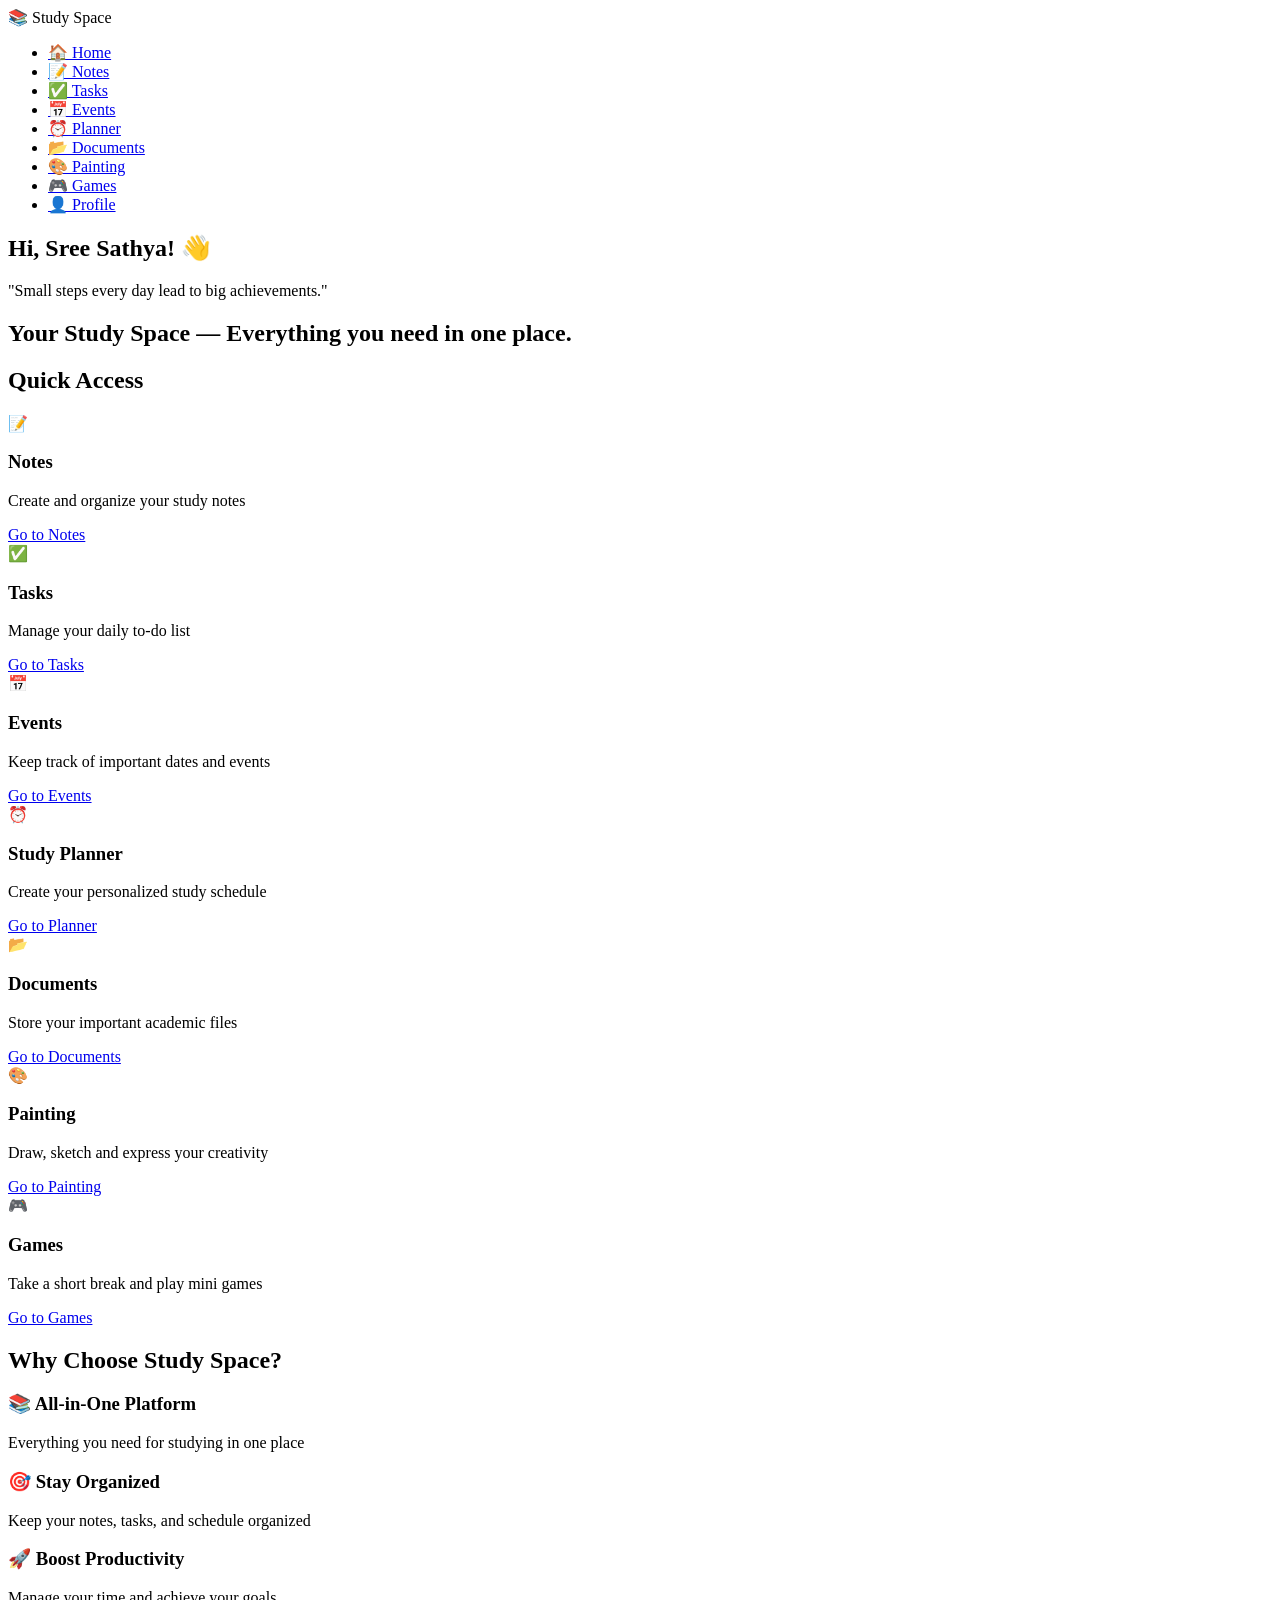
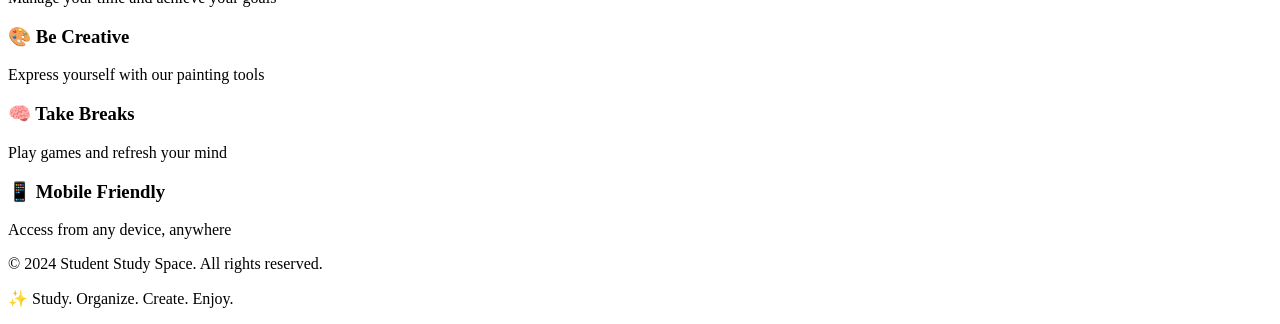
==== index.html @ 94bddccb "Create main homepage with navigation and welcome section" ====
<!DOCTYPE html>
<html lang="en">
<head>
    <meta charset="UTF-8">
    <meta name="viewport" content="width=device-width, initial-scale=1.0">
    <title>Student Study Space - Your All-in-One Study Platform</title>
    <link rel="stylesheet" href="styles.css">
</head>
<body>
    <!-- Navigation Bar -->
    <nav class="navbar">
        <div class="nav-container">
            <div class="logo">📚 Study Space</div>
            <ul class="nav-menu">
                <li><a href="index.html" class="active">🏠 Home</a></li>
                <li><a href="pages/notes.html">📝 Notes</a></li>
                <li><a href="pages/tasks.html">✅ Tasks</a></li>
                <li><a href="pages/events.html">📅 Events</a></li>
                <li><a href="pages/planner.html">⏰ Planner</a></li>
                <li><a href="pages/documents.html">📂 Documents</a></li>
                <li><a href="pages/painting.html">🎨 Painting</a></li>
                <li><a href="pages/games.html">🎮 Games</a></li>
                <li><a href="pages/profile.html">👤 Profile</a></li>
            </ul>
        </div>
    </nav>

    <!-- Hero Section -->
    <section class="hero">
        <div class="hero-content">
            <h1>Hi, <span id="userName">Sree Sathya</span>! 👋</h1>
            <p class="tagline">"Small steps every day lead to big achievements."</p>
            <h2>Your Study Space — Everything you need in one place.</h2>
        </div>
    </section>

    <!-- Quick Access Cards -->
    <section class="quick-access">
        <div class="container">
            <h2>Quick Access</h2>
            <div class="cards-grid">
                <div class="card">
                    <div class="card-icon">📝</div>
                    <h3>Notes</h3>
                    <p>Create and organize your study notes</p>
                    <a href="pages/notes.html" class="card-btn">Go to Notes</a>
                </div>
                <div class="card">
                    <div class="card-icon">✅</div>
                    <h3>Tasks</h3>
                    <p>Manage your daily to-do list</p>
                    <a href="pages/tasks.html" class="card-btn">Go to Tasks</a>
                </div>
                <div class="card">
                    <div class="card-icon">📅</div>
                    <h3>Events</h3>
                    <p>Keep track of important dates and events</p>
                    <a href="pages/events.html" class="card-btn">Go to Events</a>
                </div>
                <div class="card">
                    <div class="card-icon">⏰</div>
                    <h3>Study Planner</h3>
                    <p>Create your personalized study schedule</p>
                    <a href="pages/planner.html" class="card-btn">Go to Planner</a>
                </div>
                <div class="card">
                    <div class="card-icon">📂</div>
                    <h3>Documents</h3>
                    <p>Store your important academic files</p>
                    <a href="pages/documents.html" class="card-btn">Go to Documents</a>
                </div>
                <div class="card">
                    <div class="card-icon">🎨</div>
                    <h3>Painting</h3>
                    <p>Draw, sketch and express your creativity</p>
                    <a href="pages/painting.html" class="card-btn">Go to Painting</a>
                </div>
                <div class="card">
                    <div class="card-icon">🎮</div>
                    <h3>Games</h3>
                    <p>Take a short break and play mini games</p>
                    <a href="pages/games.html" class="card-btn">Go to Games</a>
                </div>
            </div>
        </div>
    </section>

    <!-- Features Section -->
    <section class="features">
        <div class="container">
            <h2>Why Choose Study Space?</h2>
            <div class="features-grid">
                <div class="feature">
                    <h3>📚 All-in-One Platform</h3>
                    <p>Everything you need for studying in one place</p>
                </div>
                <div class="feature">
                    <h3>🎯 Stay Organized</h3>
                    <p>Keep your notes, tasks, and schedule organized</p>
                </div>
                <div class="feature">
                    <h3>🚀 Boost Productivity</h3>
                    <p>Manage your time and achieve your goals</p>
                </div>
                <div class="feature">
                    <h3>🎨 Be Creative</h3>
                    <p>Express yourself with our painting tools</p>
                </div>
                <div class="feature">
                    <h3>🧠 Take Breaks</h3>
                    <p>Play games and refresh your mind</p>
                </div>
                <div class="feature">
                    <h3>📱 Mobile Friendly</h3>
                    <p>Access from any device, anywhere</p>
                </div>
            </div>
        </div>
    </section>

    <!-- Footer -->
    <footer class="footer">
        <div class="container">
            <p>&copy; 2024 Student Study Space. All rights reserved.</p>
            <p>✨ Study. Organize. Create. Enjoy.</p>
        </div>
    </footer>

    <script src="script.js"></script>
</body>
</html>
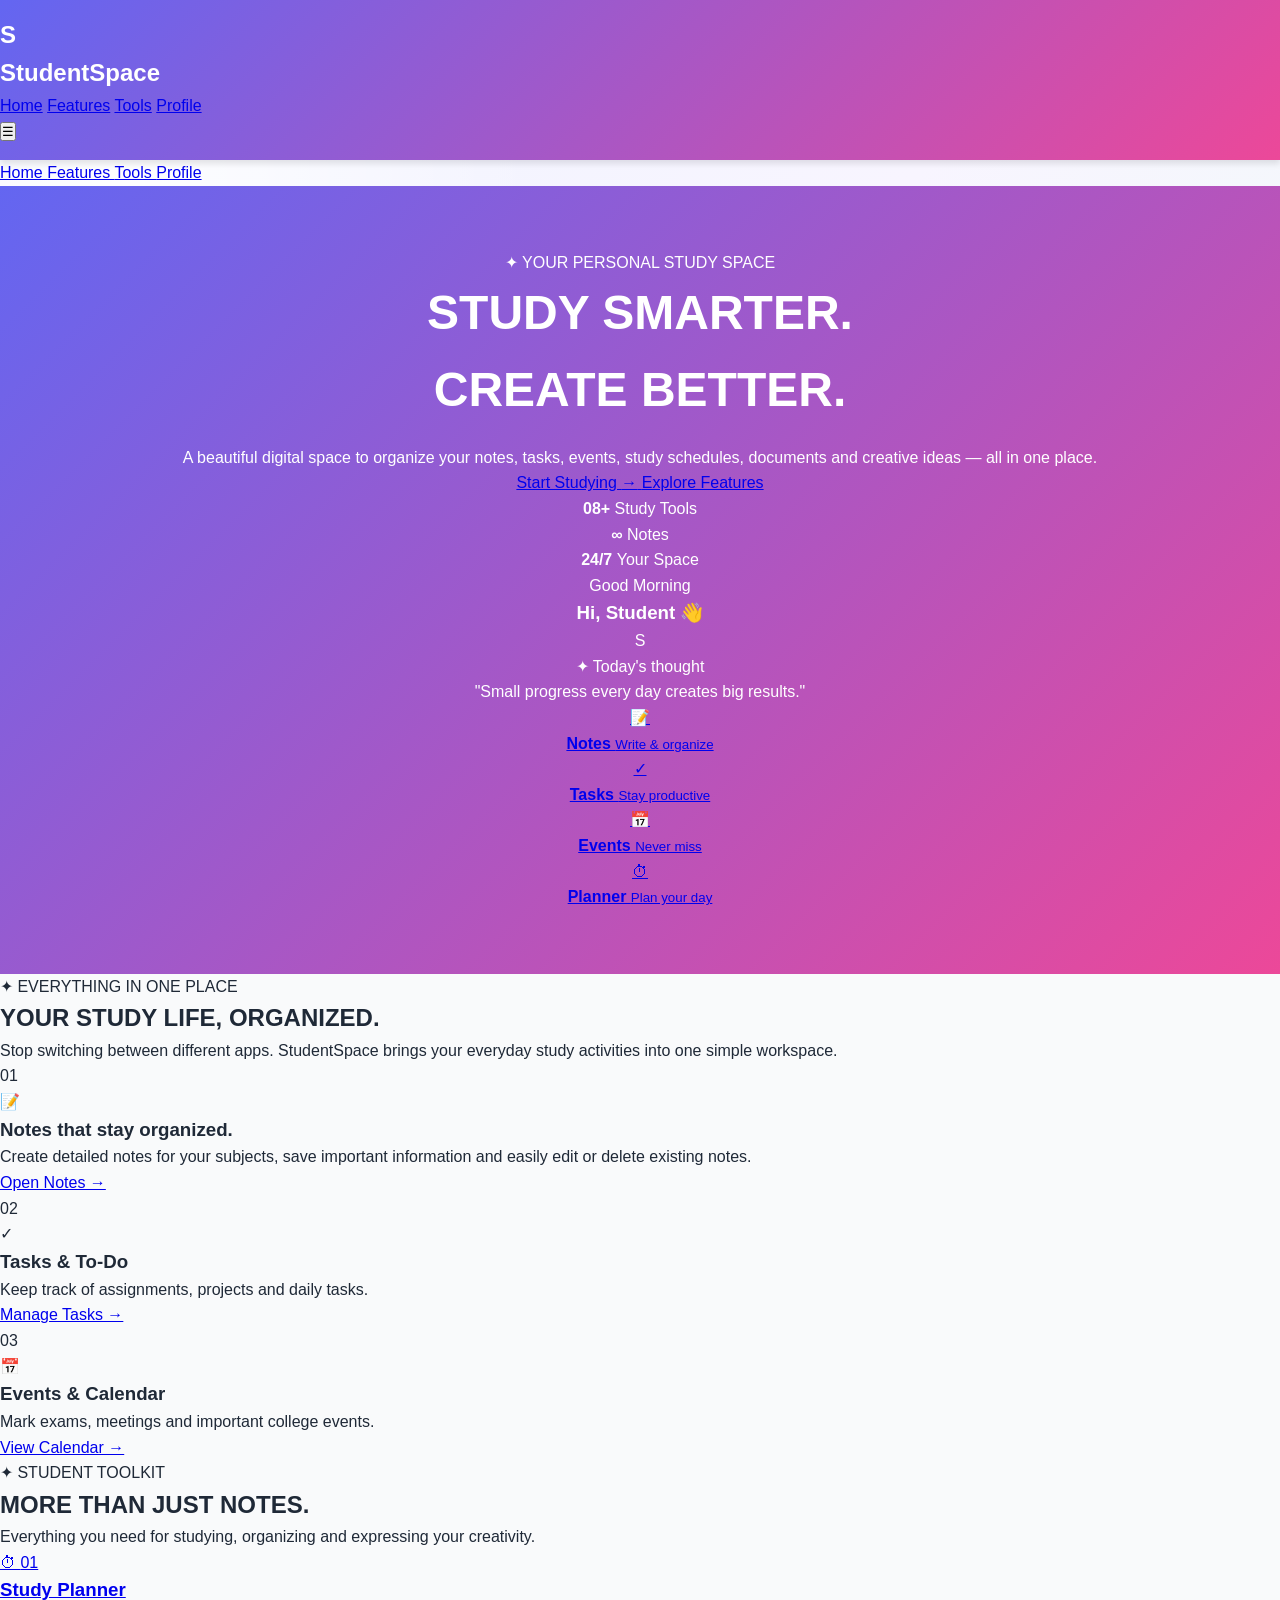
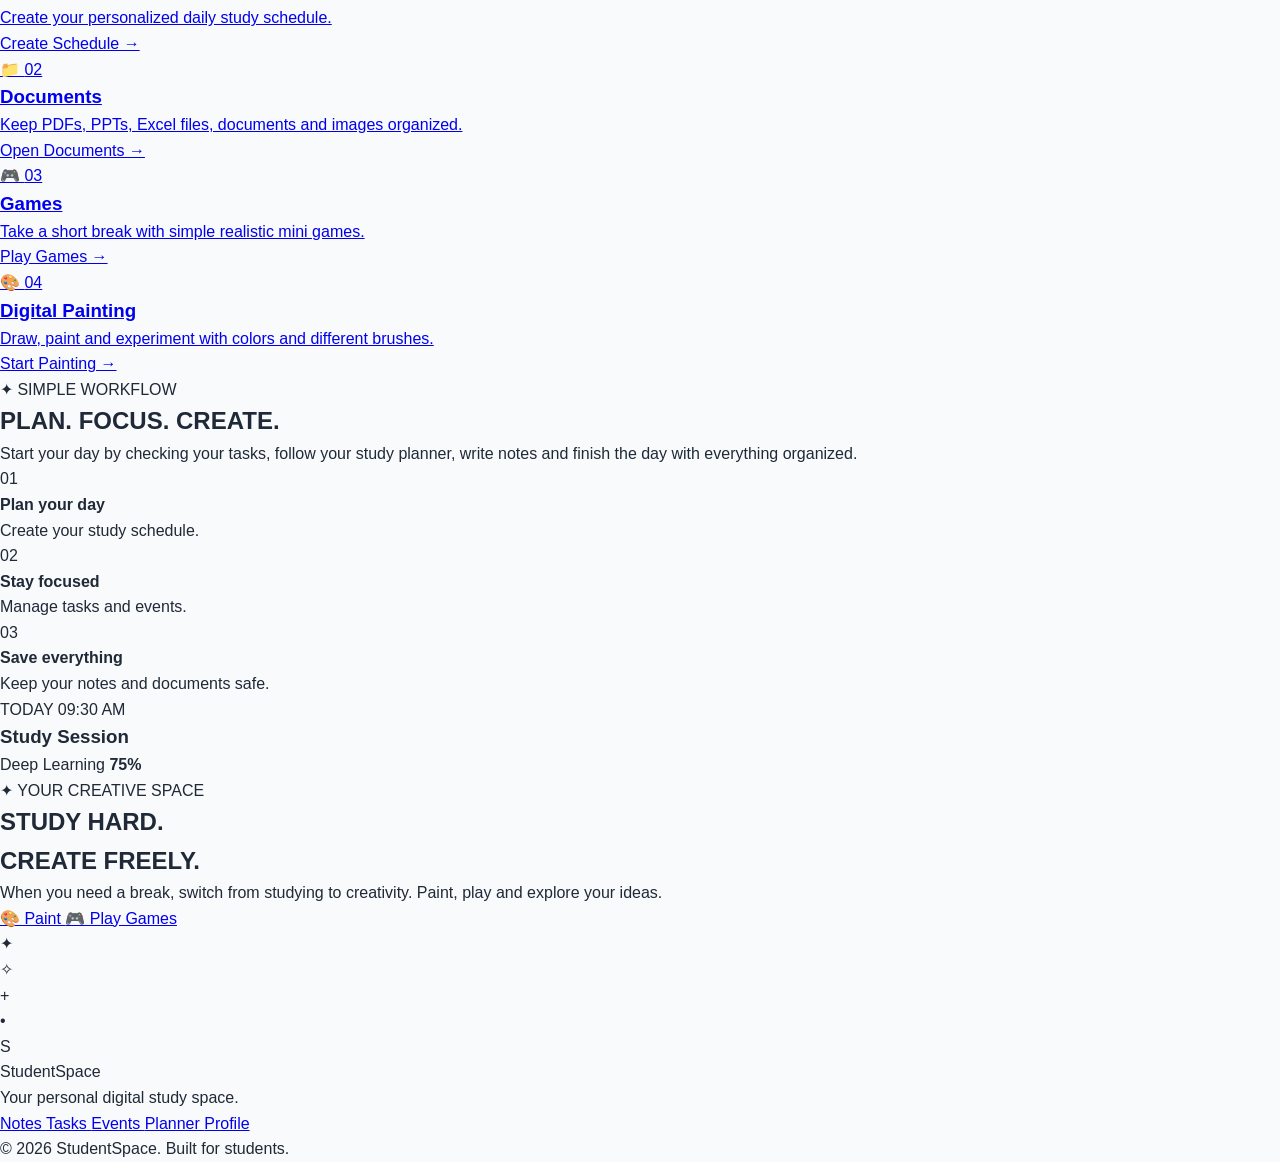
==== commit abf332b0: "Refactor index.html for improved structure Updated the HTML structure and removed unnecessary commen" ====
--- a/index.html
+++ b/index.html
@@ -1,131 +1,978 @@
 <!DOCTYPE html>
 <html lang="en">
+
 <head>
+
     <meta charset="UTF-8">
-    <meta name="viewport" content="width=device-width, initial-scale=1.0">
-    <title>Student Study Space - Your All-in-One Study Platform</title>
-    <link rel="stylesheet" href="styles.css">
+
+    <meta
+        name="viewport"
+        content="width=device-width, initial-scale=1.0">
+
+    <title>Student Study Space</title>
+
+    <link
+        rel="stylesheet"
+        href="styles.css">
+
 </head>
+
+
 <body>
-    <!-- Navigation Bar -->
-    <nav class="navbar">
-        <div class="nav-container">
-            <div class="logo">📚 Study Space</div>
-            <ul class="nav-menu">
-                <li><a href="index.html" class="active">🏠 Home</a></li>
-                <li><a href="pages/notes.html">📝 Notes</a></li>
-                <li><a href="pages/tasks.html">✅ Tasks</a></li>
-                <li><a href="pages/events.html">📅 Events</a></li>
-                <li><a href="pages/planner.html">⏰ Planner</a></li>
-                <li><a href="pages/documents.html">📂 Documents</a></li>
-                <li><a href="pages/painting.html">🎨 Painting</a></li>
-                <li><a href="pages/games.html">🎮 Games</a></li>
-                <li><a href="pages/profile.html">👤 Profile</a></li>
-            </ul>
-        </div>
+
+
+<!-- ================= NAVBAR ================= -->
+
+<header class="navbar">
+
+    <div class="logo">
+
+        <div class="logo-icon">
+            S
+        </div>
+
+        <span>
+            Student<span>Space</span>
+        </span>
+
+    </div>
+
+
+    <nav>
+
+        <a href="#home">Home</a>
+
+        <a href="#features">Features</a>
+
+        <a href="#tools">Tools</a>
+
+        <a href="pages/profile.html">
+            Profile
+        </a>
+
     </nav>
 
-    <!-- Hero Section -->
-    <section class="hero">
-        <div class="hero-content">
-            <h1>Hi, <span id="userName">Sree Sathya</span>! 👋</h1>
-            <p class="tagline">"Small steps every day lead to big achievements."</p>
-            <h2>Your Study Space — Everything you need in one place.</h2>
-        </div>
-    </section>
-
-    <!-- Quick Access Cards -->
-    <section class="quick-access">
-        <div class="container">
-            <h2>Quick Access</h2>
-            <div class="cards-grid">
-                <div class="card">
-                    <div class="card-icon">📝</div>
-                    <h3>Notes</h3>
-                    <p>Create and organize your study notes</p>
-                    <a href="pages/notes.html" class="card-btn">Go to Notes</a>
+
+    <button
+        class="menu-btn"
+        onclick="toggleMenu()">
+
+        ☰
+
+    </button>
+
+</header>
+
+
+
+<!-- ================= MOBILE MENU ================= -->
+
+<div
+    id="mobileMenu"
+    class="mobile-menu">
+
+    <a href="#home">
+        Home
+    </a>
+
+    <a href="#features">
+        Features
+    </a>
+
+    <a href="#tools">
+        Tools
+    </a>
+
+    <a href="pages/profile.html">
+        Profile
+    </a>
+
+</div>
+
+
+
+<!-- ================= HERO ================= -->
+
+<section
+    id="home"
+    class="hero">
+
+
+    <div class="hero-content">
+
+
+        <div class="small-label">
+
+            ✦ YOUR PERSONAL STUDY SPACE
+
+        </div>
+
+
+        <h1>
+
+            STUDY SMARTER.
+            <br>
+
+            <span>
+                CREATE BETTER.
+            </span>
+
+        </h1>
+
+
+        <p>
+
+            A beautiful digital space to organize
+            your notes, tasks, events, study schedules,
+            documents and creative ideas — all in one place.
+
+        </p>
+
+
+        <div class="hero-buttons">
+
+            <a
+                href="pages/notes.html"
+                class="primary-btn">
+
+                Start Studying
+                <span>→</span>
+
+            </a>
+
+
+            <a
+                href="#features"
+                class="secondary-btn">
+
+                Explore Features
+
+            </a>
+
+        </div>
+
+
+        <div class="hero-stats">
+
+            <div>
+
+                <strong>
+                    08+
+                </strong>
+
+                <span>
+                    Study Tools
+                </span>
+
+            </div>
+
+
+            <div>
+
+                <strong>
+                    ∞
+                </strong>
+
+                <span>
+                    Notes
+                </span>
+
+            </div>
+
+
+            <div>
+
+                <strong>
+                    24/7
+                </strong>
+
+                <span>
+                    Your Space
+                </span>
+
+            </div>
+
+        </div>
+
+    </div>
+
+
+
+    <!-- HERO VISUAL -->
+
+    <div class="hero-visual">
+
+
+        <div class="glow-circle"></div>
+
+
+        <div class="dashboard-card">
+
+
+            <div class="dashboard-top">
+
+                <div>
+
+                    <span>
+                        Good Morning
+                    </span>
+
+                    <h3>
+                        Hi, Student 👋
+                    </h3>
+
                 </div>
-                <div class="card">
-                    <div class="card-icon">✅</div>
-                    <h3>Tasks</h3>
-                    <p>Manage your daily to-do list</p>
-                    <a href="pages/tasks.html" class="card-btn">Go to Tasks</a>
+
+
+                <div class="avatar">
+                    S
                 </div>
-                <div class="card">
-                    <div class="card-icon">📅</div>
-                    <h3>Events</h3>
-                    <p>Keep track of important dates and events</p>
-                    <a href="pages/events.html" class="card-btn">Go to Events</a>
+
+            </div>
+
+
+            <div class="quote">
+
+                <span>
+                    ✦ Today's thought
+                </span>
+
+                <p>
+                    "Small progress every day
+                    creates big results."
+                </p>
+
+            </div>
+
+
+            <div class="mini-grid">
+
+
+                <a
+                    href="pages/notes.html"
+                    class="mini-card">
+
+                    <div class="mini-icon">
+                        📝
+                    </div>
+
+                    <strong>
+                        Notes
+                    </strong>
+
+                    <small>
+                        Write & organize
+                    </small>
+
+                </a>
+
+
+                <a
+                    href="pages/tasks.html"
+                    class="mini-card">
+
+                    <div class="mini-icon">
+                        ✓
+                    </div>
+
+                    <strong>
+                        Tasks
+                    </strong>
+
+                    <small>
+                        Stay productive
+                    </small>
+
+                </a>
+
+
+                <a
+                    href="pages/events.html"
+                    class="mini-card">
+
+                    <div class="mini-icon">
+                        📅
+                    </div>
+
+                    <strong>
+                        Events
+                    </strong>
+
+                    <small>
+                        Never miss
+                    </small>
+
+                </a>
+
+
+                <a
+                    href="pages/planner.html"
+                    class="mini-card">
+
+                    <div class="mini-icon">
+                        ⏱
+                    </div>
+
+                    <strong>
+                        Planner
+                    </strong>
+
+                    <small>
+                        Plan your day
+                    </small>
+
+                </a>
+
+            </div>
+
+
+        </div>
+
+    </div>
+
+</section>
+
+
+
+<!-- ================= FEATURE INTRO ================= -->
+
+<section
+    id="features"
+    class="section">
+
+
+    <div class="section-heading">
+
+        <div class="small-label">
+            ✦ EVERYTHING IN ONE PLACE
+        </div>
+
+
+        <h2>
+            YOUR STUDY LIFE,
+            <span>ORGANIZED.</span>
+        </h2>
+
+
+        <p>
+
+            Stop switching between different apps.
+            StudentSpace brings your everyday study
+            activities into one simple workspace.
+
+        </p>
+
+    </div>
+
+
+
+    <div class="feature-layout">
+
+
+        <!-- LARGE CARD -->
+
+        <div class="feature-large">
+
+            <div class="feature-number">
+                01
+            </div>
+
+
+            <div class="feature-icon">
+                📝
+            </div>
+
+
+            <h3>
+                Notes that stay organized.
+            </h3>
+
+
+            <p>
+
+                Create detailed notes for your subjects,
+                save important information and easily
+                edit or delete existing notes.
+
+            </p>
+
+
+            <a href="pages/notes.html">
+                Open Notes →
+            </a>
+
+
+            <div class="floating-lines"></div>
+
+        </div>
+
+
+
+        <!-- SIDE CARDS -->
+
+        <div class="feature-small">
+
+            <div class="feature-number">
+                02
+            </div>
+
+
+            <div class="feature-icon">
+                ✓
+            </div>
+
+
+            <h3>
+                Tasks & To-Do
+            </h3>
+
+
+            <p>
+                Keep track of assignments,
+                projects and daily tasks.
+            </p>
+
+
+            <a href="pages/tasks.html">
+                Manage Tasks →
+            </a>
+
+        </div>
+
+
+        <div class="feature-small">
+
+            <div class="feature-number">
+                03
+            </div>
+
+
+            <div class="feature-icon">
+                📅
+            </div>
+
+
+            <h3>
+                Events & Calendar
+            </h3>
+
+
+            <p>
+                Mark exams, meetings and
+                important college events.
+            </p>
+
+
+            <a href="pages/events.html">
+                View Calendar →
+            </a>
+
+        </div>
+
+    </div>
+
+</section>
+
+
+
+<!-- ================= TOOLS ================= -->
+
+<section
+    id="tools"
+    class="tools-section">
+
+
+    <div class="section-heading">
+
+        <div class="small-label">
+            ✦ STUDENT TOOLKIT
+        </div>
+
+
+        <h2>
+
+            MORE THAN
+            <span>JUST NOTES.</span>
+
+        </h2>
+
+
+        <p>
+
+            Everything you need for studying,
+            organizing and expressing your creativity.
+
+        </p>
+
+    </div>
+
+
+
+    <div class="tools-grid">
+
+
+        <!-- PLANNER -->
+
+        <a
+            href="pages/planner.html"
+            class="tool-card">
+
+            <div class="tool-top">
+
+                <span class="tool-icon">
+                    ⏱
+                </span>
+
+                <span class="tool-number">
+                    01
+                </span>
+
+            </div>
+
+
+            <h3>
+                Study Planner
+            </h3>
+
+
+            <p>
+                Create your personalized
+                daily study schedule.
+            </p>
+
+
+            <span class="tool-link">
+                Create Schedule →
+            </span>
+
+        </a>
+
+
+
+        <!-- DOCUMENTS -->
+
+        <a
+            href="pages/documents.html"
+            class="tool-card">
+
+            <div class="tool-top">
+
+                <span class="tool-icon">
+                    📁
+                </span>
+
+                <span class="tool-number">
+                    02
+                </span>
+
+            </div>
+
+
+            <h3>
+                Documents
+            </h3>
+
+
+            <p>
+                Keep PDFs, PPTs, Excel files,
+                documents and images organized.
+            </p>
+
+
+            <span class="tool-link">
+                Open Documents →
+            </span>
+
+        </a>
+
+
+
+        <!-- GAMES -->
+
+        <a
+            href="pages/games.html"
+            class="tool-card">
+
+            <div class="tool-top">
+
+                <span class="tool-icon">
+                    🎮
+                </span>
+
+                <span class="tool-number">
+                    03
+                </span>
+
+            </div>
+
+
+            <h3>
+                Games
+            </h3>
+
+
+            <p>
+                Take a short break with simple
+                realistic mini games.
+            </p>
+
+
+            <span class="tool-link">
+                Play Games →
+            </span>
+
+        </a>
+
+
+
+        <!-- PAINTING -->
+
+        <a
+            href="pages/painting.html"
+            class="tool-card">
+
+            <div class="tool-top">
+
+                <span class="tool-icon">
+                    🎨
+                </span>
+
+                <span class="tool-number">
+                    04
+                </span>
+
+            </div>
+
+
+            <h3>
+                Digital Painting
+            </h3>
+
+
+            <p>
+                Draw, paint and experiment with
+                colors and different brushes.
+            </p>
+
+
+            <span class="tool-link">
+                Start Painting →
+            </span>
+
+        </a>
+
+
+    </div>
+
+</section>
+
+
+
+<!-- ================= WORKFLOW ================= -->
+
+<section class="workflow">
+
+
+    <div class="workflow-content">
+
+
+        <div class="small-label">
+            ✦ SIMPLE WORKFLOW
+        </div>
+
+
+        <h2>
+
+            PLAN.
+            <span>FOCUS.</span>
+            CREATE.
+
+        </h2>
+
+
+        <p>
+
+            Start your day by checking your tasks,
+            follow your study planner, write notes
+            and finish the day with everything organized.
+
+        </p>
+
+
+        <div class="workflow-list">
+
+
+            <div class="workflow-item">
+
+                <span>
+                    01
+                </span>
+
+                <div>
+
+                    <h4>
+                        Plan your day
+                    </h4>
+
+                    <p>
+                        Create your study schedule.
+                    </p>
+
                 </div>
-                <div class="card">
-                    <div class="card-icon">⏰</div>
-                    <h3>Study Planner</h3>
-                    <p>Create your personalized study schedule</p>
-                    <a href="pages/planner.html" class="card-btn">Go to Planner</a>
+
+            </div>
+
+
+            <div class="workflow-item">
+
+                <span>
+                    02
+                </span>
+
+                <div>
+
+                    <h4>
+                        Stay focused
+                    </h4>
+
+                    <p>
+                        Manage tasks and events.
+                    </p>
+
                 </div>
-                <div class="card">
-                    <div class="card-icon">📂</div>
-                    <h3>Documents</h3>
-                    <p>Store your important academic files</p>
-                    <a href="pages/documents.html" class="card-btn">Go to Documents</a>
+
+            </div>
+
+
+            <div class="workflow-item">
+
+                <span>
+                    03
+                </span>
+
+                <div>
+
+                    <h4>
+                        Save everything
+                    </h4>
+
+                    <p>
+                        Keep your notes and documents safe.
+                    </p>
+
                 </div>
-                <div class="card">
-                    <div class="card-icon">🎨</div>
-                    <h3>Painting</h3>
-                    <p>Draw, sketch and express your creativity</p>
-                    <a href="pages/painting.html" class="card-btn">Go to Painting</a>
-                </div>
-                <div class="card">
-                    <div class="card-icon">🎮</div>
-                    <h3>Games</h3>
-                    <p>Take a short break and play mini games</p>
-                    <a href="pages/games.html" class="card-btn">Go to Games</a>
-                </div>
-            </div>
-        </div>
-    </section>
-
-    <!-- Features Section -->
-    <section class="features">
-        <div class="container">
-            <h2>Why Choose Study Space?</h2>
-            <div class="features-grid">
-                <div class="feature">
-                    <h3>📚 All-in-One Platform</h3>
-                    <p>Everything you need for studying in one place</p>
-                </div>
-                <div class="feature">
-                    <h3>🎯 Stay Organized</h3>
-                    <p>Keep your notes, tasks, and schedule organized</p>
-                </div>
-                <div class="feature">
-                    <h3>🚀 Boost Productivity</h3>
-                    <p>Manage your time and achieve your goals</p>
-                </div>
-                <div class="feature">
-                    <h3>🎨 Be Creative</h3>
-                    <p>Express yourself with our painting tools</p>
-                </div>
-                <div class="feature">
-                    <h3>🧠 Take Breaks</h3>
-                    <p>Play games and refresh your mind</p>
-                </div>
-                <div class="feature">
-                    <h3>📱 Mobile Friendly</h3>
-                    <p>Access from any device, anywhere</p>
-                </div>
-            </div>
-        </div>
-    </section>
-
-    <!-- Footer -->
-    <footer class="footer">
-        <div class="container">
-            <p>&copy; 2024 Student Study Space. All rights reserved.</p>
-            <p>✨ Study. Organize. Create. Enjoy.</p>
-        </div>
-    </footer>
-
-    <script src="script.js"></script>
+
+            </div>
+
+        </div>
+
+    </div>
+
+
+
+    <div class="workflow-visual">
+
+
+        <div class="circle-glow"></div>
+
+
+        <div class="focus-card">
+
+            <div class="focus-header">
+
+                <span>
+                    TODAY
+                </span>
+
+                <span>
+                    09:30 AM
+                </span>
+
+            </div>
+
+
+            <h3>
+                Study Session
+            </h3>
+
+
+            <div class="progress">
+
+                <div></div>
+
+            </div>
+
+
+            <div class="focus-bottom">
+
+                <span>
+                    Deep Learning
+                </span>
+
+                <strong>
+                    75%
+                </strong>
+
+            </div>
+
+        </div>
+
+    </div>
+
+</section>
+
+
+
+<!-- ================= CREATIVE SECTION ================= -->
+
+<section class="creative-section">
+
+
+    <div class="creative-card">
+
+
+        <div class="creative-text">
+
+            <div class="small-label">
+                ✦ YOUR CREATIVE SPACE
+            </div>
+
+
+            <h2>
+
+                STUDY HARD.
+                <br>
+
+                <span>CREATE FREELY.</span>
+
+            </h2>
+
+
+            <p>
+
+                When you need a break, switch from
+                studying to creativity. Paint, play
+                and explore your ideas.
+
+            </p>
+
+
+            <div class="creative-buttons">
+
+                <a
+                    href="pages/painting.html"
+                    class="primary-btn">
+
+                    🎨 Paint
+
+                </a>
+
+
+                <a
+                    href="pages/games.html"
+                    class="secondary-btn">
+
+                    🎮 Play Games
+
+                </a>
+
+            </div>
+
+        </div>
+
+
+        <div class="creative-visual">
+
+            <div class="art-circle">
+
+                ✦
+
+            </div>
+
+            <div class="art-small one">
+                ✧
+            </div>
+
+            <div class="art-small two">
+                +
+            </div>
+
+            <div class="art-small three">
+                •
+            </div>
+
+        </div>
+
+    </div>
+
+</section>
+
+
+
+<!-- ================= FOOTER ================= -->
+
+<footer>
+
+
+    <div class="footer-logo">
+
+        <div class="logo-icon">
+            S
+        </div>
+
+        <span>
+            Student<span>Space</span>
+        </span>
+
+    </div>
+
+
+    <p>
+
+        Your personal digital study space.
+
+    </p>
+
+
+    <div class="footer-links">
+
+        <a href="pages/notes.html">
+            Notes
+        </a>
+
+        <a href="pages/tasks.html">
+            Tasks
+        </a>
+
+        <a href="pages/events.html">
+            Events
+        </a>
+
+        <a href="pages/planner.html">
+            Planner
+        </a>
+
+        <a href="pages/profile.html">
+            Profile
+        </a>
+
+    </div>
+
+
+    <div class="copyright">
+
+        © 2026 StudentSpace.
+        Built for students.
+
+    </div>
+
+
+</footer>
+
+
+
+<script src="script.js"></script>
+
 </body>
+
 </html>
--- a/styles.css
+++ b/styles.css
@@ -0,0 +1,432 @@
+* {
+    margin: 0;
+    padding: 0;
+    box-sizing: border-box;
+}
+
+:root {
+    --primary-color: #6366f1;
+    --secondary-color: #ec4899;
+    --success-color: #10b981;
+    --warning-color: #f59e0b;
+    --danger-color: #ef4444;
+    --dark-color: #1f2937;
+    --light-color: #f9fafb;
+    --gray-color: #6b7280;
+    --border-radius: 12px;
+    --box-shadow: 0 4px 6px rgba(0, 0, 0, 0.1);
+    --transition: all 0.3s ease;
+}
+body {
+
+    margin: 0;
+
+    min-height: 100vh;
+
+    font-family: "Poppins", sans-serif;
+
+    background:
+        radial-gradient(
+            circle at 10% 20%,
+            rgba(255,255,255,0.9),
+            transparent 30%
+        ),
+
+        radial-gradient(
+            circle at 90% 80%,
+            rgba(220,235,255,0.8),
+            transparent 35%
+        ),
+
+        linear-gradient(
+            135deg,
+            #eef3ff,
+            #f8f5ff,
+            #eefbf7
+        );
+
+    background-attachment: fixed;
+
+}
+
+body {
+    font-family: 'Segoe UI', Tahoma, Geneva, Verdana, sans-serif;
+    background-color: var(--light-color);
+    color: var(--dark-color);
+    line-height: 1.6;
+}
+
+/* Navigation Bar */
+.navbar {
+    background: linear-gradient(135deg, var(--primary-color), var(--secondary-color));
+    padding: 1rem 0;
+    position: sticky;
+    top: 0;
+    z-index: 1000;
+    box-shadow: var(--box-shadow);
+}
+
+.nav-container {
+    max-width: 1200px;
+    margin: 0 auto;
+    padding: 0 2rem;
+    display: flex;
+    justify-content: space-between;
+    align-items: center;
+}
+
+.logo {
+    font-size: 1.5rem;
+    font-weight: bold;
+    color: white;
+}
+
+.nav-menu {
+    display: flex;
+    list-style: none;
+    gap: 2rem;
+    flex-wrap: wrap;
+}
+
+.nav-menu a {
+    color: white;
+    text-decoration: none;
+    font-weight: 500;
+    transition: var(--transition);
+    padding: 0.5rem 1rem;
+    border-radius: var(--border-radius);
+}
+
+.nav-menu a:hover,
+.nav-menu a.active {
+    background-color: rgba(255, 255, 255, 0.2);
+    transform: translateY(-2px);
+}
+
+/* Container */
+.container {
+    max-width: 1200px;
+    margin: 0 auto;
+    padding: 0 2rem;
+}
+
+/* Hero Section */
+.hero {
+    background: linear-gradient(135deg, var(--primary-color), var(--secondary-color));
+    color: white;
+    padding: 4rem 2rem;
+    text-align: center;
+    animation: fadeIn 0.6s ease-in;
+}
+
+.hero-content h1 {
+    font-size: 3rem;
+    margin-bottom: 1rem;
+}
+
+.hero-content .tagline {
+    font-size: 1.3rem;
+    font-style: italic;
+    margin-bottom: 2rem;
+    opacity: 0.9;
+}
+
+.hero-content h2 {
+    font-size: 1.8rem;
+    font-weight: 400;
+}
+
+/* Quick Access Section */
+.quick-access {
+    padding: 4rem 2rem;
+    background-color: white;
+}
+
+.quick-access h2 {
+    text-align: center;
+    font-size: 2rem;
+    margin-bottom: 3rem;
+    color: var(--dark-color);
+}
+
+.cards-grid {
+    display: grid;
+    grid-template-columns: repeat(auto-fit, minmax(280px, 1fr));
+    gap: 2rem;
+    margin-bottom: 3rem;
+}
+
+.card {
+    background: white;
+    border-radius: var(--border-radius);
+    padding: 2rem;
+    text-align: center;
+    box-shadow: var(--box-shadow);
+    transition: var(--transition);
+    border: 2px solid transparent;
+}
+
+.card:hover {
+    transform: translateY(-8px);
+    box-shadow: 0 12px 24px rgba(0, 0, 0, 0.15);
+    border-color: var(--primary-color);
+}
+
+.card-icon {
+    font-size: 3rem;
+    margin-bottom: 1rem;
+}
+
+.card h3 {
+    color: var(--primary-color);
+    margin-bottom: 0.5rem;
+    font-size: 1.3rem;
+}
+
+.card p {
+    color: var(--gray-color);
+    margin-bottom: 1.5rem;
+}
+
+.card-btn {
+    display: inline-block;
+    background: var(--primary-color);
+    color: white;
+    padding: 0.75rem 1.5rem;
+    border-radius: var(--border-radius);
+    text-decoration: none;
+    transition: var(--transition);
+    font-weight: 500;
+}
+
+.card-btn:hover {
+    background: var(--secondary-color);
+    transform: scale(1.05);
+}
+
+/* Features Section */
+.features {
+    padding: 4rem 2rem;
+    background: linear-gradient(135deg, #f0f4ff, #fff0f8);
+}
+
+.features h2 {
+    text-align: center;
+    font-size: 2rem;
+    margin-bottom: 3rem;
+    color: var(--dark-color);
+}
+
+.features-grid {
+    display: grid;
+    grid-template-columns: repeat(auto-fit, minmax(280px, 1fr));
+    gap: 2rem;
+}
+
+.feature {
+    background: white;
+    padding: 2rem;
+    border-radius: var(--border-radius);
+    text-align: center;
+    box-shadow: var(--box-shadow);
+    transition: var(--transition);
+}
+
+.feature:hover {
+    transform: translateY(-5px);
+    box-shadow: 0 8px 16px rgba(0, 0, 0, 0.1);
+}
+
+.feature h3 {
+    color: var(--primary-color);
+    margin-bottom: 1rem;
+    font-size: 1.2rem;
+}
+
+.feature p {
+    color: var(--gray-color);
+}
+
+/* Footer */
+.footer {
+    background: var(--dark-color);
+    color: white;
+    text-align: center;
+    padding: 2rem;
+    margin-top: 4rem;
+}
+
+.footer p {
+    margin: 0.5rem 0;
+}
+
+/* Animations */
+@keyframes fadeIn {
+    from {
+        opacity: 0;
+        transform: translateY(-20px);
+    }
+    to {
+        opacity: 1;
+        transform: translateY(0);
+    }
+}
+
+/* Form Styles */
+.form-group {
+    margin-bottom: 1.5rem;
+}
+
+.form-group label {
+    display: block;
+    margin-bottom: 0.5rem;
+    font-weight: 500;
+    color: var(--dark-color);
+}
+
+.form-group input,
+.form-group textarea,
+.form-group select {
+    width: 100%;
+    padding: 0.75rem;
+    border: 2px solid #e5e7eb;
+    border-radius: var(--border-radius);
+    font-family: inherit;
+    transition: var(--transition);
+}
+
+.form-group input:focus,
+.form-group textarea:focus,
+.form-group select:focus {
+    outline: none;
+    border-color: var(--primary-color);
+    box-shadow: 0 0 0 3px rgba(99, 102, 241, 0.1);
+}
+
+.btn {
+    display: inline-block;
+    padding: 0.75rem 1.5rem;
+    background: var(--primary-color);
+    color: white;
+    border: none;
+    border-radius: var(--border-radius);
+    font-weight: 500;
+    cursor: pointer;
+    transition: var(--transition);
+    font-size: 1rem;
+}
+
+.btn:hover {
+    background: var(--secondary-color);
+    transform: translateY(-2px);
+}
+
+.btn-secondary {
+    background: var(--gray-color);
+}
+
+.btn-secondary:hover {
+    background: var(--dark-color);
+}
+
+.btn-success {
+    background: var(--success-color);
+}
+
+.btn-success:hover {
+    background: #059669;
+}
+
+.btn-danger {
+    background: var(--danger-color);
+}
+
+.btn-danger:hover {
+    background: #dc2626;
+}
+
+/* List Styles */
+.list-container {
+    background: white;
+    border-radius: var(--border-radius);
+    box-shadow: var(--box-shadow);
+    overflow: hidden;
+}
+
+.list-item {
+    padding: 1.5rem;
+    border-bottom: 1px solid #e5e7eb;
+    display: flex;
+    justify-content: space-between;
+    align-items: center;
+    transition: var(--transition);
+}
+
+.list-item:last-child {
+    border-bottom: none;
+}
+
+.list-item:hover {
+    background-color: #f9fafb;
+}
+
+.list-item-content {
+    flex: 1;
+}
+
+.list-item-actions {
+    display: flex;
+    gap: 0.5rem;
+}
+
+/* Responsive Design */
+@media (max-width: 768px) {
+    .nav-menu {
+        gap: 0.5rem;
+        font-size: 0.9rem;
+    }
+
+    .nav-menu a {
+        padding: 0.4rem 0.8rem;
+    }
+
+    .hero-content h1 {
+        font-size: 2rem;
+    }
+
+    .hero-content h2 {
+        font-size: 1.3rem;
+    }
+
+    .cards-grid,
+    .features-grid {
+        grid-template-columns: 1fr;
+    }
+
+    .quick-access h2,
+    .features h2 {
+        font-size: 1.5rem;
+    }
+}
+
+@media (max-width: 480px) {
+    .nav-container {
+        flex-direction: column;
+        gap: 1rem;
+    }
+
+    .nav-menu {
+        flex-direction: column;
+        gap: 0.5rem;
+    }
+
+    .hero-content h1 {
+        font-size: 1.5rem;
+    }
+
+    .hero {
+        padding: 2rem 1rem;
+    }
+    
+}
+
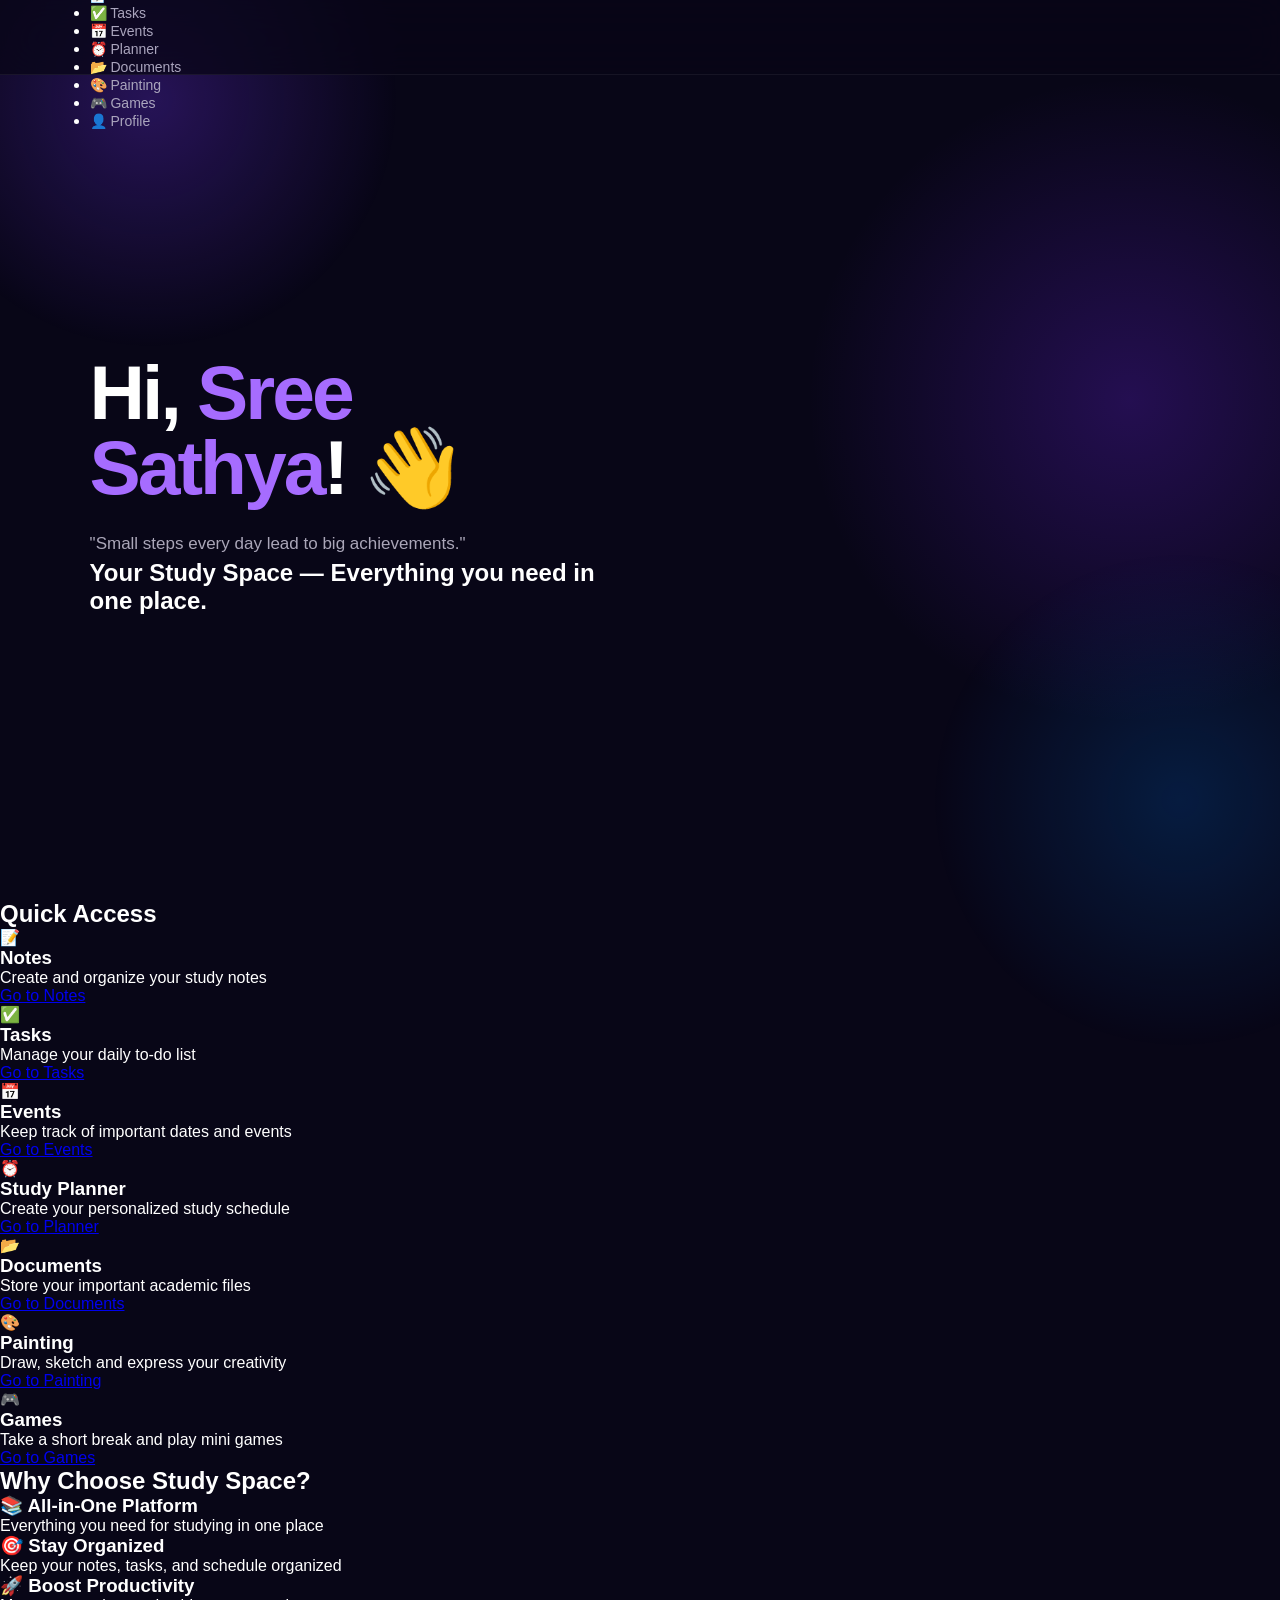
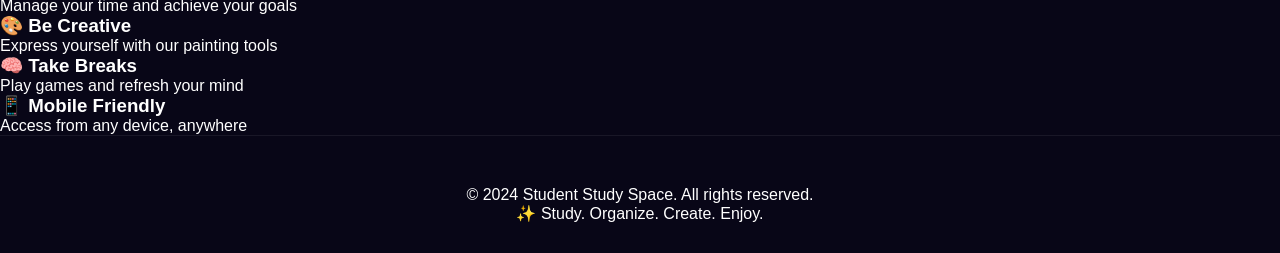
==== commit 52ad1cc9: "Refactor index.html with navigation and hero updates Updated the title and added a navigation bar wi" ====
--- a/index.html
+++ b/index.html
@@ -1,978 +1,131 @@
 <!DOCTYPE html>
 <html lang="en">
-
 <head>
-
     <meta charset="UTF-8">
-
-    <meta
-        name="viewport"
-        content="width=device-width, initial-scale=1.0">
-
-    <title>Student Study Space</title>
-
-    <link
-        rel="stylesheet"
-        href="styles.css">
-
+    <meta name="viewport" content="width=device-width, initial-scale=1.0">
+    <title>Student Study Space - Your All-in-One Study Platform</title>
+    <link rel="stylesheet" href="styles.css">
 </head>
-
-
 <body>
-
-
-<!-- ================= NAVBAR ================= -->
-
-<header class="navbar">
-
-    <div class="logo">
-
-        <div class="logo-icon">
-            S
+    <!-- Navigation Bar -->
+    <nav class="navbar">
+        <div class="nav-container">
+            <div class="logo">📚 Study Space</div>
+            <ul class="nav-menu">
+                <li><a href="index.html" class="active">🏠 Home</a></li>
+                <li><a href="pages/notes.html">📝 Notes</a></li>
+                <li><a href="pages/tasks.html">✅ Tasks</a></li>
+                <li><a href="pages/events.html">📅 Events</a></li>
+                <li><a href="pages/planner.html">⏰ Planner</a></li>
+                <li><a href="pages/documents.html">📂 Documents</a></li>
+                <li><a href="pages/painting.html">🎨 Painting</a></li>
+                <li><a href="pages/games.html">🎮 Games</a></li>
+                <li><a href="pages/profile.html">👤 Profile</a></li>
+            </ul>
         </div>
-
-        <span>
-            Student<span>Space</span>
-        </span>
-
-    </div>
-
-
-    <nav>
-
-        <a href="#home">Home</a>
-
-        <a href="#features">Features</a>
-
-        <a href="#tools">Tools</a>
-
-        <a href="pages/profile.html">
-            Profile
-        </a>
-
     </nav>
 
+    <!-- Hero Section -->
+    <section class="hero">
+        <div class="hero-content">
+            <h1>Hi, <span id="userName">Sree Sathya</span>! 👋</h1>
+            <p class="tagline">"Small steps every day lead to big achievements."</p>
+            <h2>Your Study Space — Everything you need in one place.</h2>
+        </div>
+    </section>
 
-    <button
-        class="menu-btn"
-        onclick="toggleMenu()">
+    <!-- Quick Access Cards -->
+    <section class="quick-access">
+        <div class="container">
+            <h2>Quick Access</h2>
+            <div class="cards-grid">
+                <div class="card">
+                    <div class="card-icon">📝</div>
+                    <h3>Notes</h3>
+                    <p>Create and organize your study notes</p>
+                    <a href="pages/notes.html" class="card-btn">Go to Notes</a>
+                </div>
+                <div class="card">
+                    <div class="card-icon">✅</div>
+                    <h3>Tasks</h3>
+                    <p>Manage your daily to-do list</p>
+                    <a href="pages/tasks.html" class="card-btn">Go to Tasks</a>
+                </div>
+                <div class="card">
+                    <div class="card-icon">📅</div>
+                    <h3>Events</h3>
+                    <p>Keep track of important dates and events</p>
+                    <a href="pages/events.html" class="card-btn">Go to Events</a>
+                </div>
+                <div class="card">
+                    <div class="card-icon">⏰</div>
+                    <h3>Study Planner</h3>
+                    <p>Create your personalized study schedule</p>
+                    <a href="pages/planner.html" class="card-btn">Go to Planner</a>
+                </div>
+                <div class="card">
+                    <div class="card-icon">📂</div>
+                    <h3>Documents</h3>
+                    <p>Store your important academic files</p>
+                    <a href="pages/documents.html" class="card-btn">Go to Documents</a>
+                </div>
+                <div class="card">
+                    <div class="card-icon">🎨</div>
+                    <h3>Painting</h3>
+                    <p>Draw, sketch and express your creativity</p>
+                    <a href="pages/painting.html" class="card-btn">Go to Painting</a>
+                </div>
+                <div class="card">
+                    <div class="card-icon">🎮</div>
+                    <h3>Games</h3>
+                    <p>Take a short break and play mini games</p>
+                    <a href="pages/games.html" class="card-btn">Go to Games</a>
+                </div>
+            </div>
+        </div>
+    </section>
 
-        ☰
+    <!-- Features Section -->
+    <section class="features">
+        <div class="container">
+            <h2>Why Choose Study Space?</h2>
+            <div class="features-grid">
+                <div class="feature">
+                    <h3>📚 All-in-One Platform</h3>
+                    <p>Everything you need for studying in one place</p>
+                </div>
+                <div class="feature">
+                    <h3>🎯 Stay Organized</h3>
+                    <p>Keep your notes, tasks, and schedule organized</p>
+                </div>
+                <div class="feature">
+                    <h3>🚀 Boost Productivity</h3>
+                    <p>Manage your time and achieve your goals</p>
+                </div>
+                <div class="feature">
+                    <h3>🎨 Be Creative</h3>
+                    <p>Express yourself with our painting tools</p>
+                </div>
+                <div class="feature">
+                    <h3>🧠 Take Breaks</h3>
+                    <p>Play games and refresh your mind</p>
+                </div>
+                <div class="feature">
+                    <h3>📱 Mobile Friendly</h3>
+                    <p>Access from any device, anywhere</p>
+                </div>
+            </div>
+        </div>
+    </section>
 
-    </button>
+    <!-- Footer -->
+    <footer class="footer">
+        <div class="container">
+            <p>&copy; 2024 Student Study Space. All rights reserved.</p>
+            <p>✨ Study. Organize. Create. Enjoy.</p>
+        </div>
+    </footer>
 
-</header>
-
-
-
-<!-- ================= MOBILE MENU ================= -->
-
-<div
-    id="mobileMenu"
-    class="mobile-menu">
-
-    <a href="#home">
-        Home
-    </a>
-
-    <a href="#features">
-        Features
-    </a>
-
-    <a href="#tools">
-        Tools
-    </a>
-
-    <a href="pages/profile.html">
-        Profile
-    </a>
-
-</div>
-
-
-
-<!-- ================= HERO ================= -->
-
-<section
-    id="home"
-    class="hero">
-
-
-    <div class="hero-content">
-
-
-        <div class="small-label">
-
-            ✦ YOUR PERSONAL STUDY SPACE
-
-        </div>
-
-
-        <h1>
-
-            STUDY SMARTER.
-            <br>
-
-            <span>
-                CREATE BETTER.
-            </span>
-
-        </h1>
-
-
-        <p>
-
-            A beautiful digital space to organize
-            your notes, tasks, events, study schedules,
-            documents and creative ideas — all in one place.
-
-        </p>
-
-
-        <div class="hero-buttons">
-
-            <a
-                href="pages/notes.html"
-                class="primary-btn">
-
-                Start Studying
-                <span>→</span>
-
-            </a>
-
-
-            <a
-                href="#features"
-                class="secondary-btn">
-
-                Explore Features
-
-            </a>
-
-        </div>
-
-
-        <div class="hero-stats">
-
-            <div>
-
-                <strong>
-                    08+
-                </strong>
-
-                <span>
-                    Study Tools
-                </span>
-
-            </div>
-
-
-            <div>
-
-                <strong>
-                    ∞
-                </strong>
-
-                <span>
-                    Notes
-                </span>
-
-            </div>
-
-
-            <div>
-
-                <strong>
-                    24/7
-                </strong>
-
-                <span>
-                    Your Space
-                </span>
-
-            </div>
-
-        </div>
-
-    </div>
-
-
-
-    <!-- HERO VISUAL -->
-
-    <div class="hero-visual">
-
-
-        <div class="glow-circle"></div>
-
-
-        <div class="dashboard-card">
-
-
-            <div class="dashboard-top">
-
-                <div>
-
-                    <span>
-                        Good Morning
-                    </span>
-
-                    <h3>
-                        Hi, Student 👋
-                    </h3>
-
-                </div>
-
-
-                <div class="avatar">
-                    S
-                </div>
-
-            </div>
-
-
-            <div class="quote">
-
-                <span>
-                    ✦ Today's thought
-                </span>
-
-                <p>
-                    "Small progress every day
-                    creates big results."
-                </p>
-
-            </div>
-
-
-            <div class="mini-grid">
-
-
-                <a
-                    href="pages/notes.html"
-                    class="mini-card">
-
-                    <div class="mini-icon">
-                        📝
-                    </div>
-
-                    <strong>
-                        Notes
-                    </strong>
-
-                    <small>
-                        Write & organize
-                    </small>
-
-                </a>
-
-
-                <a
-                    href="pages/tasks.html"
-                    class="mini-card">
-
-                    <div class="mini-icon">
-                        ✓
-                    </div>
-
-                    <strong>
-                        Tasks
-                    </strong>
-
-                    <small>
-                        Stay productive
-                    </small>
-
-                </a>
-
-
-                <a
-                    href="pages/events.html"
-                    class="mini-card">
-
-                    <div class="mini-icon">
-                        📅
-                    </div>
-
-                    <strong>
-                        Events
-                    </strong>
-
-                    <small>
-                        Never miss
-                    </small>
-
-                </a>
-
-
-                <a
-                    href="pages/planner.html"
-                    class="mini-card">
-
-                    <div class="mini-icon">
-                        ⏱
-                    </div>
-
-                    <strong>
-                        Planner
-                    </strong>
-
-                    <small>
-                        Plan your day
-                    </small>
-
-                </a>
-
-            </div>
-
-
-        </div>
-
-    </div>
-
-</section>
-
-
-
-<!-- ================= FEATURE INTRO ================= -->
-
-<section
-    id="features"
-    class="section">
-
-
-    <div class="section-heading">
-
-        <div class="small-label">
-            ✦ EVERYTHING IN ONE PLACE
-        </div>
-
-
-        <h2>
-            YOUR STUDY LIFE,
-            <span>ORGANIZED.</span>
-        </h2>
-
-
-        <p>
-
-            Stop switching between different apps.
-            StudentSpace brings your everyday study
-            activities into one simple workspace.
-
-        </p>
-
-    </div>
-
-
-
-    <div class="feature-layout">
-
-
-        <!-- LARGE CARD -->
-
-        <div class="feature-large">
-
-            <div class="feature-number">
-                01
-            </div>
-
-
-            <div class="feature-icon">
-                📝
-            </div>
-
-
-            <h3>
-                Notes that stay organized.
-            </h3>
-
-
-            <p>
-
-                Create detailed notes for your subjects,
-                save important information and easily
-                edit or delete existing notes.
-
-            </p>
-
-
-            <a href="pages/notes.html">
-                Open Notes →
-            </a>
-
-
-            <div class="floating-lines"></div>
-
-        </div>
-
-
-
-        <!-- SIDE CARDS -->
-
-        <div class="feature-small">
-
-            <div class="feature-number">
-                02
-            </div>
-
-
-            <div class="feature-icon">
-                ✓
-            </div>
-
-
-            <h3>
-                Tasks & To-Do
-            </h3>
-
-
-            <p>
-                Keep track of assignments,
-                projects and daily tasks.
-            </p>
-
-
-            <a href="pages/tasks.html">
-                Manage Tasks →
-            </a>
-
-        </div>
-
-
-        <div class="feature-small">
-
-            <div class="feature-number">
-                03
-            </div>
-
-
-            <div class="feature-icon">
-                📅
-            </div>
-
-
-            <h3>
-                Events & Calendar
-            </h3>
-
-
-            <p>
-                Mark exams, meetings and
-                important college events.
-            </p>
-
-
-            <a href="pages/events.html">
-                View Calendar →
-            </a>
-
-        </div>
-
-    </div>
-
-</section>
-
-
-
-<!-- ================= TOOLS ================= -->
-
-<section
-    id="tools"
-    class="tools-section">
-
-
-    <div class="section-heading">
-
-        <div class="small-label">
-            ✦ STUDENT TOOLKIT
-        </div>
-
-
-        <h2>
-
-            MORE THAN
-            <span>JUST NOTES.</span>
-
-        </h2>
-
-
-        <p>
-
-            Everything you need for studying,
-            organizing and expressing your creativity.
-
-        </p>
-
-    </div>
-
-
-
-    <div class="tools-grid">
-
-
-        <!-- PLANNER -->
-
-        <a
-            href="pages/planner.html"
-            class="tool-card">
-
-            <div class="tool-top">
-
-                <span class="tool-icon">
-                    ⏱
-                </span>
-
-                <span class="tool-number">
-                    01
-                </span>
-
-            </div>
-
-
-            <h3>
-                Study Planner
-            </h3>
-
-
-            <p>
-                Create your personalized
-                daily study schedule.
-            </p>
-
-
-            <span class="tool-link">
-                Create Schedule →
-            </span>
-
-        </a>
-
-
-
-        <!-- DOCUMENTS -->
-
-        <a
-            href="pages/documents.html"
-            class="tool-card">
-
-            <div class="tool-top">
-
-                <span class="tool-icon">
-                    📁
-                </span>
-
-                <span class="tool-number">
-                    02
-                </span>
-
-            </div>
-
-
-            <h3>
-                Documents
-            </h3>
-
-
-            <p>
-                Keep PDFs, PPTs, Excel files,
-                documents and images organized.
-            </p>
-
-
-            <span class="tool-link">
-                Open Documents →
-            </span>
-
-        </a>
-
-
-
-        <!-- GAMES -->
-
-        <a
-            href="pages/games.html"
-            class="tool-card">
-
-            <div class="tool-top">
-
-                <span class="tool-icon">
-                    🎮
-                </span>
-
-                <span class="tool-number">
-                    03
-                </span>
-
-            </div>
-
-
-            <h3>
-                Games
-            </h3>
-
-
-            <p>
-                Take a short break with simple
-                realistic mini games.
-            </p>
-
-
-            <span class="tool-link">
-                Play Games →
-            </span>
-
-        </a>
-
-
-
-        <!-- PAINTING -->
-
-        <a
-            href="pages/painting.html"
-            class="tool-card">
-
-            <div class="tool-top">
-
-                <span class="tool-icon">
-                    🎨
-                </span>
-
-                <span class="tool-number">
-                    04
-                </span>
-
-            </div>
-
-
-            <h3>
-                Digital Painting
-            </h3>
-
-
-            <p>
-                Draw, paint and experiment with
-                colors and different brushes.
-            </p>
-
-
-            <span class="tool-link">
-                Start Painting →
-            </span>
-
-        </a>
-
-
-    </div>
-
-</section>
-
-
-
-<!-- ================= WORKFLOW ================= -->
-
-<section class="workflow">
-
-
-    <div class="workflow-content">
-
-
-        <div class="small-label">
-            ✦ SIMPLE WORKFLOW
-        </div>
-
-
-        <h2>
-
-            PLAN.
-            <span>FOCUS.</span>
-            CREATE.
-
-        </h2>
-
-
-        <p>
-
-            Start your day by checking your tasks,
-            follow your study planner, write notes
-            and finish the day with everything organized.
-
-        </p>
-
-
-        <div class="workflow-list">
-
-
-            <div class="workflow-item">
-
-                <span>
-                    01
-                </span>
-
-                <div>
-
-                    <h4>
-                        Plan your day
-                    </h4>
-
-                    <p>
-                        Create your study schedule.
-                    </p>
-
-                </div>
-
-            </div>
-
-
-            <div class="workflow-item">
-
-                <span>
-                    02
-                </span>
-
-                <div>
-
-                    <h4>
-                        Stay focused
-                    </h4>
-
-                    <p>
-                        Manage tasks and events.
-                    </p>
-
-                </div>
-
-            </div>
-
-
-            <div class="workflow-item">
-
-                <span>
-                    03
-                </span>
-
-                <div>
-
-                    <h4>
-                        Save everything
-                    </h4>
-
-                    <p>
-                        Keep your notes and documents safe.
-                    </p>
-
-                </div>
-
-            </div>
-
-        </div>
-
-    </div>
-
-
-
-    <div class="workflow-visual">
-
-
-        <div class="circle-glow"></div>
-
-
-        <div class="focus-card">
-
-            <div class="focus-header">
-
-                <span>
-                    TODAY
-                </span>
-
-                <span>
-                    09:30 AM
-                </span>
-
-            </div>
-
-
-            <h3>
-                Study Session
-            </h3>
-
-
-            <div class="progress">
-
-                <div></div>
-
-            </div>
-
-
-            <div class="focus-bottom">
-
-                <span>
-                    Deep Learning
-                </span>
-
-                <strong>
-                    75%
-                </strong>
-
-            </div>
-
-        </div>
-
-    </div>
-
-</section>
-
-
-
-<!-- ================= CREATIVE SECTION ================= -->
-
-<section class="creative-section">
-
-
-    <div class="creative-card">
-
-
-        <div class="creative-text">
-
-            <div class="small-label">
-                ✦ YOUR CREATIVE SPACE
-            </div>
-
-
-            <h2>
-
-                STUDY HARD.
-                <br>
-
-                <span>CREATE FREELY.</span>
-
-            </h2>
-
-
-            <p>
-
-                When you need a break, switch from
-                studying to creativity. Paint, play
-                and explore your ideas.
-
-            </p>
-
-
-            <div class="creative-buttons">
-
-                <a
-                    href="pages/painting.html"
-                    class="primary-btn">
-
-                    🎨 Paint
-
-                </a>
-
-
-                <a
-                    href="pages/games.html"
-                    class="secondary-btn">
-
-                    🎮 Play Games
-
-                </a>
-
-            </div>
-
-        </div>
-
-
-        <div class="creative-visual">
-
-            <div class="art-circle">
-
-                ✦
-
-            </div>
-
-            <div class="art-small one">
-                ✧
-            </div>
-
-            <div class="art-small two">
-                +
-            </div>
-
-            <div class="art-small three">
-                •
-            </div>
-
-        </div>
-
-    </div>
-
-</section>
-
-
-
-<!-- ================= FOOTER ================= -->
-
-<footer>
-
-
-    <div class="footer-logo">
-
-        <div class="logo-icon">
-            S
-        </div>
-
-        <span>
-            Student<span>Space</span>
-        </span>
-
-    </div>
-
-
-    <p>
-
-        Your personal digital study space.
-
-    </p>
-
-
-    <div class="footer-links">
-
-        <a href="pages/notes.html">
-            Notes
-        </a>
-
-        <a href="pages/tasks.html">
-            Tasks
-        </a>
-
-        <a href="pages/events.html">
-            Events
-        </a>
-
-        <a href="pages/planner.html">
-            Planner
-        </a>
-
-        <a href="pages/profile.html">
-            Profile
-        </a>
-
-    </div>
-
-
-    <div class="copyright">
-
-        © 2026 StudentSpace.
-        Built for students.
-
-    </div>
-
-
-</footer>
-
-
-
-<script src="script.js"></script>
-
+    <script src="script.js"></script>
 </body>
-
 </html>
--- a/styles.css
+++ b/styles.css
@@ -1,432 +1,1787 @@
+/* ==========================================
+   RESET
+========================================== */
+
 * {
     margin: 0;
     padding: 0;
     box-sizing: border-box;
 }
 
-:root {
-    --primary-color: #6366f1;
-    --secondary-color: #ec4899;
-    --success-color: #10b981;
-    --warning-color: #f59e0b;
-    --danger-color: #ef4444;
-    --dark-color: #1f2937;
-    --light-color: #f9fafb;
-    --gray-color: #6b7280;
-    --border-radius: 12px;
-    --box-shadow: 0 4px 6px rgba(0, 0, 0, 0.1);
-    --transition: all 0.3s ease;
-}
+
+html {
+    scroll-behavior: smooth;
+}
+
+
 body {
 
-    margin: 0;
-
-    min-height: 100vh;
-
-    font-family: "Poppins", sans-serif;
+    font-family:
+        "Segoe UI",
+        Arial,
+        sans-serif;
+
+    background:
+        #080617;
+
+    color: #ffffff;
+
+    overflow-x: hidden;
+
+}
+
+
+/* ==========================================
+   BACKGROUND GLOW
+========================================== */
+
+body::before {
+
+    content: "";
+
+    position: fixed;
+
+    width: 500px;
+
+    height: 500px;
 
     background:
         radial-gradient(
-            circle at 10% 20%,
-            rgba(255,255,255,0.9),
-            transparent 30%
-        ),
-
+            circle,
+            rgba(119,55,255,0.28),
+            transparent 70%
+        );
+
+    top: -150px;
+
+    left: -100px;
+
+    pointer-events: none;
+
+    z-index: -1;
+
+}
+
+
+body::after {
+
+    content: "";
+
+    position: fixed;
+
+    width: 500px;
+
+    height: 500px;
+
+    background:
         radial-gradient(
-            circle at 90% 80%,
-            rgba(220,235,255,0.8),
-            transparent 35%
-        ),
-
+            circle,
+            rgba(0,130,255,0.18),
+            transparent 70%
+        );
+
+    right: -150px;
+
+    bottom: -150px;
+
+    pointer-events: none;
+
+    z-index: -1;
+
+}
+
+
+/* ==========================================
+   NAVBAR
+========================================== */
+
+.navbar {
+
+    position: fixed;
+
+    top: 0;
+
+    left: 0;
+
+    width: 100%;
+
+    height: 75px;
+
+    display: flex;
+
+    align-items: center;
+
+    justify-content: space-between;
+
+    padding:
+        0 7%;
+
+    background:
+        rgba(8,6,23,0.75);
+
+    backdrop-filter:
+        blur(20px);
+
+    border-bottom:
+        1px solid
+        rgba(255,255,255,0.06);
+
+    z-index: 1000;
+
+}
+
+
+.logo {
+
+    display: flex;
+
+    align-items: center;
+
+    gap: 10px;
+
+    font-size: 20px;
+
+    font-weight: 700;
+
+}
+
+
+.logo span span {
+
+    color: #a879ff;
+
+}
+
+
+.logo-icon {
+
+    width: 35px;
+
+    height: 35px;
+
+    display: flex;
+
+    align-items: center;
+
+    justify-content: center;
+
+    border-radius: 10px;
+
+    background:
         linear-gradient(
             135deg,
-            #eef3ff,
-            #f8f5ff,
-            #eefbf7
+            #7b3cff,
+            #c45cff
         );
 
-    background-attachment: fixed;
-
-}
-
-body {
-    font-family: 'Segoe UI', Tahoma, Geneva, Verdana, sans-serif;
-    background-color: var(--light-color);
-    color: var(--dark-color);
+    box-shadow:
+        0 0 25px
+        rgba(133,67,255,0.5);
+
+}
+
+
+nav {
+
+    display: flex;
+
+    gap: 35px;
+
+}
+
+
+nav a {
+
+    text-decoration: none;
+
+    color:
+        #aaa5bd;
+
+    font-size: 14px;
+
+    transition: 0.3s;
+
+}
+
+
+nav a:hover {
+
+    color: white;
+
+}
+
+
+.menu-btn {
+
+    display: none;
+
+    background: none;
+
+    border: none;
+
+    color: white;
+
+    font-size: 25px;
+
+    cursor: pointer;
+
+}
+
+
+/* ==========================================
+   MOBILE MENU
+========================================== */
+
+.mobile-menu {
+
+    display: none;
+
+    position: fixed;
+
+    top: 75px;
+
+    left: 0;
+
+    width: 100%;
+
+    background:
+        rgba(10,7,28,0.97);
+
+    padding: 20px;
+
+    z-index: 999;
+
+}
+
+
+.mobile-menu a {
+
+    display: block;
+
+    padding: 15px;
+
+    color: white;
+
+    text-decoration: none;
+
+}
+
+
+/* ==========================================
+   HERO
+========================================== */
+
+.hero {
+
+    min-height: 100vh;
+
+    padding:
+        150px 7% 80px;
+
+    display: grid;
+
+    grid-template-columns:
+        1fr 1fr;
+
+    align-items: center;
+
+    gap: 50px;
+
+    position: relative;
+
+    overflow: hidden;
+
+}
+
+
+.hero::before {
+
+    content: "";
+
+    position: absolute;
+
+    width: 700px;
+
+    height: 700px;
+
+    background:
+        radial-gradient(
+            circle,
+            rgba(120,40,255,0.25),
+            transparent 65%
+        );
+
+    right: -200px;
+
+    top: 50px;
+
+    z-index: -1;
+
+}
+
+
+.hero-content {
+
+    max-width: 650px;
+
+}
+
+
+.small-label {
+
+    color: #b991ff;
+
+    font-size: 11px;
+
+    letter-spacing: 3px;
+
+    font-weight: 700;
+
+    margin-bottom: 18px;
+
+}
+
+
+.hero h1 {
+
+    font-size:
+        clamp(45px,6vw,78px);
+
+    line-height: 0.98;
+
+    letter-spacing: -3px;
+
+    margin-bottom: 25px;
+
+}
+
+
+.hero h1 span,
+.section-heading span,
+.workflow h2 span,
+.creative-text h2 span {
+
+    color: #a66cff;
+
+}
+
+
+.hero p {
+
+    color: #aaa6b8;
+
+    font-size: 17px;
+
+    line-height: 1.7;
+
+    max-width: 560px;
+
+}
+
+
+.hero-buttons {
+
+    display: flex;
+
+    gap: 15px;
+
+    margin-top: 35px;
+
+}
+
+
+.primary-btn,
+.secondary-btn {
+
+    text-decoration: none;
+
+    padding:
+        14px 22px;
+
+    border-radius: 10px;
+
+    font-size: 14px;
+
+    font-weight: 600;
+
+    transition: 0.3s;
+
+}
+
+
+.primary-btn {
+
+    color: white;
+
+    background:
+        linear-gradient(
+            135deg,
+            #713cff,
+            #b64cff
+        );
+
+    box-shadow:
+        0 10px 30px
+        rgba(119,60,255,0.35);
+
+}
+
+
+.primary-btn:hover {
+
+    transform:
+        translateY(-3px);
+
+    box-shadow:
+        0 15px 40px
+        rgba(119,60,255,0.5);
+
+}
+
+
+.primary-btn span {
+
+    margin-left: 10px;
+
+}
+
+
+.secondary-btn {
+
+    color: #d4cede;
+
+    border:
+        1px solid
+        rgba(255,255,255,0.13);
+
+    background:
+        rgba(255,255,255,0.03);
+
+}
+
+
+.secondary-btn:hover {
+
+    background:
+        rgba(255,255,255,0.08);
+
+}
+
+
+.hero-stats {
+
+    display: flex;
+
+    gap: 40px;
+
+    margin-top: 55px;
+
+}
+
+
+.hero-stats div {
+
+    display: flex;
+
+    flex-direction: column;
+
+    gap: 5px;
+
+}
+
+
+.hero-stats strong {
+
+    font-size: 24px;
+
+}
+
+
+.hero-stats span {
+
+    color: #777386;
+
+    font-size: 11px;
+
+    text-transform: uppercase;
+
+    letter-spacing: 1px;
+
+}
+
+
+/* ==========================================
+   HERO DASHBOARD
+========================================== */
+
+.hero-visual {
+
+    display: flex;
+
+    justify-content: center;
+
+    align-items: center;
+
+    position: relative;
+
+}
+
+
+.glow-circle {
+
+    position: absolute;
+
+    width: 430px;
+
+    height: 430px;
+
+    border-radius: 50%;
+
+    background:
+        radial-gradient(
+            circle,
+            rgba(143,65,255,0.25),
+            transparent 65%
+        );
+
+    filter:
+        blur(10px);
+
+}
+
+
+.dashboard-card {
+
+    width: 440px;
+
+    padding: 25px;
+
+    border-radius: 22px;
+
+    background:
+        linear-gradient(
+            145deg,
+            rgba(40,25,75,0.88),
+            rgba(14,11,35,0.94)
+        );
+
+    border:
+        1px solid
+        rgba(255,255,255,0.1);
+
+    box-shadow:
+        0 30px 80px
+        rgba(0,0,0,0.5);
+
+    backdrop-filter:
+        blur(20px);
+
+    position: relative;
+
+    z-index: 2;
+
+}
+
+
+.dashboard-top {
+
+    display: flex;
+
+    justify-content:
+        space-between;
+
+    align-items: center;
+
+    margin-bottom: 20px;
+
+}
+
+
+.dashboard-top span {
+
+    color: #81798f;
+
+    font-size: 12px;
+
+}
+
+
+.dashboard-top h3 {
+
+    margin-top: 5px;
+
+    font-size: 20px;
+
+}
+
+
+.avatar {
+
+    width: 45px;
+
+    height: 45px;
+
+    display: flex;
+
+    align-items: center;
+
+    justify-content: center;
+
+    border-radius: 50%;
+
+    background:
+        linear-gradient(
+            135deg,
+            #753cff,
+            #d451ff
+        );
+
+    font-weight: bold;
+
+}
+
+
+.quote {
+
+    padding: 20px;
+
+    border-radius: 15px;
+
+    background:
+        linear-gradient(
+            135deg,
+            rgba(125,55,255,0.22),
+            rgba(60,20,100,0.15)
+        );
+
+    border:
+        1px solid
+        rgba(153,100,255,0.15);
+
+    margin-bottom: 18px;
+
+}
+
+
+.quote span {
+
+    color: #ad82ff;
+
+    font-size: 11px;
+
+    letter-spacing: 1px;
+
+}
+
+
+.quote p {
+
+    margin-top: 10px;
+
+    font-size: 15px;
+
+    line-height: 1.5;
+
+    color: #ddd8e7;
+
+}
+
+
+.mini-grid {
+
+    display: grid;
+
+    grid-template-columns:
+        1fr 1fr;
+
+    gap: 12px;
+
+}
+
+
+.mini-card {
+
+    text-decoration: none;
+
+    color: white;
+
+    padding: 17px;
+
+    border-radius: 14px;
+
+    background:
+        rgba(255,255,255,0.04);
+
+    border:
+        1px solid
+        rgba(255,255,255,0.07);
+
+    transition: 0.3s;
+
+}
+
+
+.mini-card:hover {
+
+    transform:
+        translateY(-4px);
+
+    background:
+        rgba(130,70,255,0.13);
+
+    border-color:
+        rgba(150,100,255,0.25);
+
+}
+
+
+.mini-icon {
+
+    font-size: 22px;
+
+    margin-bottom: 10px;
+
+}
+
+
+.mini-card strong {
+
+    display: block;
+
+    font-size: 14px;
+
+}
+
+
+.mini-card small {
+
+    display: block;
+
+    color: #777184;
+
+    margin-top: 4px;
+
+    font-size: 11px;
+
+}
+
+
+/* ==========================================
+   SECTION
+========================================== */
+
+.section,
+.tools-section {
+
+    padding:
+        120px 7%;
+
+}
+
+
+.section-heading {
+
+    max-width: 700px;
+
+    margin-bottom: 55px;
+
+}
+
+
+.section-heading h2 {
+
+    font-size:
+        clamp(35px,5vw,60px);
+
+    line-height: 1;
+
+    letter-spacing: -2px;
+
+    margin-bottom: 20px;
+
+}
+
+
+.section-heading p {
+
+    color: #858090;
+
+    line-height: 1.7;
+
+    font-size: 16px;
+
+}
+
+
+/* ==========================================
+   FEATURES
+========================================== */
+
+.feature-layout {
+
+    display: grid;
+
+    grid-template-columns:
+        1.5fr 1fr;
+
+    gap: 20px;
+
+}
+
+
+.feature-large,
+.feature-small {
+
+    position: relative;
+
+    padding: 35px;
+
+    border-radius: 20px;
+
+    background:
+        linear-gradient(
+            145deg,
+            rgba(40,25,75,0.8),
+            rgba(15,12,35,0.85)
+        );
+
+    border:
+        1px solid
+        rgba(255,255,255,0.07);
+
+    overflow: hidden;
+
+}
+
+
+.feature-large {
+
+    grid-row:
+        span 2;
+
+    min-height: 420px;
+
+}
+
+
+.feature-small {
+
+    min-height: 200px;
+
+}
+
+
+.feature-number {
+
+    position: absolute;
+
+    top: 25px;
+
+    right: 25px;
+
+    color: #655c70;
+
+    font-size: 12px;
+
+}
+
+
+.feature-icon {
+
+    font-size: 35px;
+
+    margin-bottom: 35px;
+
+}
+
+
+.feature-large h3,
+.feature-small h3 {
+
+    font-size: 25px;
+
+    margin-bottom: 15px;
+
+}
+
+
+.feature-large p,
+.feature-small p {
+
+    color: #87818f;
+
+    line-height: 1.7;
+
+    max-width: 500px;
+
+}
+
+
+.feature-large a,
+.feature-small a {
+
+    display: inline-block;
+
+    margin-top: 25px;
+
+    color: #a879ff;
+
+    text-decoration: none;
+
+    font-size: 13px;
+
+}
+
+
+.floating-lines {
+
+    position: absolute;
+
+    width: 300px;
+
+    height: 300px;
+
+    right: -100px;
+
+    bottom: -100px;
+
+    border-radius: 50%;
+
+    border:
+        1px solid
+        rgba(150,90,255,0.15);
+
+    box-shadow:
+        0 0 0 50px rgba(130,70,255,0.03),
+        0 0 0 100px rgba(130,70,255,0.02);
+
+}
+
+
+/* ==========================================
+   TOOLS
+========================================== */
+
+.tools-section {
+
+    background:
+        linear-gradient(
+            180deg,
+            #080617,
+            #0d0920,
+            #080617
+        );
+
+}
+
+
+.tools-grid {
+
+    display: grid;
+
+    grid-template-columns:
+        repeat(4,1fr);
+
+    gap: 15px;
+
+}
+
+
+.tool-card {
+
+    text-decoration: none;
+
+    color: white;
+
+    padding: 28px;
+
+    min-height: 280px;
+
+    border-radius: 18px;
+
+    background:
+        rgba(255,255,255,0.025);
+
+    border:
+        1px solid
+        rgba(255,255,255,0.07);
+
+    transition: 0.35s;
+
+}
+
+
+.tool-card:hover {
+
+    transform:
+        translateY(-8px);
+
+    background:
+        rgba(130,70,255,0.09);
+
+    border-color:
+        rgba(150,90,255,0.3);
+
+    box-shadow:
+        0 20px 50px
+        rgba(80,40,180,0.18);
+
+}
+
+
+.tool-top {
+
+    display: flex;
+
+    justify-content:
+        space-between;
+
+    margin-bottom: 50px;
+
+}
+
+
+.tool-icon {
+
+    font-size: 28px;
+
+}
+
+
+.tool-number {
+
+    color: #5e5669;
+
+    font-size: 12px;
+
+}
+
+
+.tool-card h3 {
+
+    font-size: 20px;
+
+    margin-bottom: 12px;
+
+}
+
+
+.tool-card p {
+
+    color: #7e7888;
+
     line-height: 1.6;
-}
-
-/* Navigation Bar */
-.navbar {
-    background: linear-gradient(135deg, var(--primary-color), var(--secondary-color));
-    padding: 1rem 0;
-    position: sticky;
-    top: 0;
-    z-index: 1000;
-    box-shadow: var(--box-shadow);
-}
-
-.nav-container {
-    max-width: 1200px;
-    margin: 0 auto;
-    padding: 0 2rem;
-    display: flex;
-    justify-content: space-between;
+
+    font-size: 13px;
+
+}
+
+
+.tool-link {
+
+    display: block;
+
+    margin-top: 25px;
+
+    color: #a879ff;
+
+    font-size: 12px;
+
+}
+
+
+/* ==========================================
+   WORKFLOW
+========================================== */
+
+.workflow {
+
+    padding:
+        120px 7%;
+
+    display: grid;
+
+    grid-template-columns:
+        1fr 1fr;
+
+    gap: 80px;
+
     align-items: center;
-}
-
-.logo {
-    font-size: 1.5rem;
-    font-weight: bold;
+
+}
+
+
+.workflow h2 {
+
+    font-size:
+        clamp(40px,5vw,65px);
+
+    line-height: 1;
+
+    letter-spacing: -2px;
+
+    margin-bottom: 20px;
+
+}
+
+
+.workflow-content > p {
+
+    color: #858090;
+
+    line-height: 1.7;
+
+    max-width: 500px;
+
+}
+
+
+.workflow-list {
+
+    margin-top: 35px;
+
+}
+
+
+.workflow-item {
+
+    display: flex;
+
+    gap: 20px;
+
+    padding: 18px 0;
+
+    border-bottom:
+        1px solid
+        rgba(255,255,255,0.07);
+
+}
+
+
+.workflow-item > span {
+
+    color: #a879ff;
+
+    font-size: 12px;
+
+}
+
+
+.workflow-item h4 {
+
+    margin-bottom: 5px;
+
+}
+
+
+.workflow-item p {
+
+    color: #777080;
+
+    font-size: 13px;
+
+}
+
+
+.workflow-visual {
+
+    min-height: 400px;
+
+    display: flex;
+
+    justify-content: center;
+
+    align-items: center;
+
+    position: relative;
+
+}
+
+
+.circle-glow {
+
+    width: 400px;
+
+    height: 400px;
+
+    border-radius: 50%;
+
+    background:
+        radial-gradient(
+            circle,
+            rgba(120,50,255,0.25),
+            transparent 65%
+        );
+
+}
+
+
+.focus-card {
+
+    position: absolute;
+
+    width: 350px;
+
+    padding: 28px;
+
+    background:
+        rgba(25,18,50,0.9);
+
+    border:
+        1px solid
+        rgba(255,255,255,0.1);
+
+    border-radius: 20px;
+
+    box-shadow:
+        0 30px 70px
+        rgba(0,0,0,0.4);
+
+}
+
+
+.focus-header {
+
+    display: flex;
+
+    justify-content:
+        space-between;
+
+    color: #7e7689;
+
+    font-size: 11px;
+
+}
+
+
+.focus-card h3 {
+
+    font-size: 25px;
+
+    margin: 35px 0;
+
+}
+
+
+.progress {
+
+    height: 5px;
+
+    background:
+        rgba(255,255,255,0.08);
+
+    border-radius: 10px;
+
+}
+
+
+.progress div {
+
+    width: 75%;
+
+    height: 100%;
+
+    border-radius: 10px;
+
+    background:
+        linear-gradient(
+            90deg,
+            #703cff,
+            #c151ff
+        );
+
+}
+
+
+.focus-bottom {
+
+    display: flex;
+
+    justify-content:
+        space-between;
+
+    margin-top: 15px;
+
+    color: #858090;
+
+    font-size: 12px;
+
+}
+
+
+.focus-bottom strong {
+
+    color: #b180ff;
+
+}
+
+
+/* ==========================================
+   CREATIVE
+========================================== */
+
+.creative-section {
+
+    padding:
+        100px 7%;
+
+}
+
+
+.creative-card {
+
+    min-height: 420px;
+
+    border-radius: 25px;
+
+    padding: 60px;
+
+    display: grid;
+
+    grid-template-columns:
+        1fr 1fr;
+
+    align-items: center;
+
+    overflow: hidden;
+
+    background:
+        linear-gradient(
+            110deg,
+            #21104a,
+            #100a2a
+        );
+
+    border:
+        1px solid
+        rgba(180,120,255,0.15);
+
+    position: relative;
+
+}
+
+
+.creative-text {
+
+    position: relative;
+
+    z-index: 2;
+
+}
+
+
+.creative-text h2 {
+
+    font-size:
+        clamp(40px,5vw,65px);
+
+    line-height: 1;
+
+    letter-spacing: -2px;
+
+    margin-bottom: 20px;
+
+}
+
+
+.creative-text p {
+
+    color: #90899d;
+
+    max-width: 480px;
+
+    line-height: 1.7;
+
+}
+
+
+.creative-buttons {
+
+    display: flex;
+
+    gap: 12px;
+
+    margin-top: 30px;
+
+}
+
+
+.creative-visual {
+
+    height: 300px;
+
+    display: flex;
+
+    align-items: center;
+
+    justify-content: center;
+
+    position: relative;
+
+}
+
+
+.art-circle {
+
+    width: 250px;
+
+    height: 250px;
+
+    border-radius: 50%;
+
+    display: flex;
+
+    justify-content: center;
+
+    align-items: center;
+
+    font-size: 80px;
+
     color: white;
-}
-
-.nav-menu {
-    display: flex;
-    list-style: none;
-    gap: 2rem;
-    flex-wrap: wrap;
-}
-
-.nav-menu a {
+
+    background:
+        radial-gradient(
+            circle,
+            #9d5cff,
+            #391879 65%,
+            transparent 66%
+        );
+
+    box-shadow:
+        0 0 100px
+        rgba(142,75,255,0.45);
+
+    animation:
+        floating 5s ease-in-out infinite;
+
+}
+
+
+.art-small {
+
+    position: absolute;
+
+    color: #bd91ff;
+
+    font-size: 35px;
+
+}
+
+
+.art-small.one {
+
+    top: 20px;
+
+    right: 80px;
+
+}
+
+
+.art-small.two {
+
+    bottom: 30px;
+
+    left: 70px;
+
+}
+
+
+.art-small.three {
+
+    top: 100px;
+
+    right: 20px;
+
+}
+
+
+@keyframes floating {
+
+    0%,
+    100% {
+
+        transform:
+            translateY(0);
+
+    }
+
+    50% {
+
+        transform:
+            translateY(-15px);
+
+    }
+
+}
+
+
+/* ==========================================
+   FOOTER
+========================================== */
+
+footer {
+
+    padding:
+        50px 7% 30px;
+
+    border-top:
+        1px solid
+        rgba(255,255,255,0.07);
+
+    text-align: center;
+
+}
+
+
+.footer-logo {
+
+    display: flex;
+
+    justify-content: center;
+
+    align-items: center;
+
+    gap: 10px;
+
+    font-weight: 700;
+
+    font-size: 20px;
+
+}
+
+
+.footer-logo span span {
+
+    color: #a879ff;
+
+}
+
+
+footer > p {
+
+    color: #686272;
+
+    margin-top: 12px;
+
+    font-size: 13px;
+
+}
+
+
+.footer-links {
+
+    display: flex;
+
+    justify-content: center;
+
+    gap: 25px;
+
+    margin: 25px 0;
+
+}
+
+
+.footer-links a {
+
+    color: #8b8495;
+
+    text-decoration: none;
+
+    font-size: 12px;
+
+}
+
+
+.footer-links a:hover {
+
     color: white;
-    text-decoration: none;
-    font-weight: 500;
-    transition: var(--transition);
-    padding: 0.5rem 1rem;
-    border-radius: var(--border-radius);
-}
-
-.nav-menu a:hover,
-.nav-menu a.active {
-    background-color: rgba(255, 255, 255, 0.2);
-    transform: translateY(-2px);
-}
-
-/* Container */
-.container {
-    max-width: 1200px;
-    margin: 0 auto;
-    padding: 0 2rem;
-}
-
-/* Hero Section */
-.hero {
-    background: linear-gradient(135deg, var(--primary-color), var(--secondary-color));
-    color: white;
-    padding: 4rem 2rem;
-    text-align: center;
-    animation: fadeIn 0.6s ease-in;
-}
-
-.hero-content h1 {
-    font-size: 3rem;
-    margin-bottom: 1rem;
-}
-
-.hero-content .tagline {
-    font-size: 1.3rem;
-    font-style: italic;
-    margin-bottom: 2rem;
-    opacity: 0.9;
-}
-
-.hero-content h2 {
-    font-size: 1.8rem;
-    font-weight: 400;
-}
-
-/* Quick Access Section */
-.quick-access {
-    padding: 4rem 2rem;
-    background-color: white;
-}
-
-.quick-access h2 {
-    text-align: center;
-    font-size: 2rem;
-    margin-bottom: 3rem;
-    color: var(--dark-color);
-}
-
-.cards-grid {
-    display: grid;
-    grid-template-columns: repeat(auto-fit, minmax(280px, 1fr));
-    gap: 2rem;
-    margin-bottom: 3rem;
-}
-
-.card {
-    background: white;
-    border-radius: var(--border-radius);
-    padding: 2rem;
-    text-align: center;
-    box-shadow: var(--box-shadow);
-    transition: var(--transition);
-    border: 2px solid transparent;
-}
-
-.card:hover {
-    transform: translateY(-8px);
-    box-shadow: 0 12px 24px rgba(0, 0, 0, 0.15);
-    border-color: var(--primary-color);
-}
-
-.card-icon {
-    font-size: 3rem;
-    margin-bottom: 1rem;
-}
-
-.card h3 {
-    color: var(--primary-color);
-    margin-bottom: 0.5rem;
-    font-size: 1.3rem;
-}
-
-.card p {
-    color: var(--gray-color);
-    margin-bottom: 1.5rem;
-}
-
-.card-btn {
-    display: inline-block;
-    background: var(--primary-color);
-    color: white;
-    padding: 0.75rem 1.5rem;
-    border-radius: var(--border-radius);
-    text-decoration: none;
-    transition: var(--transition);
-    font-weight: 500;
-}
-
-.card-btn:hover {
-    background: var(--secondary-color);
-    transform: scale(1.05);
-}
-
-/* Features Section */
-.features {
-    padding: 4rem 2rem;
-    background: linear-gradient(135deg, #f0f4ff, #fff0f8);
-}
-
-.features h2 {
-    text-align: center;
-    font-size: 2rem;
-    margin-bottom: 3rem;
-    color: var(--dark-color);
-}
-
-.features-grid {
-    display: grid;
-    grid-template-columns: repeat(auto-fit, minmax(280px, 1fr));
-    gap: 2rem;
-}
-
-.feature {
-    background: white;
-    padding: 2rem;
-    border-radius: var(--border-radius);
-    text-align: center;
-    box-shadow: var(--box-shadow);
-    transition: var(--transition);
-}
-
-.feature:hover {
-    transform: translateY(-5px);
-    box-shadow: 0 8px 16px rgba(0, 0, 0, 0.1);
-}
-
-.feature h3 {
-    color: var(--primary-color);
-    margin-bottom: 1rem;
-    font-size: 1.2rem;
-}
-
-.feature p {
-    color: var(--gray-color);
-}
-
-/* Footer */
-.footer {
-    background: var(--dark-color);
-    color: white;
-    text-align: center;
-    padding: 2rem;
-    margin-top: 4rem;
-}
-
-.footer p {
-    margin: 0.5rem 0;
-}
-
-/* Animations */
-@keyframes fadeIn {
-    from {
-        opacity: 0;
-        transform: translateY(-20px);
-    }
-    to {
-        opacity: 1;
-        transform: translateY(0);
-    }
-}
-
-/* Form Styles */
-.form-group {
-    margin-bottom: 1.5rem;
-}
-
-.form-group label {
-    display: block;
-    margin-bottom: 0.5rem;
-    font-weight: 500;
-    color: var(--dark-color);
-}
-
-.form-group input,
-.form-group textarea,
-.form-group select {
-    width: 100%;
-    padding: 0.75rem;
-    border: 2px solid #e5e7eb;
-    border-radius: var(--border-radius);
-    font-family: inherit;
-    transition: var(--transition);
-}
-
-.form-group input:focus,
-.form-group textarea:focus,
-.form-group select:focus {
-    outline: none;
-    border-color: var(--primary-color);
-    box-shadow: 0 0 0 3px rgba(99, 102, 241, 0.1);
-}
-
-.btn {
-    display: inline-block;
-    padding: 0.75rem 1.5rem;
-    background: var(--primary-color);
-    color: white;
-    border: none;
-    border-radius: var(--border-radius);
-    font-weight: 500;
-    cursor: pointer;
-    transition: var(--transition);
-    font-size: 1rem;
-}
-
-.btn:hover {
-    background: var(--secondary-color);
-    transform: translateY(-2px);
-}
-
-.btn-secondary {
-    background: var(--gray-color);
-}
-
-.btn-secondary:hover {
-    background: var(--dark-color);
-}
-
-.btn-success {
-    background: var(--success-color);
-}
-
-.btn-success:hover {
-    background: #059669;
-}
-
-.btn-danger {
-    background: var(--danger-color);
-}
-
-.btn-danger:hover {
-    background: #dc2626;
-}
-
-/* List Styles */
-.list-container {
-    background: white;
-    border-radius: var(--border-radius);
-    box-shadow: var(--box-shadow);
-    overflow: hidden;
-}
-
-.list-item {
-    padding: 1.5rem;
-    border-bottom: 1px solid #e5e7eb;
-    display: flex;
-    justify-content: space-between;
-    align-items: center;
-    transition: var(--transition);
-}
-
-.list-item:last-child {
-    border-bottom: none;
-}
-
-.list-item:hover {
-    background-color: #f9fafb;
-}
-
-.list-item-content {
-    flex: 1;
-}
-
-.list-item-actions {
-    display: flex;
-    gap: 0.5rem;
-}
-
-/* Responsive Design */
-@media (max-width: 768px) {
-    .nav-menu {
-        gap: 0.5rem;
-        font-size: 0.9rem;
-    }
-
-    .nav-menu a {
-        padding: 0.4rem 0.8rem;
-    }
-
-    .hero-content h1 {
-        font-size: 2rem;
-    }
-
-    .hero-content h2 {
-        font-size: 1.3rem;
-    }
-
-    .cards-grid,
-    .features-grid {
-        grid-template-columns: 1fr;
-    }
-
-    .quick-access h2,
-    .features h2 {
-        font-size: 1.5rem;
-    }
-}
-
-@media (max-width: 480px) {
-    .nav-container {
-        flex-direction: column;
-        gap: 1rem;
-    }
-
-    .nav-menu {
-        flex-direction: column;
-        gap: 0.5rem;
-    }
-
-    .hero-content h1 {
-        font-size: 1.5rem;
-    }
+
+}
+
+
+.copyright {
+
+    color: #4e4958;
+
+    font-size: 11px;
+
+}
+
+
+/* ==========================================
+   RESPONSIVE
+========================================== */
+
+@media(max-width: 950px) {
 
     .hero {
-        padding: 2rem 1rem;
-    }
-    
-}
-
+
+        grid-template-columns:
+            1fr;
+
+        padding-top: 130px;
+
+    }
+
+
+    .hero-content {
+
+        text-align: center;
+
+        margin: auto;
+
+    }
+
+
+    .hero p {
+
+        margin: auto;
+
+    }
+
+
+    .hero-buttons,
+    .hero-stats {
+
+        justify-content: center;
+
+    }
+
+
+    .tools-grid {
+
+        grid-template-columns:
+            1fr 1fr;
+
+    }
+
+
+    .workflow {
+
+        grid-template-columns:
+            1fr;
+
+    }
+
+}
+
+
+@media(max-width: 700px) {
+
+    nav {
+
+        display: none;
+
+    }
+
+
+    .menu-btn {
+
+        display: block;
+
+    }
+
+
+    .hero {
+
+        padding:
+            120px 5% 60px;
+
+    }
+
+
+    .hero h1 {
+
+        letter-spacing: -2px;
+
+    }
+
+
+    .dashboard-card {
+
+        width: 100%;
+
+    }
+
+
+    .feature-layout {
+
+        grid-template-columns:
+            1fr;
+
+    }
+
+
+    .feature-large {
+
+        grid-row:
+            auto;
+
+    }
+
+
+    .tools-grid {
+
+        grid-template-columns:
+            1fr;
+
+    }
+
+
+    .section,
+    .tools-section,
+    .workflow {
+
+        padding:
+            80px 5%;
+
+    }
+
+
+    .creative-section {
+
+        padding:
+            60px 5%;
+
+    }
+
+
+    .creative-card {
+
+        grid-template-columns:
+            1fr;
+
+        padding: 35px;
+
+    }
+
+
+    .creative-visual {
+
+        display: none;
+
+    }
+
+
+    .hero-stats {
+
+        gap: 20px;
+
+    }
+
+
+    .hero-buttons {
+
+        flex-direction:
+            column;
+
+    }
+
+
+    .hero-buttons a {
+
+        text-align: center;
+
+    }
+
+}
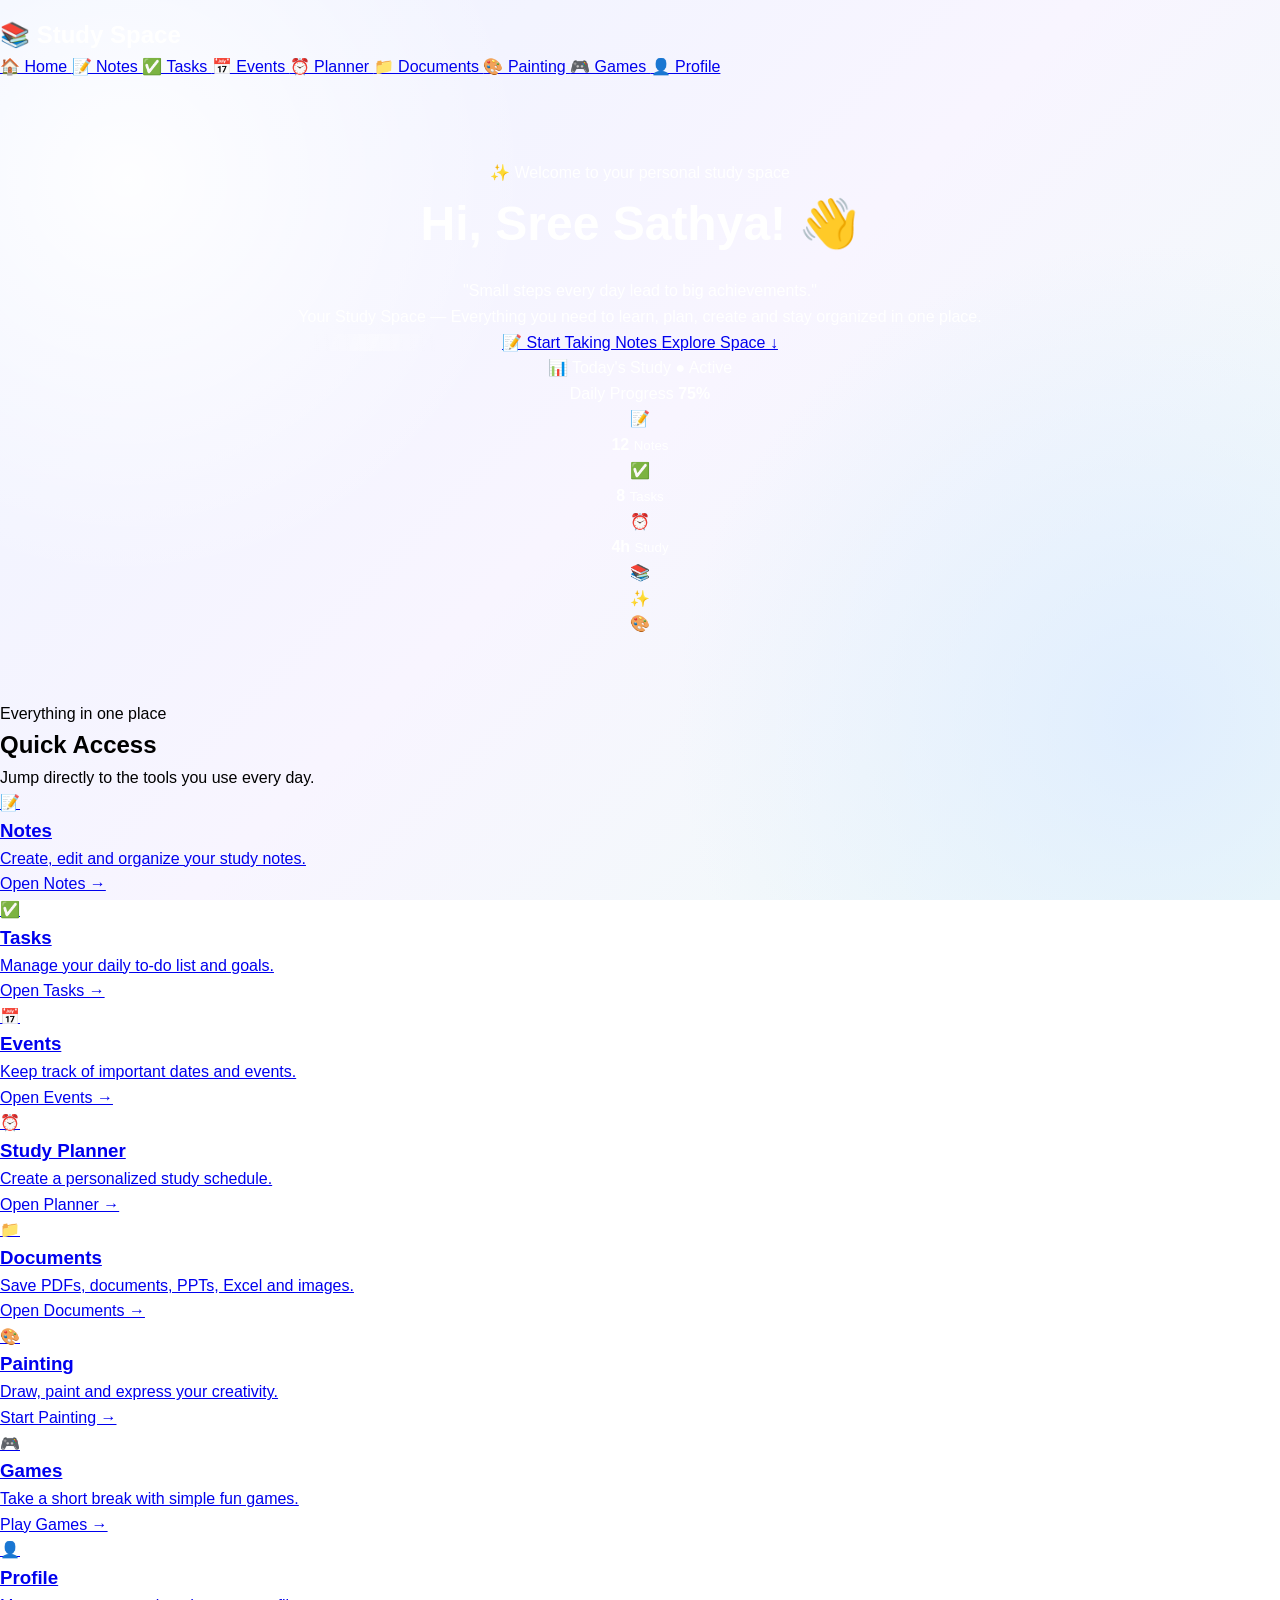
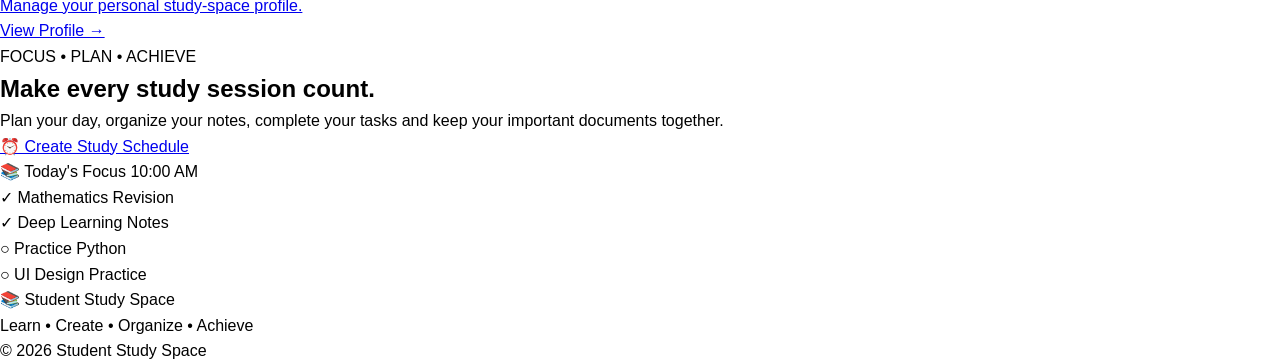
==== commit 9c8250de: "Refactor header and navigation structure in index.html Updated the title and modified the navigation" ====
--- a/index.html
+++ b/index.html
@@ -1,131 +1,554 @@
 <!DOCTYPE html>
 <html lang="en">
+
 <head>
     <meta charset="UTF-8">
     <meta name="viewport" content="width=device-width, initial-scale=1.0">
-    <title>Student Study Space - Your All-in-One Study Platform</title>
+
+    <title>Student Study Space</title>
+
     <link rel="stylesheet" href="styles.css">
 </head>
+
 <body>
-    <!-- Navigation Bar -->
-    <nav class="navbar">
-        <div class="nav-container">
-            <div class="logo">📚 Study Space</div>
-            <ul class="nav-menu">
-                <li><a href="index.html" class="active">🏠 Home</a></li>
-                <li><a href="pages/notes.html">📝 Notes</a></li>
-                <li><a href="pages/tasks.html">✅ Tasks</a></li>
-                <li><a href="pages/events.html">📅 Events</a></li>
-                <li><a href="pages/planner.html">⏰ Planner</a></li>
-                <li><a href="pages/documents.html">📂 Documents</a></li>
-                <li><a href="pages/painting.html">🎨 Painting</a></li>
-                <li><a href="pages/games.html">🎮 Games</a></li>
-                <li><a href="pages/profile.html">👤 Profile</a></li>
-            </ul>
-        </div>
-    </nav>
-
-    <!-- Hero Section -->
+
+    <!-- ================= NAVBAR ================= -->
+
+    <header class="navbar">
+
+        <div class="logo">
+            📚
+            <span>Study</span>
+            <span class="logo-space">Space</span>
+        </div>
+
+        <nav>
+
+            <a href="index.html" class="active">
+                🏠 Home
+            </a>
+
+            <a href="pages/notes.html">
+                📝 Notes
+            </a>
+
+            <a href="pages/tasks.html">
+                ✅ Tasks
+            </a>
+
+            <a href="pages/events.html">
+                📅 Events
+            </a>
+
+            <a href="pages/planner.html">
+                ⏰ Planner
+            </a>
+
+            <a href="pages/documents.html">
+                📁 Documents
+            </a>
+
+            <a href="pages/painting.html">
+                🎨 Painting
+            </a>
+
+            <a href="pages/games.html">
+                🎮 Games
+            </a>
+
+            <a href="pages/profile.html">
+                👤 Profile
+            </a>
+
+        </nav>
+
+    </header>
+
+
+    <!-- ================= HERO ================= -->
+
     <section class="hero">
+
+        <div class="hero-overlay"></div>
+
         <div class="hero-content">
-            <h1>Hi, <span id="userName">Sree Sathya</span>! 👋</h1>
-            <p class="tagline">"Small steps every day lead to big achievements."</p>
-            <h2>Your Study Space — Everything you need in one place.</h2>
-        </div>
+
+            <div class="hero-text">
+
+                <p class="welcome">
+                    ✨ Welcome to your personal study space
+                </p>
+
+                <h1>
+                    Hi, Sree Sathya!
+                    <span>👋</span>
+                </h1>
+
+                <p class="quote">
+                    "Small steps every day lead to big achievements."
+                </p>
+
+                <p class="hero-description">
+                    Your Study Space — Everything you need
+                    to learn, plan, create and stay organized
+                    in one place.
+                </p>
+
+                <div class="hero-buttons">
+
+                    <a
+                        href="pages/notes.html"
+                        class="primary-btn">
+
+                        📝 Start Taking Notes
+
+                    </a>
+
+                    <a
+                        href="#quick-access"
+                        class="secondary-btn">
+
+                        Explore Space ↓
+
+                    </a>
+
+                </div>
+
+            </div>
+
+
+            <!-- HERO IMAGE / CARD -->
+
+            <div class="hero-visual">
+
+                <div class="glass-card">
+
+                    <div class="card-top">
+
+                        <span>
+                            📊 Today's Study
+                        </span>
+
+                        <span class="status">
+                            ● Active
+                        </span>
+
+                    </div>
+
+
+                    <div class="progress-section">
+
+                        <div class="progress-info">
+
+                            <span>
+                                Daily Progress
+                            </span>
+
+                            <strong>
+                                75%
+                            </strong>
+
+                        </div>
+
+                        <div class="progress-bar">
+
+                            <div class="progress-fill"></div>
+
+                        </div>
+
+                    </div>
+
+
+                    <div class="mini-stats">
+
+                        <div class="mini-stat">
+
+                            <span>📝</span>
+
+                            <div>
+                                <strong>12</strong>
+                                <small>Notes</small>
+                            </div>
+
+                        </div>
+
+
+                        <div class="mini-stat">
+
+                            <span>✅</span>
+
+                            <div>
+                                <strong>8</strong>
+                                <small>Tasks</small>
+                            </div>
+
+                        </div>
+
+
+                        <div class="mini-stat">
+
+                            <span>⏰</span>
+
+                            <div>
+                                <strong>4h</strong>
+                                <small>Study</small>
+                            </div>
+
+                        </div>
+
+                    </div>
+
+                </div>
+
+
+                <div class="floating-icon icon-one">
+                    📚
+                </div>
+
+                <div class="floating-icon icon-two">
+                    ✨
+                </div>
+
+                <div class="floating-icon icon-three">
+                    🎨
+                </div>
+
+            </div>
+
+        </div>
+
     </section>
 
-    <!-- Quick Access Cards -->
-    <section class="quick-access">
-        <div class="container">
-            <h2>Quick Access</h2>
-            <div class="cards-grid">
-                <div class="card">
-                    <div class="card-icon">📝</div>
-                    <h3>Notes</h3>
-                    <p>Create and organize your study notes</p>
-                    <a href="pages/notes.html" class="card-btn">Go to Notes</a>
-                </div>
-                <div class="card">
-                    <div class="card-icon">✅</div>
-                    <h3>Tasks</h3>
-                    <p>Manage your daily to-do list</p>
-                    <a href="pages/tasks.html" class="card-btn">Go to Tasks</a>
-                </div>
-                <div class="card">
-                    <div class="card-icon">📅</div>
-                    <h3>Events</h3>
-                    <p>Keep track of important dates and events</p>
-                    <a href="pages/events.html" class="card-btn">Go to Events</a>
-                </div>
-                <div class="card">
-                    <div class="card-icon">⏰</div>
-                    <h3>Study Planner</h3>
-                    <p>Create your personalized study schedule</p>
-                    <a href="pages/planner.html" class="card-btn">Go to Planner</a>
-                </div>
-                <div class="card">
-                    <div class="card-icon">📂</div>
-                    <h3>Documents</h3>
-                    <p>Store your important academic files</p>
-                    <a href="pages/documents.html" class="card-btn">Go to Documents</a>
-                </div>
-                <div class="card">
-                    <div class="card-icon">🎨</div>
-                    <h3>Painting</h3>
-                    <p>Draw, sketch and express your creativity</p>
-                    <a href="pages/painting.html" class="card-btn">Go to Painting</a>
-                </div>
-                <div class="card">
-                    <div class="card-icon">🎮</div>
-                    <h3>Games</h3>
-                    <p>Take a short break and play mini games</p>
-                    <a href="pages/games.html" class="card-btn">Go to Games</a>
-                </div>
-            </div>
-        </div>
+
+    <!-- ================= QUICK ACCESS ================= -->
+
+    <section
+        class="quick-section"
+        id="quick-access">
+
+        <div class="section-heading">
+
+            <p>
+                Everything in one place
+            </p>
+
+            <h2>
+                Quick Access
+            </h2>
+
+            <span>
+                Jump directly to the tools you use every day.
+            </span>
+
+        </div>
+
+
+        <div class="quick-grid">
+
+
+            <!-- NOTES -->
+
+            <a
+                href="pages/notes.html"
+                class="quick-card">
+
+                <div class="quick-icon notes-icon">
+                    📝
+                </div>
+
+                <h3>
+                    Notes
+                </h3>
+
+                <p>
+                    Create, edit and organize
+                    your study notes.
+                </p>
+
+                <span class="card-link">
+                    Open Notes →
+                </span>
+
+            </a>
+
+
+            <!-- TASKS -->
+
+            <a
+                href="pages/tasks.html"
+                class="quick-card">
+
+                <div class="quick-icon tasks-icon">
+                    ✅
+                </div>
+
+                <h3>
+                    Tasks
+                </h3>
+
+                <p>
+                    Manage your daily
+                    to-do list and goals.
+                </p>
+
+                <span class="card-link">
+                    Open Tasks →
+                </span>
+
+            </a>
+
+
+            <!-- EVENTS -->
+
+            <a
+                href="pages/events.html"
+                class="quick-card">
+
+                <div class="quick-icon events-icon">
+                    📅
+                </div>
+
+                <h3>
+                    Events
+                </h3>
+
+                <p>
+                    Keep track of important
+                    dates and events.
+                </p>
+
+                <span class="card-link">
+                    Open Events →
+                </span>
+
+            </a>
+
+
+            <!-- PLANNER -->
+
+            <a
+                href="pages/planner.html"
+                class="quick-card">
+
+                <div class="quick-icon planner-icon">
+                    ⏰
+                </div>
+
+                <h3>
+                    Study Planner
+                </h3>
+
+                <p>
+                    Create a personalized
+                    study schedule.
+                </p>
+
+                <span class="card-link">
+                    Open Planner →
+                </span>
+
+            </a>
+
+
+            <!-- DOCUMENTS -->
+
+            <a
+                href="pages/documents.html"
+                class="quick-card">
+
+                <div class="quick-icon documents-icon">
+                    📁
+                </div>
+
+                <h3>
+                    Documents
+                </h3>
+
+                <p>
+                    Save PDFs, documents,
+                    PPTs, Excel and images.
+                </p>
+
+                <span class="card-link">
+                    Open Documents →
+                </span>
+
+            </a>
+
+
+            <!-- PAINTING -->
+
+            <a
+                href="pages/painting.html"
+                class="quick-card">
+
+                <div class="quick-icon painting-icon">
+                    🎨
+                </div>
+
+                <h3>
+                    Painting
+                </h3>
+
+                <p>
+                    Draw, paint and express
+                    your creativity.
+                </p>
+
+                <span class="card-link">
+                    Start Painting →
+                </span>
+
+            </a>
+
+
+            <!-- GAMES -->
+
+            <a
+                href="pages/games.html"
+                class="quick-card">
+
+                <div class="quick-icon games-icon">
+                    🎮
+                </div>
+
+                <h3>
+                    Games
+                </h3>
+
+                <p>
+                    Take a short break with
+                    simple fun games.
+                </p>
+
+                <span class="card-link">
+                    Play Games →
+                </span>
+
+            </a>
+
+
+            <!-- PROFILE -->
+
+            <a
+                href="pages/profile.html"
+                class="quick-card">
+
+                <div class="quick-icon profile-icon">
+                    👤
+                </div>
+
+                <h3>
+                    Profile
+                </h3>
+
+                <p>
+                    Manage your personal
+                    study-space profile.
+                </p>
+
+                <span class="card-link">
+                    View Profile →
+                </span>
+
+            </a>
+
+        </div>
+
     </section>
 
-    <!-- Features Section -->
-    <section class="features">
-        <div class="container">
-            <h2>Why Choose Study Space?</h2>
-            <div class="features-grid">
-                <div class="feature">
-                    <h3>📚 All-in-One Platform</h3>
-                    <p>Everything you need for studying in one place</p>
-                </div>
-                <div class="feature">
-                    <h3>🎯 Stay Organized</h3>
-                    <p>Keep your notes, tasks, and schedule organized</p>
-                </div>
-                <div class="feature">
-                    <h3>🚀 Boost Productivity</h3>
-                    <p>Manage your time and achieve your goals</p>
-                </div>
-                <div class="feature">
-                    <h3>🎨 Be Creative</h3>
-                    <p>Express yourself with our painting tools</p>
-                </div>
-                <div class="feature">
-                    <h3>🧠 Take Breaks</h3>
-                    <p>Play games and refresh your mind</p>
-                </div>
-                <div class="feature">
-                    <h3>📱 Mobile Friendly</h3>
-                    <p>Access from any device, anywhere</p>
-                </div>
-            </div>
-        </div>
+
+    <!-- ================= STUDY SECTION ================= -->
+
+    <section class="study-section">
+
+        <div class="study-content">
+
+            <p class="section-label">
+                FOCUS • PLAN • ACHIEVE
+            </p>
+
+            <h2>
+                Make every study session count.
+            </h2>
+
+            <p>
+                Plan your day, organize your notes,
+                complete your tasks and keep your
+                important documents together.
+            </p>
+
+            <a
+                href="pages/planner.html"
+                class="primary-btn">
+
+                ⏰ Create Study Schedule
+
+            </a>
+
+        </div>
+
+
+        <div class="study-card">
+
+            <div class="study-card-header">
+
+                <span>
+                    📚 Today's Focus
+                </span>
+
+                <span>
+                    10:00 AM
+                </span>
+
+            </div>
+
+            <div class="study-task completed">
+                <span>✓</span>
+                Mathematics Revision
+            </div>
+
+            <div class="study-task completed">
+                <span>✓</span>
+                Deep Learning Notes
+            </div>
+
+            <div class="study-task">
+                <span>○</span>
+                Practice Python
+            </div>
+
+            <div class="study-task">
+                <span>○</span>
+                UI Design Practice
+            </div>
+
+        </div>
+
     </section>
 
-    <!-- Footer -->
-    <footer class="footer">
-        <div class="container">
-            <p>&copy; 2024 Student Study Space. All rights reserved.</p>
-            <p>✨ Study. Organize. Create. Enjoy.</p>
-        </div>
+
+    <!-- ================= FOOTER ================= -->
+
+    <footer>
+
+        <div class="footer-logo">
+            📚 Student Study Space
+        </div>
+
+        <p>
+            Learn • Create • Organize • Achieve
+        </p>
+
+        <span>
+            © 2026 Student Study Space
+        </span>
+
     </footer>
 
+
     <script src="script.js"></script>
+
 </body>
+
 </html>
--- a/styles.css
+++ b/styles.css
@@ -1,1787 +1,1152 @@
-/* ==========================================
-   RESET
-========================================== */
-
 * {
     margin: 0;
     padding: 0;
     box-sizing: border-box;
 }
 
-
-html {
-    scroll-behavior: smooth;
-}
-
-
+: root {
+    --primary-color: #6366f1;
+    --secondary-color: #ec4899;
+    --success-color: #10b981;
+    --warning-color: #f59e0b;
+    --danger-color: #ef4444;
+    --dark-color: #1f2937;
+    --light-color: #f9fafb;
+    --gray-color: #6b7280;
+    --border-radius: 12px;
+    --box-shadow: 0 4px 6px rgba(0, 0, 0, 0.1);
+    --transition: all 0.3s ease;
+}
 body {
 
-    font-family:
-        "Segoe UI",
-        Arial,
-        sans-serif;
-
-    background:
-        #080617;
-
-    color: #ffffff;
-
-    overflow-x: hidden;
-
-}
-
-
-/* ==========================================
-   BACKGROUND GLOW
-========================================== */
-
-body::before {
-
-    content: "";
-
-    position: fixed;
-
-    width: 500px;
-
-    height: 500px;
+    margin: 0;
+
+    min-height: 100vh;
+
+    font-family: "Poppins", sans-serif;
 
     background:
         radial-gradient(
-            circle,
-            rgba(119,55,255,0.28),
-            transparent 70%
-        );
-
-    top: -150px;
-
-    left: -100px;
-
-    pointer-events: none;
-
-    z-index: -1;
-
-}
-
-
-body::after {
-
-    content: "";
-
-    position: fixed;
-
-    width: 500px;
-
-    height: 500px;
-
-    background:
+            circle at 10% 20%,
+            rgba(255,255,255,0.9),
+            transparent 30%
+        ),
+
         radial-gradient(
-            circle,
-            rgba(0,130,255,0.18),
-            transparent 70%
-        );
-
-    right: -150px;
-
-    bottom: -150px;
-
-    pointer-events: none;
-
-    z-index: -1;
-
-}
-
-
-/* ==========================================
-   NAVBAR
-========================================== */
-
-.navbar {
-
-    position: fixed;
-
-    top: 0;
-
-    left: 0;
-
-    width: 100%;
-
-    height: 75px;
-
-    display: flex;
-
-    align-items: center;
-
-    justify-content: space-between;
-
-    padding:
-        0 7%;
-
-    background:
-        rgba(8,6,23,0.75);
-
-    backdrop-filter:
-        blur(20px);
-
-    border-bottom:
-        1px solid
-        rgba(255,255,255,0.06);
-
-    z-index: 1000;
-
-}
-
-
-.logo {
-
-    display: flex;
-
-    align-items: center;
-
-    gap: 10px;
-
-    font-size: 20px;
-
-    font-weight: 700;
-
-}
-
-
-.logo span span {
-
-    color: #a879ff;
-
-}
-
-
-.logo-icon {
-
-    width: 35px;
-
-    height: 35px;
-
-    display: flex;
-
-    align-items: center;
-
-    justify-content: center;
-
-    border-radius: 10px;
-
-    background:
+            circle at 90% 80%,
+            rgba(220,235,255,0.8),
+            transparent 35%
+        ),
+
         linear-gradient(
             135deg,
-            #7b3cff,
-            #c45cff
+            #eef3ff,
+            #f8f5ff,
+            #eefbf7
         );
 
-    box-shadow:
-        0 0 25px
-        rgba(133,67,255,0.5);
-
-}
-
-
-nav {
-
-    display: flex;
-
-    gap: 35px;
-
-}
-
-
-nav a {
-
-    text-decoration: none;
-
-    color:
-        #aaa5bd;
-
-    font-size: 14px;
-
-    transition: 0.3s;
-
-}
-
-
-nav a:hover {
-
-    color: white;
-
-}
-
-
-.menu-btn {
-
-    display: none;
-
-    background: none;
-
-    border: none;
-
-    color: white;
-
-    font-size: 25px;
-
-    cursor: pointer;
-
-}
-
-
+    background-attachment: fixed;
+
+}
 /* ==========================================
-   MOBILE MENU
+   PREMIUM WEBSITE ANIMATIONS
 ========================================== */
 
-.mobile-menu {
-
-    display: none;
-
-    position: fixed;
-
-    top: 75px;
-
-    left: 0;
-
-    width: 100%;
-
-    background:
-        rgba(10,7,28,0.97);
-
-    padding: 20px;
-
-    z-index: 999;
-
-}
-
-
-.mobile-menu a {
-
-    display: block;
-
-    padding: 15px;
-
-    color: white;
-
-    text-decoration: none;
-
-}
-
-
-/* ==========================================
-   HERO
-========================================== */
-
-.hero {
-
-    min-height: 100vh;
-
-    padding:
-        150px 7% 80px;
-
-    display: grid;
-
-    grid-template-columns:
-        1fr 1fr;
-
-    align-items: center;
-
-    gap: 50px;
-
+/* ---------- PAGE LOAD ---------- */
+
+body {
+    animation: pageFade 1s ease forwards;
+}
+
+@keyframes pageFade {
+    from {
+        opacity: 0;
+    }
+
+    to {
+        opacity: 1;
+    }
+}
+
+
+/* ---------- NAVBAR ---------- */
+
+.navbar {
+    animation: navSlide 0.8s ease forwards;
+}
+
+@keyframes navSlide {
+
+    from {
+        opacity: 0;
+        transform: translateY(-30px);
+    }
+
+    to {
+        opacity: 1;
+        transform: translateY(0);
+    }
+
+}
+
+
+/* ---------- HERO CONTENT ---------- */
+
+.hero-content {
+    animation: heroLeft 1s ease 0.2s both;
+}
+
+@keyframes heroLeft {
+
+    from {
+        opacity: 0;
+        transform: translateX(-60px);
+    }
+
+    to {
+        opacity: 1;
+        transform: translateX(0);
+    }
+
+}
+
+
+/* ---------- HERO DASHBOARD ---------- */
+
+.hero-visual {
+    animation: heroRight 1s ease 0.4s both;
+}
+
+@keyframes heroRight {
+
+    from {
+        opacity: 0;
+        transform: translateX(60px);
+    }
+
+    to {
+        opacity: 1;
+        transform: translateX(0);
+    }
+
+}
+
+
+/* ---------- FLOATING DASHBOARD ---------- */
+
+.dashboard-card {
+    animation:
+        dashboardFloat 5s ease-in-out infinite;
+}
+
+@keyframes dashboardFloat {
+
+    0%,
+    100% {
+        transform: translateY(0);
+    }
+
+    50% {
+        transform: translateY(-12px);
+    }
+
+}
+
+
+/* ---------- GLOW ---------- */
+
+.glow-circle {
+    animation:
+        glowPulse 4s ease-in-out infinite;
+}
+
+@keyframes glowPulse {
+
+    0%,
+    100% {
+        opacity: 0.5;
+        transform: scale(1);
+    }
+
+    50% {
+        opacity: 1;
+        transform: scale(1.15);
+    }
+
+}
+
+
+/* ---------- HERO BUTTON ---------- */
+
+.primary-btn {
     position: relative;
-
     overflow: hidden;
-
-}
-
-
-.hero::before {
+}
+
+
+.primary-btn::before {
 
     content: "";
 
     position: absolute;
 
-    width: 700px;
-
-    height: 700px;
-
-    background:
-        radial-gradient(
-            circle,
-            rgba(120,40,255,0.25),
-            transparent 65%
-        );
-
-    right: -200px;
-
-    top: 50px;
-
-    z-index: -1;
-
-}
-
-
-.hero-content {
-
-    max-width: 650px;
-
-}
-
-
-.small-label {
-
-    color: #b991ff;
-
-    font-size: 11px;
-
-    letter-spacing: 3px;
-
-    font-weight: 700;
-
-    margin-bottom: 18px;
-
-}
-
-
-.hero h1 {
-
-    font-size:
-        clamp(45px,6vw,78px);
-
-    line-height: 0.98;
-
-    letter-spacing: -3px;
-
-    margin-bottom: 25px;
-
-}
-
-
-.hero h1 span,
-.section-heading span,
-.workflow h2 span,
-.creative-text h2 span {
-
-    color: #a66cff;
-
-}
-
-
-.hero p {
-
-    color: #aaa6b8;
-
-    font-size: 17px;
-
-    line-height: 1.7;
-
-    max-width: 560px;
-
-}
-
-
-.hero-buttons {
-
-    display: flex;
-
-    gap: 15px;
-
-    margin-top: 35px;
-
-}
-
-
-.primary-btn,
-.secondary-btn {
-
-    text-decoration: none;
-
-    padding:
-        14px 22px;
-
-    border-radius: 10px;
-
-    font-size: 14px;
-
-    font-weight: 600;
-
-    transition: 0.3s;
-
-}
-
-
-.primary-btn {
-
-    color: white;
-
-    background:
-        linear-gradient(
-            135deg,
-            #713cff,
-            #b64cff
-        );
-
-    box-shadow:
-        0 10px 30px
-        rgba(119,60,255,0.35);
-
-}
-
-
-.primary-btn:hover {
-
-    transform:
-        translateY(-3px);
-
-    box-shadow:
-        0 15px 40px
-        rgba(119,60,255,0.5);
-
-}
-
-
-.primary-btn span {
-
-    margin-left: 10px;
-
-}
-
-
-.secondary-btn {
-
-    color: #d4cede;
-
-    border:
-        1px solid
-        rgba(255,255,255,0.13);
-
-    background:
-        rgba(255,255,255,0.03);
-
-}
-
-
-.secondary-btn:hover {
-
-    background:
-        rgba(255,255,255,0.08);
-
-}
-
-
-.hero-stats {
-
-    display: flex;
-
-    gap: 40px;
-
-    margin-top: 55px;
-
-}
-
-
-.hero-stats div {
-
-    display: flex;
-
-    flex-direction: column;
-
-    gap: 5px;
-
-}
-
-
-.hero-stats strong {
-
-    font-size: 24px;
-
-}
-
-
-.hero-stats span {
-
-    color: #777386;
-
-    font-size: 11px;
-
-    text-transform: uppercase;
-
-    letter-spacing: 1px;
-
-}
-
-
-/* ==========================================
-   HERO DASHBOARD
-========================================== */
-
-.hero-visual {
-
-    display: flex;
-
-    justify-content: center;
-
-    align-items: center;
-
-    position: relative;
-
-}
-
-
-.glow-circle {
-
-    position: absolute;
-
-    width: 430px;
-
-    height: 430px;
-
-    border-radius: 50%;
-
-    background:
-        radial-gradient(
-            circle,
-            rgba(143,65,255,0.25),
-            transparent 65%
-        );
-
-    filter:
-        blur(10px);
-
-}
-
-
-.dashboard-card {
-
-    width: 440px;
-
-    padding: 25px;
-
-    border-radius: 22px;
-
-    background:
-        linear-gradient(
-            145deg,
-            rgba(40,25,75,0.88),
-            rgba(14,11,35,0.94)
-        );
-
-    border:
-        1px solid
-        rgba(255,255,255,0.1);
-
-    box-shadow:
-        0 30px 80px
-        rgba(0,0,0,0.5);
-
-    backdrop-filter:
-        blur(20px);
-
-    position: relative;
-
-    z-index: 2;
-
-}
-
-
-.dashboard-top {
-
-    display: flex;
-
-    justify-content:
-        space-between;
-
-    align-items: center;
-
-    margin-bottom: 20px;
-
-}
-
-
-.dashboard-top span {
-
-    color: #81798f;
-
-    font-size: 12px;
-
-}
-
-
-.dashboard-top h3 {
-
-    margin-top: 5px;
-
-    font-size: 20px;
-
-}
-
-
-.avatar {
-
-    width: 45px;
-
-    height: 45px;
-
-    display: flex;
-
-    align-items: center;
-
-    justify-content: center;
-
-    border-radius: 50%;
-
-    background:
-        linear-gradient(
-            135deg,
-            #753cff,
-            #d451ff
-        );
-
-    font-weight: bold;
-
-}
-
-
-.quote {
-
-    padding: 20px;
-
-    border-radius: 15px;
-
-    background:
-        linear-gradient(
-            135deg,
-            rgba(125,55,255,0.22),
-            rgba(60,20,100,0.15)
-        );
-
-    border:
-        1px solid
-        rgba(153,100,255,0.15);
-
-    margin-bottom: 18px;
-
-}
-
-
-.quote span {
-
-    color: #ad82ff;
-
-    font-size: 11px;
-
-    letter-spacing: 1px;
-
-}
-
-
-.quote p {
-
-    margin-top: 10px;
-
-    font-size: 15px;
-
-    line-height: 1.5;
-
-    color: #ddd8e7;
-
-}
-
-
-.mini-grid {
-
-    display: grid;
-
-    grid-template-columns:
-        1fr 1fr;
-
-    gap: 12px;
-
-}
-
-
-.mini-card {
-
-    text-decoration: none;
-
-    color: white;
-
-    padding: 17px;
-
-    border-radius: 14px;
-
-    background:
-        rgba(255,255,255,0.04);
-
-    border:
-        1px solid
-        rgba(255,255,255,0.07);
-
-    transition: 0.3s;
-
-}
-
-
-.mini-card:hover {
-
-    transform:
-        translateY(-4px);
-
-    background:
-        rgba(130,70,255,0.13);
-
-    border-color:
-        rgba(150,100,255,0.25);
-
-}
-
-
-.mini-icon {
-
-    font-size: 22px;
-
-    margin-bottom: 10px;
-
-}
-
-
-.mini-card strong {
-
-    display: block;
-
-    font-size: 14px;
-
-}
-
-
-.mini-card small {
-
-    display: block;
-
-    color: #777184;
-
-    margin-top: 4px;
-
-    font-size: 11px;
-
-}
-
-
-/* ==========================================
-   SECTION
-========================================== */
-
-.section,
-.tools-section {
-
-    padding:
-        120px 7%;
-
-}
-
-
-.section-heading {
-
-    max-width: 700px;
-
-    margin-bottom: 55px;
-
-}
-
-
-.section-heading h2 {
-
-    font-size:
-        clamp(35px,5vw,60px);
-
-    line-height: 1;
-
-    letter-spacing: -2px;
-
-    margin-bottom: 20px;
-
-}
-
-
-.section-heading p {
-
-    color: #858090;
-
-    line-height: 1.7;
-
-    font-size: 16px;
-
-}
-
-
-/* ==========================================
-   FEATURES
-========================================== */
-
-.feature-layout {
-
-    display: grid;
-
-    grid-template-columns:
-        1.5fr 1fr;
-
-    gap: 20px;
-
-}
-
-
-.feature-large,
-.feature-small {
-
-    position: relative;
-
-    padding: 35px;
-
-    border-radius: 20px;
-
-    background:
-        linear-gradient(
-            145deg,
-            rgba(40,25,75,0.8),
-            rgba(15,12,35,0.85)
-        );
-
-    border:
-        1px solid
-        rgba(255,255,255,0.07);
-
-    overflow: hidden;
-
-}
-
-
-.feature-large {
-
-    grid-row:
-        span 2;
-
-    min-height: 420px;
-
-}
-
-
-.feature-small {
-
-    min-height: 200px;
-
-}
-
-
-.feature-number {
-
-    position: absolute;
-
-    top: 25px;
-
-    right: 25px;
-
-    color: #655c70;
-
-    font-size: 12px;
-
-}
-
-
-.feature-icon {
-
-    font-size: 35px;
-
-    margin-bottom: 35px;
-
-}
-
-
-.feature-large h3,
-.feature-small h3 {
-
-    font-size: 25px;
-
-    margin-bottom: 15px;
-
-}
-
-
-.feature-large p,
-.feature-small p {
-
-    color: #87818f;
-
-    line-height: 1.7;
-
-    max-width: 500px;
-
-}
-
-
-.feature-large a,
-.feature-small a {
-
-    display: inline-block;
-
-    margin-top: 25px;
-
-    color: #a879ff;
-
-    text-decoration: none;
-
-    font-size: 13px;
-
-}
-
-
-.floating-lines {
-
-    position: absolute;
-
-    width: 300px;
-
-    height: 300px;
-
-    right: -100px;
-
-    bottom: -100px;
-
-    border-radius: 50%;
-
-    border:
-        1px solid
-        rgba(150,90,255,0.15);
-
-    box-shadow:
-        0 0 0 50px rgba(130,70,255,0.03),
-        0 0 0 100px rgba(130,70,255,0.02);
-
-}
-
-
-/* ==========================================
-   TOOLS
-========================================== */
-
-.tools-section {
-
-    background:
-        linear-gradient(
-            180deg,
-            #080617,
-            #0d0920,
-            #080617
-        );
-
-}
-
-
-.tools-grid {
-
-    display: grid;
-
-    grid-template-columns:
-        repeat(4,1fr);
-
-    gap: 15px;
-
-}
-
-
-.tool-card {
-
-    text-decoration: none;
-
-    color: white;
-
-    padding: 28px;
-
-    min-height: 280px;
-
-    border-radius: 18px;
-
-    background:
-        rgba(255,255,255,0.025);
-
-    border:
-        1px solid
-        rgba(255,255,255,0.07);
-
-    transition: 0.35s;
-
-}
-
-
-.tool-card:hover {
-
-    transform:
-        translateY(-8px);
-
-    background:
-        rgba(130,70,255,0.09);
-
-    border-color:
-        rgba(150,90,255,0.3);
-
-    box-shadow:
-        0 20px 50px
-        rgba(80,40,180,0.18);
-
-}
-
-
-.tool-top {
-
-    display: flex;
-
-    justify-content:
-        space-between;
-
-    margin-bottom: 50px;
-
-}
-
-
-.tool-icon {
-
-    font-size: 28px;
-
-}
-
-
-.tool-number {
-
-    color: #5e5669;
-
-    font-size: 12px;
-
-}
-
-
-.tool-card h3 {
-
-    font-size: 20px;
-
-    margin-bottom: 12px;
-
-}
-
-
-.tool-card p {
-
-    color: #7e7888;
-
-    line-height: 1.6;
-
-    font-size: 13px;
-
-}
-
-
-.tool-link {
-
-    display: block;
-
-    margin-top: 25px;
-
-    color: #a879ff;
-
-    font-size: 12px;
-
-}
-
-
-/* ==========================================
-   WORKFLOW
-========================================== */
-
-.workflow {
-
-    padding:
-        120px 7%;
-
-    display: grid;
-
-    grid-template-columns:
-        1fr 1fr;
-
-    gap: 80px;
-
-    align-items: center;
-
-}
-
-
-.workflow h2 {
-
-    font-size:
-        clamp(40px,5vw,65px);
-
-    line-height: 1;
-
-    letter-spacing: -2px;
-
-    margin-bottom: 20px;
-
-}
-
-
-.workflow-content > p {
-
-    color: #858090;
-
-    line-height: 1.7;
-
-    max-width: 500px;
-
-}
-
-
-.workflow-list {
-
-    margin-top: 35px;
-
-}
-
-
-.workflow-item {
-
-    display: flex;
-
-    gap: 20px;
-
-    padding: 18px 0;
-
-    border-bottom:
-        1px solid
-        rgba(255,255,255,0.07);
-
-}
-
-
-.workflow-item > span {
-
-    color: #a879ff;
-
-    font-size: 12px;
-
-}
-
-
-.workflow-item h4 {
-
-    margin-bottom: 5px;
-
-}
-
-
-.workflow-item p {
-
-    color: #777080;
-
-    font-size: 13px;
-
-}
-
-
-.workflow-visual {
-
-    min-height: 400px;
-
-    display: flex;
-
-    justify-content: center;
-
-    align-items: center;
-
-    position: relative;
-
-}
-
-
-.circle-glow {
-
-    width: 400px;
-
-    height: 400px;
-
-    border-radius: 50%;
-
-    background:
-        radial-gradient(
-            circle,
-            rgba(120,50,255,0.25),
-            transparent 65%
-        );
-
-}
-
-
-.focus-card {
-
-    position: absolute;
-
-    width: 350px;
-
-    padding: 28px;
-
-    background:
-        rgba(25,18,50,0.9);
-
-    border:
-        1px solid
-        rgba(255,255,255,0.1);
-
-    border-radius: 20px;
-
-    box-shadow:
-        0 30px 70px
-        rgba(0,0,0,0.4);
-
-}
-
-
-.focus-header {
-
-    display: flex;
-
-    justify-content:
-        space-between;
-
-    color: #7e7689;
-
-    font-size: 11px;
-
-}
-
-
-.focus-card h3 {
-
-    font-size: 25px;
-
-    margin: 35px 0;
-
-}
-
-
-.progress {
-
-    height: 5px;
-
-    background:
-        rgba(255,255,255,0.08);
-
-    border-radius: 10px;
-
-}
-
-
-.progress div {
-
-    width: 75%;
+    top: 0;
+
+    left: -120%;
+
+    width: 80%;
 
     height: 100%;
-
-    border-radius: 10px;
 
     background:
         linear-gradient(
             90deg,
-            #703cff,
+            transparent,
+            rgba(255,255,255,0.35),
+            transparent
+        );
+
+    transform:
+        skewX(-20deg);
+
+    animation:
+        buttonShine 3s infinite;
+
+}
+
+
+@keyframes buttonShine {
+
+    0% {
+        left: -120%;
+    }
+
+    45% {
+        left: 130%;
+    }
+
+    100% {
+        left: 130%;
+    }
+
+}
+
+
+/* ---------- MINI CARDS ---------- */
+
+.mini-card {
+
+    animation:
+        miniAppear 0.7s ease both;
+}
+
+
+.mini-card:nth-child(1) {
+    animation-delay: 0.5s;
+}
+
+
+.mini-card:nth-child(2) {
+    animation-delay: 0.7s;
+}
+
+
+.mini-card:nth-child(3) {
+    animation-delay: 0.9s;
+}
+
+
+.mini-card:nth-child(4) {
+    animation-delay: 1.1s;
+}
+
+
+@keyframes miniAppear {
+
+    from {
+        opacity: 0;
+        transform:
+            translateY(20px)
+            scale(0.95);
+    }
+
+    to {
+        opacity: 1;
+        transform:
+            translateY(0)
+            scale(1);
+    }
+
+}
+
+
+/* ---------- HOVER CARDS ---------- */
+
+.feature-large,
+.feature-small,
+.tool-card {
+
+    transition:
+        transform 0.4s ease,
+        box-shadow 0.4s ease,
+        border-color 0.4s ease;
+
+}
+
+
+.feature-large:hover {
+
+    transform:
+        translateY(-10px)
+        scale(1.01);
+
+    box-shadow:
+        0 25px 70px
+        rgba(110,55,255,0.25);
+
+}
+
+
+.feature-small:hover {
+
+    transform:
+        translateY(-8px);
+
+    box-shadow:
+        0 20px 50px
+        rgba(110,55,255,0.2);
+
+}
+
+
+.tool-card:hover {
+
+    transform:
+        translateY(-12px)
+        scale(1.02);
+
+}
+
+
+/* ---------- ICON HOVER ---------- */
+
+.feature-icon,
+.tool-icon {
+
+    display: inline-block;
+
+    transition:
+        transform 0.4s ease;
+
+}
+
+
+.feature-large:hover .feature-icon,
+.feature-small:hover .feature-icon,
+.tool-card:hover .tool-icon {
+
+    transform:
+        scale(1.2)
+        rotate(-5deg);
+
+}
+
+
+/* ---------- LINK ARROW ---------- */
+
+.feature-large a,
+.feature-small a,
+.tool-link {
+
+    transition:
+        letter-spacing 0.3s ease;
+
+}
+
+
+.feature-large:hover a,
+.feature-small:hover a,
+.tool-card:hover .tool-link {
+
+    letter-spacing: 1px;
+
+}
+
+
+/* ---------- SECTION HEADINGS ---------- */
+
+.section-heading {
+
+    animation:
+        headingAppear 1s ease both;
+
+}
+
+
+@keyframes headingAppear {
+
+    from {
+        opacity: 0;
+        transform:
+            translateY(35px);
+    }
+
+    to {
+        opacity: 1;
+        transform:
+            translateY(0);
+    }
+
+}
+
+
+/* ---------- WORKFLOW ---------- */
+
+.workflow-content {
+
+    animation:
+        workflowLeft 1s ease both;
+
+}
+
+
+@keyframes workflowLeft {
+
+    from {
+        opacity: 0;
+        transform:
+            translateX(-40px);
+    }
+
+    to {
+        opacity: 1;
+        transform:
+            translateX(0);
+    }
+
+}
+
+
+.workflow-visual {
+
+    animation:
+        workflowRight 1s ease 0.2s both;
+
+}
+
+
+@keyframes workflowRight {
+
+    from {
+        opacity: 0;
+        transform:
+            translateX(40px);
+    }
+
+    to {
+        opacity: 1;
+        transform:
+            translateX(0);
+    }
+
+}
+
+
+/* ---------- FOCUS CARD ---------- */
+
+.focus-card {
+
+    animation:
+        focusFloat 4s ease-in-out infinite;
+
+}
+
+
+@keyframes focusFloat {
+
+    0%,
+    100% {
+        transform:
+            translateY(0)
+            rotate(0deg);
+    }
+
+    50% {
+        transform:
+            translateY(-15px)
+            rotate(1deg);
+    }
+
+}
+
+
+/* ---------- PROGRESS BAR ---------- */
+
+.progress div {
+
+    animation:
+        progressLoad 2s ease forwards;
+
+    transform-origin:
+        left;
+
+}
+
+
+@keyframes progressLoad {
+
+    from {
+        width: 0;
+    }
+
+    to {
+        width: 75%;
+    }
+
+}
+
+
+/* ---------- CREATIVE ART ---------- */
+
+.art-circle {
+
+    animation:
+        artFloat 5s ease-in-out infinite,
+        artGlow 3s ease-in-out infinite;
+
+}
+
+
+@keyframes artFloat {
+
+    0%,
+    100% {
+        transform:
+            translateY(0)
+            rotate(0deg);
+    }
+
+    50% {
+        transform:
+            translateY(-18px)
+            rotate(5deg);
+    }
+
+}
+
+
+@keyframes artGlow {
+
+    0%,
+    100% {
+        filter:
+            drop-shadow(
+                0 0 10px
+                rgba(150,80,255,0.3)
+            );
+    }
+
+    50% {
+        filter:
+            drop-shadow(
+                0 0 35px
+                rgba(150,80,255,0.7)
+            );
+    }
+
+}
+
+
+/* ---------- FLOATING STARS ---------- */
+
+.art-small.one {
+
+    animation:
+        starOne 3s ease-in-out infinite;
+
+}
+
+
+.art-small.two {
+
+    animation:
+        starTwo 4s ease-in-out infinite;
+
+}
+
+
+.art-small.three {
+
+    animation:
+        starThree 3.5s ease-in-out infinite;
+
+}
+
+
+@keyframes starOne {
+
+    0%,
+    100% {
+        transform:
+            translate(0,0)
+            rotate(0deg);
+    }
+
+    50% {
+        transform:
+            translate(-15px,-20px)
+            rotate(20deg);
+    }
+
+}
+
+
+@keyframes starTwo {
+
+    0%,
+    100% {
+        transform:
+            translate(0,0);
+    }
+
+    50% {
+        transform:
+            translate(15px,-15px);
+    }
+
+}
+
+
+@keyframes starThree {
+
+    0%,
+    100% {
+        transform:
+            scale(1);
+    }
+
+    50% {
+        transform:
+            scale(1.5);
+    }
+
+}
+
+
+/* ---------- WORKFLOW ITEMS ---------- */
+
+.workflow-item {
+
+    transition:
+        transform 0.3s ease,
+        padding-left 0.3s ease;
+
+}
+
+
+.workflow-item:hover {
+
+    transform:
+        translateX(10px);
+
+    padding-left: 10px;
+
+}
+
+
+.workflow-item > span {
+
+    transition:
+        transform 0.3s ease;
+
+}
+
+
+.workflow-item:hover > span {
+
+    transform:
+        scale(1.2);
+
+}
+
+
+/* ---------- NAV LINKS ---------- */
+
+nav a {
+
+    position: relative;
+
+}
+
+
+nav a::after {
+
+    content: "";
+
+    position: absolute;
+
+    bottom: -7px;
+
+    left: 0;
+
+    width: 0;
+
+    height: 2px;
+
+    background:
+        linear-gradient(
+            90deg,
+            #743cff,
             #c151ff
         );
 
-}
-
-
-.focus-bottom {
-
+    transition:
+        width 0.3s ease;
+
+}
+
+
+nav a:hover::after {
+
+    width: 100%;
+
+}
+
+
+/* ---------- BUTTON HOVER ---------- */
+
+.primary-btn,
+.secondary-btn {
+
+    transition:
+        transform 0.3s ease,
+        box-shadow 0.3s ease,
+        background 0.3s ease;
+
+}
+
+
+.primary-btn:hover,
+.secondary-btn:hover {
+
+    transform:
+        translateY(-4px);
+
+}
+
+
+/* ---------- SMOOTH SCROLL ---------- */
+
+html {
+
+    scroll-behavior:
+        smooth;
+
+}
+
+
+/* ---------- REDUCE MOTION ---------- */
+
+@media (prefers-reduced-motion: reduce) {
+
+    *,
+    *::before,
+    *::after {
+
+        animation-duration:
+            0.01ms !important;
+
+        animation-iteration-count:
+            1 !important;
+
+        transition-duration:
+            0.01ms !important;
+
+        scroll-behavior:
+            auto !important;
+
+    }
+
+}
+
+body {
+    font-family: 'Segoe UI', Tahoma, Geneva, Verdana, sans-serif;
+    background-color: var(--light-color);
+    color: var(--dark-color);
+    line-height: 1.6;
+}
+
+/* Navigation Bar */
+.navbar {
+    background: linear-gradient(135deg, var(--primary-color), var(--secondary-color));
+    padding: 1rem 0;
+    position: sticky;
+    top: 0;
+    z-index: 1000;
+    box-shadow: var(--box-shadow);
+}
+
+.nav-container {
+    max-width: 1200px;
+    margin: 0 auto;
+    padding: 0 2rem;
     display: flex;
-
-    justify-content:
-        space-between;
-
-    margin-top: 15px;
-
-    color: #858090;
-
-    font-size: 12px;
-
-}
-
-
-.focus-bottom strong {
-
-    color: #b180ff;
-
-}
-
-
-/* ==========================================
-   CREATIVE
-========================================== */
-
-.creative-section {
-
-    padding:
-        100px 7%;
-
-}
-
-
-.creative-card {
-
-    min-height: 420px;
-
-    border-radius: 25px;
-
-    padding: 60px;
-
+    justify-content: space-between;
+    align-items: center;
+}
+
+.logo {
+    font-size: 1.5rem;
+    font-weight: bold;
+    color: white;
+}
+
+.nav-menu {
+    display: flex;
+    list-style: none;
+    gap: 2rem;
+    flex-wrap: wrap;
+}
+
+.nav-menu a {
+    color: white;
+    text-decoration: none;
+    font-weight: 500;
+    transition: var(--transition);
+    padding: 0.5rem 1rem;
+    border-radius: var(--border-radius);
+}
+
+.nav-menu a:hover,
+.nav-menu a.active {
+    background-color: rgba(255, 255, 255, 0.2);
+    transform: translateY(-2px);
+}
+
+/* Container */
+.container {
+    max-width: 1200px;
+    margin: 0 auto;
+    padding: 0 2rem;
+}
+
+/* Hero Section */
+.hero {
+    background: linear-gradient(135deg, var(--primary-color), var(--secondary-color));
+    color: white;
+    padding: 4rem 2rem;
+    text-align: center;
+    animation: fadeIn 0.6s ease-in;
+}
+
+.hero-content h1 {
+    font-size: 3rem;
+    margin-bottom: 1rem;
+}
+
+.hero-content .tagline {
+    font-size: 1.3rem;
+    font-style: italic;
+    margin-bottom: 2rem;
+    opacity: 0.9;
+}
+
+.hero-content h2 {
+    font-size: 1.8rem;
+    font-weight: 400;
+}
+
+/* Quick Access Section */
+.quick-access {
+    padding: 4rem 2rem;
+    background-color: white;
+}
+
+.quick-access h2 {
+    text-align: center;
+    font-size: 2rem;
+    margin-bottom: 3rem;
+    color: var(--dark-color);
+}
+
+.cards-grid {
     display: grid;
-
-    grid-template-columns:
-        1fr 1fr;
-
+    grid-template-columns: repeat(auto-fit, minmax(280px, 1fr));
+    gap: 2rem;
+    margin-bottom: 3rem;
+}
+
+.card {
+    background: white;
+    border-radius: var(--border-radius);
+    padding: 2rem;
+    text-align: center;
+    box-shadow: var(--box-shadow);
+    transition: var(--transition);
+    border: 2px solid transparent;
+}
+
+.card:hover {
+    transform: translateY(-8px);
+    box-shadow: 0 12px 24px rgba(0, 0, 0, 0.15);
+    border-color: var(--primary-color);
+}
+
+.card-icon {
+    font-size: 3rem;
+    margin-bottom: 1rem;
+}
+
+.card h3 {
+    color: var(--primary-color);
+    margin-bottom: 0.5rem;
+    font-size: 1.3rem;
+}
+
+.card p {
+    color: var(--gray-color);
+    margin-bottom: 1.5rem;
+}
+
+.card-btn {
+    display: inline-block;
+    background: var(--primary-color);
+    color: white;
+    padding: 0.75rem 1.5rem;
+    border-radius: var(--border-radius);
+    text-decoration: none;
+    transition: var(--transition);
+    font-weight: 500;
+}
+
+.card-btn:hover {
+    background: var(--secondary-color);
+    transform: scale(1.05);
+}
+
+/* Features Section */
+.features {
+    padding: 4rem 2rem;
+    background: linear-gradient(135deg, #f0f4ff, #fff0f8);
+}
+
+.features h2 {
+    text-align: center;
+    font-size: 2rem;
+    margin-bottom: 3rem;
+    color: var(--dark-color);
+}
+
+.features-grid {
+    display: grid;
+    grid-template-columns: repeat(auto-fit, minmax(280px, 1fr));
+    gap: 2rem;
+}
+
+.feature {
+    background: white;
+    padding: 2rem;
+    border-radius: var(--border-radius);
+    text-align: center;
+    box-shadow: var(--box-shadow);
+    transition: var(--transition);
+}
+
+.feature:hover {
+    transform: translateY(-5px);
+    box-shadow: 0 8px 16px rgba(0, 0, 0, 0.1);
+}
+
+.feature h3 {
+    color: var(--primary-color);
+    margin-bottom: 1rem;
+    font-size: 1.2rem;
+}
+
+.feature p {
+    color: var(--gray-color);
+}
+
+/* Footer */
+.footer {
+    background: var(--dark-color);
+    color: white;
+    text-align: center;
+    padding: 2rem;
+    margin-top: 4rem;
+}
+
+.footer p {
+    margin: 0.5rem 0;
+}
+
+/* Animations */
+@keyframes fadeIn {
+    from {
+        opacity: 0;
+        transform: translateY(-20px);
+    }
+    to {
+        opacity: 1;
+        transform: translateY(0);
+    }
+}
+
+/* Form Styles */
+.form-group {
+    margin-bottom: 1.5rem;
+}
+
+.form-group label {
+    display: block;
+    margin-bottom: 0.5rem;
+    font-weight: 500;
+    color: var(--dark-color);
+}
+
+.form-group input,
+.form-group textarea,
+.form-group select {
+    width: 100%;
+    padding: 0.75rem;
+    border: 2px solid #e5e7eb;
+    border-radius: var(--border-radius);
+    font-family: inherit;
+    transition: var(--transition);
+}
+
+.form-group input:focus,
+.form-group textarea:focus,
+.form-group select:focus {
+    outline: none;
+    border-color: var(--primary-color);
+    box-shadow: 0 0 0 3px rgba(99, 102, 241, 0.1);
+}
+
+.btn {
+    display: inline-block;
+    padding: 0.75rem 1.5rem;
+    background: var(--primary-color);
+    color: white;
+    border: none;
+    border-radius: var(--border-radius);
+    font-weight: 500;
+    cursor: pointer;
+    transition: var(--transition);
+    font-size: 1rem;
+}
+
+.btn:hover {
+    background: var(--secondary-color);
+    transform: translateY(-2px);
+}
+
+.btn-secondary {
+    background: var(--gray-color);
+}
+
+.btn-secondary:hover {
+    background: var(--dark-color);
+}
+
+.btn-success {
+    background: var(--success-color);
+}
+
+.btn-success:hover {
+    background: #059669;
+}
+
+.btn-danger {
+    background: var(--danger-color);
+}
+
+.btn-danger:hover {
+    background: #dc2626;
+}
+
+/* List Styles */
+.list-container {
+    background: white;
+    border-radius: var(--border-radius);
+    box-shadow: var(--box-shadow);
+    overflow: hidden;
+}
+
+.list-item {
+    padding: 1.5rem;
+    border-bottom: 1px solid #e5e7eb;
+    display: flex;
+    justify-content: space-between;
     align-items: center;
-
-    overflow: hidden;
-
-    background:
-        linear-gradient(
-            110deg,
-            #21104a,
-            #100a2a
-        );
-
-    border:
-        1px solid
-        rgba(180,120,255,0.15);
-
-    position: relative;
-
-}
-
-
-.creative-text {
-
-    position: relative;
-
-    z-index: 2;
-
-}
-
-
-.creative-text h2 {
-
-    font-size:
-        clamp(40px,5vw,65px);
-
-    line-height: 1;
-
-    letter-spacing: -2px;
-
-    margin-bottom: 20px;
-
-}
-
-
-.creative-text p {
-
-    color: #90899d;
-
-    max-width: 480px;
-
-    line-height: 1.7;
-
-}
-
-
-.creative-buttons {
-
+    transition: var(--transition);
+}
+
+.list-item:last-child {
+    border-bottom: none;
+}
+
+.list-item:hover {
+    background-color: #f9fafb;
+}
+
+.list-item-content {
+    flex: 1;
+}
+
+.list-item-actions {
     display: flex;
-
-    gap: 12px;
-
-    margin-top: 30px;
-
-}
-
-
-.creative-visual {
-
-    height: 300px;
-
-    display: flex;
-
-    align-items: center;
-
-    justify-content: center;
-
-    position: relative;
-
-}
-
-
-.art-circle {
-
-    width: 250px;
-
-    height: 250px;
-
-    border-radius: 50%;
-
-    display: flex;
-
-    justify-content: center;
-
-    align-items: center;
-
-    font-size: 80px;
-
-    color: white;
-
-    background:
-        radial-gradient(
-            circle,
-            #9d5cff,
-            #391879 65%,
-            transparent 66%
-        );
-
-    box-shadow:
-        0 0 100px
-        rgba(142,75,255,0.45);
-
-    animation:
-        floating 5s ease-in-out infinite;
-
-}
-
-
-.art-small {
-
-    position: absolute;
-
-    color: #bd91ff;
-
-    font-size: 35px;
-
-}
-
-
-.art-small.one {
-
-    top: 20px;
-
-    right: 80px;
-
-}
-
-
-.art-small.two {
-
-    bottom: 30px;
-
-    left: 70px;
-
-}
-
-
-.art-small.three {
-
-    top: 100px;
-
-    right: 20px;
-
-}
-
-
-@keyframes floating {
-
-    0%,
-    100% {
-
-        transform:
-            translateY(0);
-
-    }
-
-    50% {
-
-        transform:
-            translateY(-15px);
-
-    }
-
-}
-
-
-/* ==========================================
-   FOOTER
-========================================== */
-
-footer {
-
-    padding:
-        50px 7% 30px;
-
-    border-top:
-        1px solid
-        rgba(255,255,255,0.07);
-
-    text-align: center;
-
-}
-
-
-.footer-logo {
-
-    display: flex;
-
-    justify-content: center;
-
-    align-items: center;
-
-    gap: 10px;
-
-    font-weight: 700;
-
-    font-size: 20px;
-
-}
-
-
-.footer-logo span span {
-
-    color: #a879ff;
-
-}
-
-
-footer > p {
-
-    color: #686272;
-
-    margin-top: 12px;
-
-    font-size: 13px;
-
-}
-
-
-.footer-links {
-
-    display: flex;
-
-    justify-content: center;
-
-    gap: 25px;
-
-    margin: 25px 0;
-
-}
-
-
-.footer-links a {
-
-    color: #8b8495;
-
-    text-decoration: none;
-
-    font-size: 12px;
-
-}
-
-
-.footer-links a:hover {
-
-    color: white;
-
-}
-
-
-.copyright {
-
-    color: #4e4958;
-
-    font-size: 11px;
-
-}
-
-
-/* ==========================================
-   RESPONSIVE
-========================================== */
-
-@media(max-width: 950px) {
+    gap: 0.5rem;
+}
+
+/* Responsive Design */
+@media (max-width: 768px) {
+    .nav-menu {
+        gap: 0.5rem;
+        font-size: 0.9rem;
+    }
+
+    .nav-menu a {
+        padding: 0.4rem 0.8rem;
+    }
+
+    .hero-content h1 {
+        font-size: 2rem;
+    }
+
+    .hero-content h2 {
+        font-size: 1.3rem;
+    }
+
+    .cards-grid,
+    .features-grid {
+        grid-template-columns: 1fr;
+    }
+
+    .quick-access h2,
+    .features h2 {
+        font-size: 1.5rem;
+    }
+}
+
+@media (max-width: 480px) {
+    .nav-container {
+        flex-direction: column;
+        gap: 1rem;
+    }
+
+    .nav-menu {
+        flex-direction: column;
+        gap: 0.5rem;
+    }
+
+    .hero-content h1 {
+        font-size: 1.5rem;
+    }
 
     .hero {
-
-        grid-template-columns:
-            1fr;
-
-        padding-top: 130px;
-
-    }
-
-
-    .hero-content {
-
-        text-align: center;
-
-        margin: auto;
-
-    }
-
-
-    .hero p {
-
-        margin: auto;
-
-    }
-
-
-    .hero-buttons,
-    .hero-stats {
-
-        justify-content: center;
-
-    }
-
-
-    .tools-grid {
-
-        grid-template-columns:
-            1fr 1fr;
-
-    }
-
-
-    .workflow {
-
-        grid-template-columns:
-            1fr;
-
-    }
-
-}
-
-
-@media(max-width: 700px) {
-
-    nav {
-
-        display: none;
-
-    }
-
-
-    .menu-btn {
-
-        display: block;
-
-    }
-
-
-    .hero {
-
-        padding:
-            120px 5% 60px;
-
-    }
-
-
-    .hero h1 {
-
-        letter-spacing: -2px;
-
-    }
-
-
-    .dashboard-card {
-
-        width: 100%;
-
-    }
-
-
-    .feature-layout {
-
-        grid-template-columns:
-            1fr;
-
-    }
-
-
-    .feature-large {
-
-        grid-row:
-            auto;
-
-    }
-
-
-    .tools-grid {
-
-        grid-template-columns:
-            1fr;
-
-    }
-
-
-    .section,
-    .tools-section,
-    .workflow {
-
-        padding:
-            80px 5%;
-
-    }
-
-
-    .creative-section {
-
-        padding:
-            60px 5%;
-
-    }
-
-
-    .creative-card {
-
-        grid-template-columns:
-            1fr;
-
-        padding: 35px;
-
-    }
-
-
-    .creative-visual {
-
-        display: none;
-
-    }
-
-
-    .hero-stats {
-
-        gap: 20px;
-
-    }
-
-
-    .hero-buttons {
-
-        flex-direction:
-            column;
-
-    }
-
-
-    .hero-buttons a {
-
-        text-align: center;
-
-    }
-
-}
+        padding: 2rem 1rem;
+    }
+    
+}
+
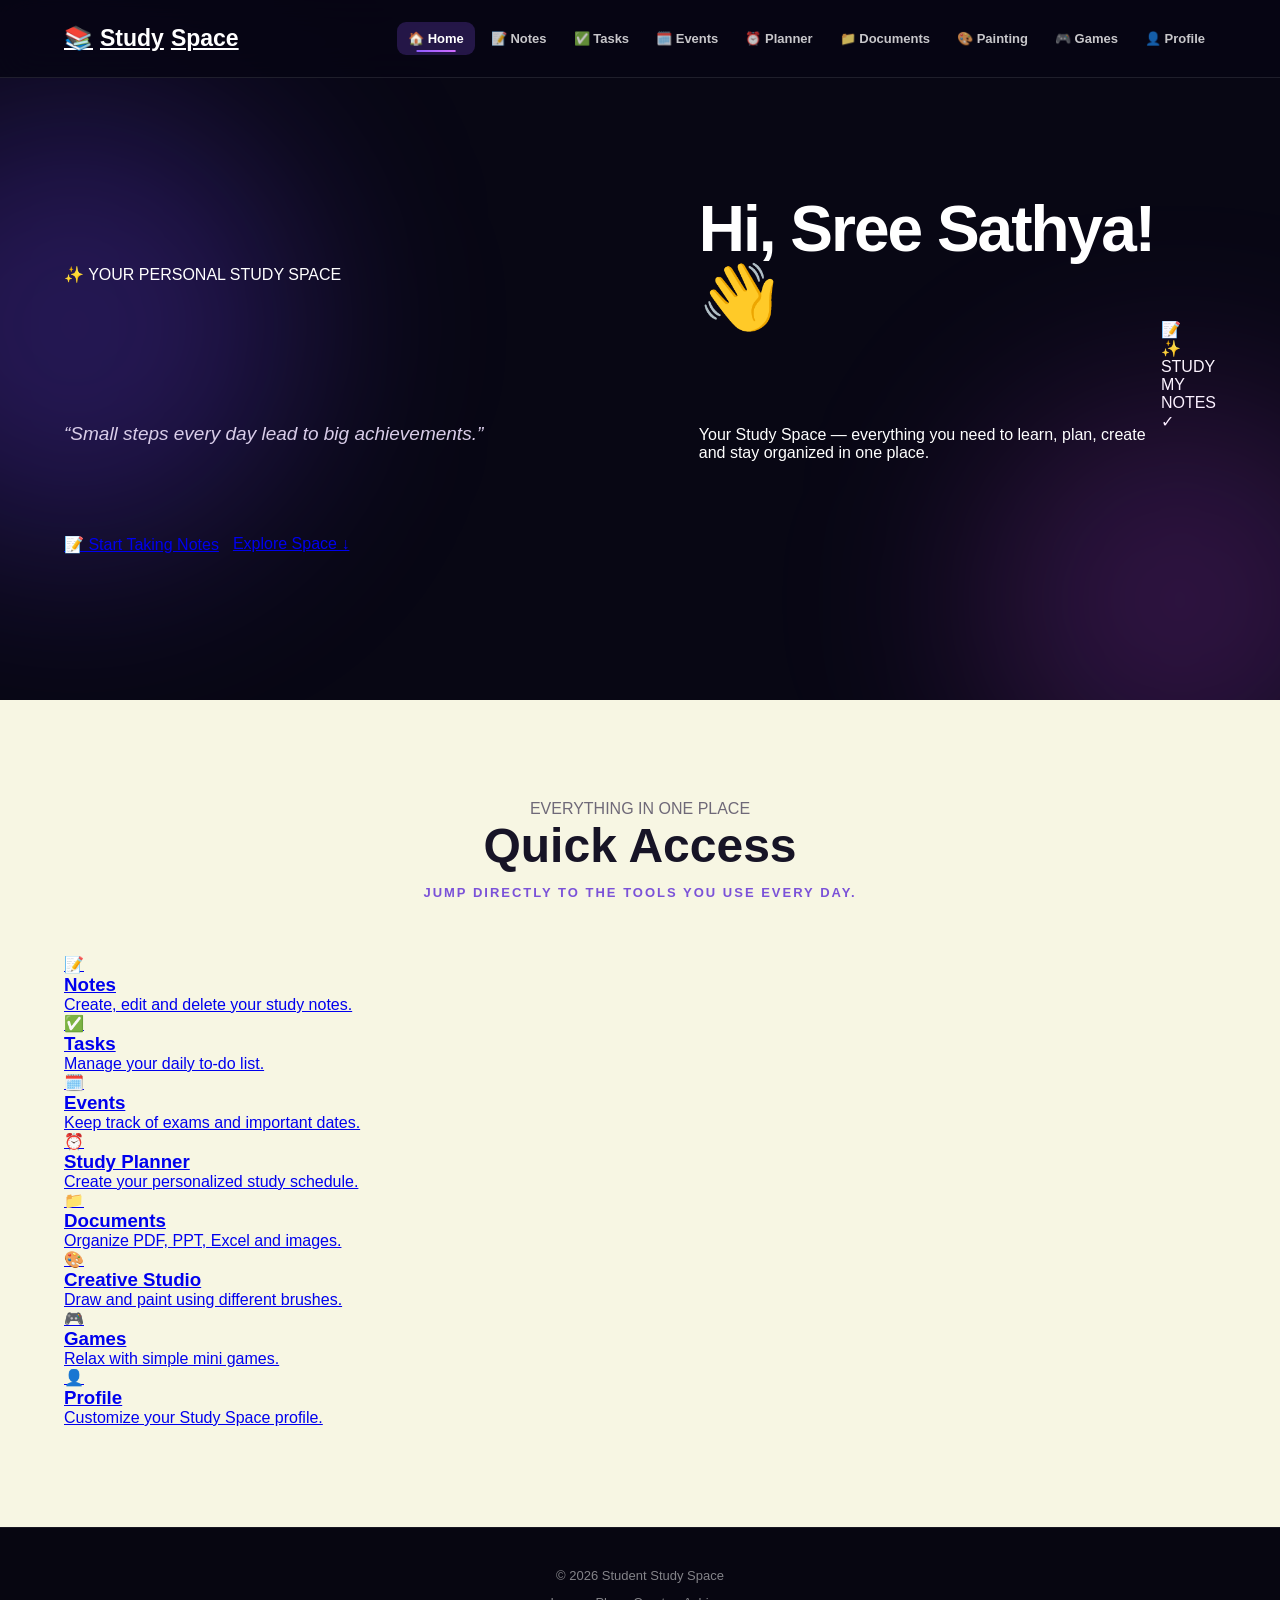
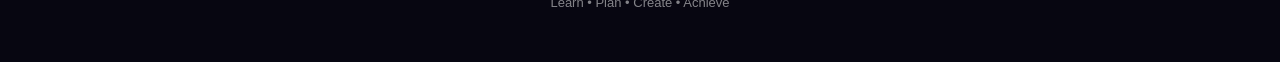
==== commit 38f29b03: "Refactor navbar and hero section in index.html Refactor navbar and hero section for improved structu" ====
--- a/index.html
+++ b/index.html
@@ -1,6 +1,5 @@
 <!DOCTYPE html>
 <html lang="en">
-
 <head>
     <meta charset="UTF-8">
     <meta name="viewport" content="width=device-width, initial-scale=1.0">
@@ -12,543 +11,220 @@
 
 <body>
 
-    <!-- ================= NAVBAR ================= -->
-
-    <header class="navbar">
-
-        <div class="logo">
-            📚
-            <span>Study</span>
-            <span class="logo-space">Space</span>
-        </div>
-
-        <nav>
-
-            <a href="index.html" class="active">
-                🏠 Home
+<!-- NAVBAR -->
+<header class="navbar">
+
+    <a href="index.html" class="logo">
+        📚 <span>Study</span> Space
+    </a>
+
+    <nav>
+        <a class="active" href="index.html">🏠 Home</a>
+        <a href="pages/notes.html">📝 Notes</a>
+        <a href="pages/tasks.html">✅ Tasks</a>
+        <a href="pages/events.html">🗓️ Events</a>
+        <a href="pages/planner.html">⏰ Planner</a>
+        <a href="pages/documents.html">📁 Documents</a>
+        <a href="pages/painting.html">🎨 Painting</a>
+        <a href="pages/games.html">🎮 Games</a>
+        <a href="pages/profile.html">👤 Profile</a>
+    </nav>
+
+</header>
+
+
+<!-- HERO -->
+<section class="hero">
+
+    <div class="hero-content">
+
+        <div class="welcome-badge">
+            ✨ YOUR PERSONAL STUDY SPACE
+        </div>
+
+        <h1>
+            Hi,
+            <span id="userName">Sree Sathya</span>!
+            👋
+        </h1>
+
+        <p class="quote">
+            “Small steps every day lead to big achievements.”
+        </p>
+
+        <p class="description">
+            Your Study Space — everything you need to
+            learn, plan, create and stay organized
+            in one place.
+        </p>
+
+        <div class="hero-buttons">
+
+            <a href="pages/notes.html" class="btn primary">
+                📝 Start Taking Notes
             </a>
 
-            <a href="pages/notes.html">
-                📝 Notes
+            <a href="#quickAccess" class="btn secondary">
+                Explore Space ↓
             </a>
 
-            <a href="pages/tasks.html">
-                ✅ Tasks
-            </a>
-
-            <a href="pages/events.html">
-                📅 Events
-            </a>
-
-            <a href="pages/planner.html">
-                ⏰ Planner
-            </a>
-
-            <a href="pages/documents.html">
-                📁 Documents
-            </a>
-
-            <a href="pages/painting.html">
-                🎨 Painting
-            </a>
-
-            <a href="pages/games.html">
-                🎮 Games
-            </a>
-
-            <a href="pages/profile.html">
-                👤 Profile
-            </a>
-
-        </nav>
-
-    </header>
-
-
-    <!-- ================= HERO ================= -->
-
-    <section class="hero">
-
-        <div class="hero-overlay"></div>
-
-        <div class="hero-content">
-
-            <div class="hero-text">
-
-                <p class="welcome">
-                    ✨ Welcome to your personal study space
-                </p>
-
-                <h1>
-                    Hi, Sree Sathya!
-                    <span>👋</span>
-                </h1>
-
-                <p class="quote">
-                    "Small steps every day lead to big achievements."
-                </p>
-
-                <p class="hero-description">
-                    Your Study Space — Everything you need
-                    to learn, plan, create and stay organized
-                    in one place.
-                </p>
-
-                <div class="hero-buttons">
-
-                    <a
-                        href="pages/notes.html"
-                        class="primary-btn">
-
-                        📝 Start Taking Notes
-
-                    </a>
-
-                    <a
-                        href="#quick-access"
-                        class="secondary-btn">
-
-                        Explore Space ↓
-
-                    </a>
-
-                </div>
-
-            </div>
-
-
-            <!-- HERO IMAGE / CARD -->
-
-            <div class="hero-visual">
-
-                <div class="glass-card">
-
-                    <div class="card-top">
-
-                        <span>
-                            📊 Today's Study
-                        </span>
-
-                        <span class="status">
-                            ● Active
-                        </span>
-
-                    </div>
-
-
-                    <div class="progress-section">
-
-                        <div class="progress-info">
-
-                            <span>
-                                Daily Progress
-                            </span>
-
-                            <strong>
-                                75%
-                            </strong>
-
-                        </div>
-
-                        <div class="progress-bar">
-
-                            <div class="progress-fill"></div>
-
-                        </div>
-
-                    </div>
-
-
-                    <div class="mini-stats">
-
-                        <div class="mini-stat">
-
-                            <span>📝</span>
-
-                            <div>
-                                <strong>12</strong>
-                                <small>Notes</small>
-                            </div>
-
-                        </div>
-
-
-                        <div class="mini-stat">
-
-                            <span>✅</span>
-
-                            <div>
-                                <strong>8</strong>
-                                <small>Tasks</small>
-                            </div>
-
-                        </div>
-
-
-                        <div class="mini-stat">
-
-                            <span>⏰</span>
-
-                            <div>
-                                <strong>4h</strong>
-                                <small>Study</small>
-                            </div>
-
-                        </div>
-
-                    </div>
-
-                </div>
-
-
-                <div class="floating-icon icon-one">
-                    📚
-                </div>
-
-                <div class="floating-icon icon-two">
-                    ✨
-                </div>
-
-                <div class="floating-icon icon-three">
-                    🎨
-                </div>
-
-            </div>
-
-        </div>
-
-    </section>
-
-
-    <!-- ================= QUICK ACCESS ================= -->
-
-    <section
-        class="quick-section"
-        id="quick-access">
-
-        <div class="section-heading">
-
-            <p>
-                Everything in one place
-            </p>
-
-            <h2>
-                Quick Access
-            </h2>
-
-            <span>
-                Jump directly to the tools you use every day.
-            </span>
-
-        </div>
-
-
-        <div class="quick-grid">
-
-
-            <!-- NOTES -->
-
-            <a
-                href="pages/notes.html"
-                class="quick-card">
-
-                <div class="quick-icon notes-icon">
-                    📝
-                </div>
-
-                <h3>
-                    Notes
-                </h3>
-
-                <p>
-                    Create, edit and organize
-                    your study notes.
-                </p>
-
-                <span class="card-link">
-                    Open Notes →
-                </span>
-
-            </a>
-
-
-            <!-- TASKS -->
-
-            <a
-                href="pages/tasks.html"
-                class="quick-card">
-
-                <div class="quick-icon tasks-icon">
-                    ✅
-                </div>
-
-                <h3>
-                    Tasks
-                </h3>
-
-                <p>
-                    Manage your daily
-                    to-do list and goals.
-                </p>
-
-                <span class="card-link">
-                    Open Tasks →
-                </span>
-
-            </a>
-
-
-            <!-- EVENTS -->
-
-            <a
-                href="pages/events.html"
-                class="quick-card">
-
-                <div class="quick-icon events-icon">
-                    📅
-                </div>
-
-                <h3>
-                    Events
-                </h3>
-
-                <p>
-                    Keep track of important
-                    dates and events.
-                </p>
-
-                <span class="card-link">
-                    Open Events →
-                </span>
-
-            </a>
-
-
-            <!-- PLANNER -->
-
-            <a
-                href="pages/planner.html"
-                class="quick-card">
-
-                <div class="quick-icon planner-icon">
-                    ⏰
-                </div>
-
-                <h3>
-                    Study Planner
-                </h3>
-
-                <p>
-                    Create a personalized
-                    study schedule.
-                </p>
-
-                <span class="card-link">
-                    Open Planner →
-                </span>
-
-            </a>
-
-
-            <!-- DOCUMENTS -->
-
-            <a
-                href="pages/documents.html"
-                class="quick-card">
-
-                <div class="quick-icon documents-icon">
-                    📁
-                </div>
-
-                <h3>
-                    Documents
-                </h3>
-
-                <p>
-                    Save PDFs, documents,
-                    PPTs, Excel and images.
-                </p>
-
-                <span class="card-link">
-                    Open Documents →
-                </span>
-
-            </a>
-
-
-            <!-- PAINTING -->
-
-            <a
-                href="pages/painting.html"
-                class="quick-card">
-
-                <div class="quick-icon painting-icon">
-                    🎨
-                </div>
-
-                <h3>
-                    Painting
-                </h3>
-
-                <p>
-                    Draw, paint and express
-                    your creativity.
-                </p>
-
-                <span class="card-link">
-                    Start Painting →
-                </span>
-
-            </a>
-
-
-            <!-- GAMES -->
-
-            <a
-                href="pages/games.html"
-                class="quick-card">
-
-                <div class="quick-icon games-icon">
-                    🎮
-                </div>
-
-                <h3>
-                    Games
-                </h3>
-
-                <p>
-                    Take a short break with
-                    simple fun games.
-                </p>
-
-                <span class="card-link">
-                    Play Games →
-                </span>
-
-            </a>
-
-
-            <!-- PROFILE -->
-
-            <a
-                href="pages/profile.html"
-                class="quick-card">
-
-                <div class="quick-icon profile-icon">
-                    👤
-                </div>
-
-                <h3>
-                    Profile
-                </h3>
-
-                <p>
-                    Manage your personal
-                    study-space profile.
-                </p>
-
-                <span class="card-link">
-                    View Profile →
-                </span>
-
-            </a>
-
-        </div>
-
-    </section>
-
-
-    <!-- ================= STUDY SECTION ================= -->
-
-    <section class="study-section">
-
-        <div class="study-content">
-
-            <p class="section-label">
-                FOCUS • PLAN • ACHIEVE
-            </p>
-
-            <h2>
-                Make every study session count.
-            </h2>
-
-            <p>
-                Plan your day, organize your notes,
-                complete your tasks and keep your
-                important documents together.
-            </p>
-
-            <a
-                href="pages/planner.html"
-                class="primary-btn">
-
-                ⏰ Create Study Schedule
-
-            </a>
-
-        </div>
-
-
-        <div class="study-card">
-
-            <div class="study-card-header">
-
-                <span>
-                    📚 Today's Focus
-                </span>
-
-                <span>
-                    10:00 AM
-                </span>
-
-            </div>
-
-            <div class="study-task completed">
-                <span>✓</span>
-                Mathematics Revision
-            </div>
-
-            <div class="study-task completed">
-                <span>✓</span>
-                Deep Learning Notes
-            </div>
-
-            <div class="study-task">
-                <span>○</span>
-                Practice Python
-            </div>
-
-            <div class="study-task">
-                <span>○</span>
-                UI Design Practice
-            </div>
-
-        </div>
-
-    </section>
-
-
-    <!-- ================= FOOTER ================= -->
-
-    <footer>
-
-        <div class="footer-logo">
-            📚 Student Study Space
-        </div>
+        </div>
+
+    </div>
+
+
+    <!-- CSS NOTEBOOK -->
+    <div class="notebook-area">
+
+        <div class="floating-card card-one">
+            📝
+        </div>
+
+        <div class="floating-card card-two">
+            ✨
+        </div>
+
+        <div class="notebook">
+
+            <div class="notebook-top">
+                STUDY
+            </div>
+
+            <div class="notebook-title">
+                MY<br>
+                NOTES
+            </div>
+
+            <div class="notebook-lines">
+                <span></span>
+                <span></span>
+                <span></span>
+                <span class="short"></span>
+            </div>
+
+            <div class="check">
+                ✓
+            </div>
+
+        </div>
+
+    </div>
+
+</section>
+
+
+<!-- QUICK ACCESS -->
+<section id="quickAccess" class="quick-section">
+
+    <div class="section-heading">
+
+        <span>
+            EVERYTHING IN ONE PLACE
+        </span>
+
+        <h2>
+            Quick Access
+        </h2>
 
         <p>
-            Learn • Create • Organize • Achieve
+            Jump directly to the tools you use every day.
         </p>
 
-        <span>
-            © 2026 Student Study Space
-        </span>
-
-    </footer>
-
-
-    <script src="script.js"></script>
+    </div>
+
+
+    <div class="feature-grid">
+
+        <a href="pages/notes.html" class="feature-card">
+            <div class="feature-icon">📝</div>
+            <h3>Notes</h3>
+            <p>
+                Create, edit and delete your study notes.
+            </p>
+        </a>
+
+
+        <a href="pages/tasks.html" class="feature-card">
+            <div class="feature-icon">✅</div>
+            <h3>Tasks</h3>
+            <p>
+                Manage your daily to-do list.
+            </p>
+        </a>
+
+
+        <a href="pages/events.html" class="feature-card">
+            <div class="feature-icon">🗓️</div>
+            <h3>Events</h3>
+            <p>
+                Keep track of exams and important dates.
+            </p>
+        </a>
+
+
+        <a href="pages/planner.html" class="feature-card">
+            <div class="feature-icon">⏰</div>
+            <h3>Study Planner</h3>
+            <p>
+                Create your personalized study schedule.
+            </p>
+        </a>
+
+
+        <a href="pages/documents.html" class="feature-card">
+            <div class="feature-icon">📁</div>
+            <h3>Documents</h3>
+            <p>
+                Organize PDF, PPT, Excel and images.
+            </p>
+        </a>
+
+
+        <a href="pages/painting.html" class="feature-card">
+            <div class="feature-icon">🎨</div>
+            <h3>Creative Studio</h3>
+            <p>
+                Draw and paint using different brushes.
+            </p>
+        </a>
+
+
+        <a href="pages/games.html" class="feature-card">
+            <div class="feature-icon">🎮</div>
+            <h3>Games</h3>
+            <p>
+                Relax with simple mini games.
+            </p>
+        </a>
+
+
+        <a href="pages/profile.html" class="feature-card">
+            <div class="feature-icon">👤</div>
+            <h3>Profile</h3>
+            <p>
+                Customize your Study Space profile.
+            </p>
+        </a>
+
+    </div>
+
+</section>
+
+
+<footer>
+
+    <p>
+        © 2026 Student Study Space
+    </p>
+
+    <p>
+        Learn • Plan • Create • Achieve
+    </p>
+
+</footer>
+
+
+<script src="script.js"></script>
 
 </body>
-
 </html>
--- a/styles.css
+++ b/styles.css
@@ -1,81 +1,86 @@
+/* ==========================================
+   STUDENT STUDY SPACE
+   PREMIUM HOME PAGE
+========================================== */
+
+
+/* =========================
+   RESET
+========================= */
+
 * {
     margin: 0;
     padding: 0;
     box-sizing: border-box;
 }
 
-: root {
-    --primary-color: #6366f1;
-    --secondary-color: #ec4899;
-    --success-color: #10b981;
-    --warning-color: #f59e0b;
-    --danger-color: #ef4444;
-    --dark-color: #1f2937;
-    --light-color: #f9fafb;
-    --gray-color: #6b7280;
-    --border-radius: 12px;
-    --box-shadow: 0 4px 6px rgba(0, 0, 0, 0.1);
-    --transition: all 0.3s ease;
-}
+
+html {
+    scroll-behavior: smooth;
+}
+
+
 body {
 
-    margin: 0;
-
-    min-height: 100vh;
-
-    font-family: "Poppins", sans-serif;
-
-    background:
-        radial-gradient(
-            circle at 10% 20%,
-            rgba(255,255,255,0.9),
-            transparent 30%
-        ),
-
-        radial-gradient(
-            circle at 90% 80%,
-            rgba(220,235,255,0.8),
-            transparent 35%
-        ),
-
-        linear-gradient(
-            135deg,
-            #eef3ff,
-            #f8f5ff,
-            #eefbf7
-        );
-
-    background-attachment: fixed;
-
-}
-/* ==========================================
-   PREMIUM WEBSITE ANIMATIONS
-========================================== */
-
-/* ---------- PAGE LOAD ---------- */
-
-body {
-    animation: pageFade 1s ease forwards;
-}
-
-@keyframes pageFade {
-    from {
-        opacity: 0;
-    }
-
-    to {
-        opacity: 1;
-    }
-}
-
-
-/* ---------- NAVBAR ---------- */
+    font-family:
+        "Segoe UI",
+        Arial,
+        sans-serif;
+
+    color: #ffffff;
+
+    background: #080714;
+
+    overflow-x: hidden;
+
+}
+
+
+/* =========================
+   NAVBAR
+========================= */
 
 .navbar {
-    animation: navSlide 0.8s ease forwards;
-}
-
-@keyframes navSlide {
+
+    position: fixed;
+
+    top: 0;
+    left: 0;
+
+    width: 100%;
+
+    height: 78px;
+
+    z-index: 1000;
+
+    display: flex;
+
+    align-items: center;
+
+    justify-content: space-between;
+
+    padding:
+        0 5%;
+
+    background:
+        rgba(7, 6, 20, 0.82);
+
+    backdrop-filter:
+        blur(18px);
+
+    -webkit-backdrop-filter:
+        blur(18px);
+
+    border-bottom:
+        1px solid
+        rgba(255,255,255,0.10);
+
+    animation:
+        navbarIn 0.8s ease;
+}
+
+
+@keyframes navbarIn {
 
     from {
         opacity: 0;
@@ -90,56 +95,610 @@
 }
 
 
-/* ---------- HERO CONTENT ---------- */
+/* =========================
+   LOGO
+========================= */
+
+.logo {
+
+    display: flex;
+
+    align-items: center;
+
+    gap: 7px;
+
+    font-size: 23px;
+
+    font-weight: 800;
+
+    color: #ffffff;
+
+    white-space: nowrap;
+
+}
+
+
+.logo-space {
+
+    color: #b98cff;
+
+}
+
+
+.logo:first-letter {
+    font-size: 25px;
+}
+
+
+/* =========================
+   NAVIGATION
+========================= */
+
+nav {
+
+    display: flex;
+
+    align-items: center;
+
+    gap: 5px;
+
+    flex-wrap: wrap;
+
+}
+
+
+nav a {
+
+    position: relative;
+
+    text-decoration: none;
+
+    color:
+        rgba(255,255,255,0.78);
+
+    font-size: 13px;
+
+    font-weight: 600;
+
+    padding:
+        9px 11px;
+
+    border-radius: 9px;
+
+    transition:
+        0.3s ease;
+
+}
+
+
+nav a:hover {
+
+    color: #ffffff;
+
+    background:
+        rgba(143,87,255,0.18);
+
+    transform:
+        translateY(-2px);
+
+}
+
+
+nav a.active {
+
+    color: #ffffff;
+
+    background:
+        rgba(143,87,255,0.22);
+
+}
+
+
+nav a::after {
+
+    content: "";
+
+    position: absolute;
+
+    bottom: 3px;
+
+    left: 50%;
+
+    width: 0;
+
+    height: 2px;
+
+    transform:
+        translateX(-50%);
+
+    background:
+        linear-gradient(
+            90deg,
+            #8e5cff,
+            #d16cff
+        );
+
+    transition:
+        width 0.3s ease;
+
+}
+
+
+nav a:hover::after,
+nav a.active::after {
+
+    width: 50%;
+
+}
+
+
+/* =========================
+   HERO
+========================= */
+
+.hero {
+
+    position: relative;
+
+    min-height: 700px;
+
+    padding:
+        150px 5% 100px;
+
+    display: flex;
+
+    align-items: center;
+
+    overflow: hidden;
+
+
+    /*
+       CHANGE THIS IMAGE IF YOU WANT
+       ANOTHER BACKGROUND
+    */
+
+    background-image:
+        url("https://images.unsplash.com/photo-1497366754035-f200968a6e72?auto=format&fit=crop&w=2000&q=85");
+
+    background-size: cover;
+
+    background-position: center;
+
+    background-attachment: fixed;
+
+}
+
+
+/* =========================
+   DARK OVERLAY
+========================= */
+
+.hero-overlay {
+
+    position: absolute;
+
+    inset: 0;
+
+    background:
+        linear-gradient(
+            90deg,
+            rgba(8,7,22,0.96) 0%,
+            rgba(12,8,30,0.88) 45%,
+            rgba(24,10,48,0.72) 100%
+        );
+
+    z-index: 1;
+
+}
+
+
+/* =========================
+   PURPLE GLOW
+========================= */
+
+.hero::before {
+
+    content: "";
+
+    position: absolute;
+
+    width: 450px;
+
+    height: 450px;
+
+    top: 100px;
+
+    left: -150px;
+
+    background:
+        rgba(116,70,255,0.28);
+
+    filter:
+        blur(100px);
+
+    border-radius: 50%;
+
+    z-index: 1;
+
+}
+
+
+.hero::after {
+
+    content: "";
+
+    position: absolute;
+
+    width: 400px;
+
+    height: 400px;
+
+    right: -100px;
+
+    bottom: -100px;
+
+    background:
+        rgba(208,78,255,0.20);
+
+    filter:
+        blur(100px);
+
+    border-radius: 50%;
+
+    z-index: 1;
+
+}
+
+
+/* =========================
+   HERO CONTENT
+========================= */
 
 .hero-content {
-    animation: heroLeft 1s ease 0.2s both;
-}
-
-@keyframes heroLeft {
+
+    position: relative;
+
+    z-index: 2;
+
+    width: 100%;
+
+    max-width: 1250px;
+
+    margin: auto;
+
+    display: grid;
+
+    grid-template-columns:
+        1.1fr
+        0.9fr;
+
+    gap: 70px;
+
+    align-items: center;
+
+}
+
+
+/* =========================
+   HERO TEXT
+========================= */
+
+.hero-text {
+
+    animation:
+        heroTextIn 1s ease
+        0.2s both;
+
+}
+
+
+@keyframes heroTextIn {
 
     from {
+
         opacity: 0;
-        transform: translateX(-60px);
+
+        transform:
+            translateX(-60px);
+
     }
 
     to {
+
         opacity: 1;
-        transform: translateX(0);
-    }
-
-}
-
-
-/* ---------- HERO DASHBOARD ---------- */
+
+        transform:
+            translateX(0);
+
+    }
+
+}
+
+
+.welcome {
+
+    display: inline-block;
+
+    padding:
+        8px 14px;
+
+    border-radius: 30px;
+
+    font-size: 13px;
+
+    color: #d7c6ff;
+
+    background:
+        rgba(143,87,255,0.15);
+
+    border:
+        1px solid
+        rgba(174,125,255,0.25);
+
+    margin-bottom: 20px;
+
+}
+
+
+.hero h1 {
+
+    font-size:
+        clamp(42px, 5vw, 72px);
+
+    line-height: 1.05;
+
+    font-weight: 800;
+
+    letter-spacing: -2px;
+
+    color: #ffffff;
+
+    margin-bottom: 22px;
+
+}
+
+
+.hero h1 span {
+
+    display: inline-block;
+
+    animation:
+        wave 2s
+        ease-in-out
+        infinite;
+
+}
+
+
+@keyframes wave {
+
+    0%,
+    100% {
+        transform: rotate(0deg);
+    }
+
+    50% {
+        transform: rotate(15deg);
+    }
+
+}
+
+
+.quote {
+
+    font-size: 19px;
+
+    font-style: italic;
+
+    color: #d9cde9;
+
+    margin-bottom: 20px;
+
+}
+
+
+.hero-description {
+
+    max-width: 600px;
+
+    font-size: 17px;
+
+    line-height: 1.8;
+
+    color:
+        rgba(255,255,255,0.70);
+
+    margin-bottom: 30px;
+
+}
+
+
+/* =========================
+   BUTTONS
+========================= */
+
+.hero-buttons {
+
+    display: flex;
+
+    gap: 14px;
+
+    flex-wrap: wrap;
+
+}
+
+
+.primary-btn,
+.secondary-btn {
+
+    display: inline-flex;
+
+    align-items: center;
+
+    justify-content: center;
+
+    text-decoration: none;
+
+    padding:
+        14px 21px;
+
+    border-radius: 12px;
+
+    font-weight: 700;
+
+    font-size: 14px;
+
+    transition:
+        0.3s ease;
+
+}
+
+
+.primary-btn {
+
+    color: #ffffff;
+
+    background:
+        linear-gradient(
+            135deg,
+            #7545ff,
+            #bd51ff
+        );
+
+    box-shadow:
+        0 12px 30px
+        rgba(122,67,255,0.35);
+
+}
+
+
+.primary-btn:hover {
+
+    transform:
+        translateY(-4px);
+
+    box-shadow:
+        0 18px 40px
+        rgba(122,67,255,0.50);
+
+}
+
+
+.secondary-btn {
+
+    color: #ffffff;
+
+    background:
+        rgba(255,255,255,0.07);
+
+    border:
+        1px solid
+        rgba(255,255,255,0.14);
+
+}
+
+
+.secondary-btn:hover {
+
+    background:
+        rgba(255,255,255,0.13);
+
+    transform:
+        translateY(-4px);
+
+}
+
+
+/* =========================
+   HERO VISUAL
+========================= */
 
 .hero-visual {
-    animation: heroRight 1s ease 0.4s both;
-}
-
-@keyframes heroRight {
+
+    position: relative;
+
+    min-height: 420px;
+
+    display: flex;
+
+    align-items: center;
+
+    justify-content: center;
+
+    animation:
+        heroVisualIn 1s ease
+        0.4s both;
+
+}
+
+
+@keyframes heroVisualIn {
 
     from {
+
         opacity: 0;
-        transform: translateX(60px);
+
+        transform:
+            translateX(60px);
+
     }
 
     to {
+
         opacity: 1;
-        transform: translateX(0);
-    }
-
-}
-
-
-/* ---------- FLOATING DASHBOARD ---------- */
-
-.dashboard-card {
+
+        transform:
+            translateX(0);
+
+    }
+
+}
+
+
+/* =========================
+   GLASS CARD
+========================= */
+
+.glass-card {
+
+    width: 100%;
+
+    max-width: 440px;
+
+    padding: 28px;
+
+    border-radius: 24px;
+
+    background:
+        linear-gradient(
+            145deg,
+            rgba(255,255,255,0.14),
+            rgba(255,255,255,0.055)
+        );
+
+    border:
+        1px solid
+        rgba(255,255,255,0.18);
+
+    backdrop-filter:
+        blur(22px);
+
+    -webkit-backdrop-filter:
+        blur(22px);
+
+    box-shadow:
+        0 30px 80px
+        rgba(0,0,0,0.40);
+
     animation:
-        dashboardFloat 5s ease-in-out infinite;
-}
-
-@keyframes dashboardFloat {
+        floatingCard 5s
+        ease-in-out
+        infinite;
+
+}
+
+
+@keyframes floatingCard {
 
     0%,
     100% {
@@ -147,1006 +706,881 @@
     }
 
     50% {
-        transform: translateY(-12px);
-    }
-
-}
-
-
-/* ---------- GLOW ---------- */
-
-.glow-circle {
+        transform: translateY(-14px);
+    }
+
+}
+
+
+/* =========================
+   CARD TOP
+========================= */
+
+.card-top {
+
+    display: flex;
+
+    justify-content: space-between;
+
+    align-items: center;
+
+    margin-bottom: 35px;
+
+    color: #ffffff;
+
+    font-weight: 700;
+
+}
+
+
+.status {
+
+    color: #6ff3a5;
+
+    font-size: 12px;
+
+}
+
+
+/* =========================
+   PROGRESS
+========================= */
+
+.progress-section {
+
+    margin-bottom: 35px;
+
+}
+
+
+.progress-info {
+
+    display: flex;
+
+    justify-content: space-between;
+
+    margin-bottom: 12px;
+
+    color:
+        rgba(255,255,255,0.8);
+
+}
+
+
+.progress-info strong {
+
+    color: #c89cff;
+
+}
+
+
+.progress-bar {
+
+    height: 10px;
+
+    border-radius: 20px;
+
+    overflow: hidden;
+
+    background:
+        rgba(255,255,255,0.12);
+
+}
+
+
+.progress-fill {
+
+    height: 100%;
+
+    width: 75%;
+
+    border-radius: inherit;
+
+    background:
+        linear-gradient(
+            90deg,
+            #7847ff,
+            #d05bff
+        );
+
     animation:
-        glowPulse 4s ease-in-out infinite;
-}
-
-@keyframes glowPulse {
+        progressLoad 2s
+        ease;
+
+}
+
+
+@keyframes progressLoad {
+
+    from {
+        width: 0;
+    }
+
+    to {
+        width: 75%;
+    }
+
+}
+
+
+/* =========================
+   MINI STATS
+========================= */
+
+.mini-stats {
+
+    display: grid;
+
+    grid-template-columns:
+        repeat(3,1fr);
+
+    gap: 10px;
+
+}
+
+
+.mini-stat {
+
+    display: flex;
+
+    align-items: center;
+
+    gap: 9px;
+
+    padding:
+        14px 10px;
+
+    border-radius: 13px;
+
+    background:
+        rgba(255,255,255,0.07);
+
+}
+
+
+.mini-stat > span {
+
+    font-size: 22px;
+
+}
+
+
+.mini-stat strong {
+
+    display: block;
+
+    color: #ffffff;
+
+}
+
+
+.mini-stat small {
+
+    color:
+        rgba(255,255,255,0.55);
+
+}
+
+
+/* =========================
+   FLOATING ICONS
+========================= */
+
+.floating-icon {
+
+    position: absolute;
+
+    width: 65px;
+
+    height: 65px;
+
+    display: flex;
+
+    align-items: center;
+
+    justify-content: center;
+
+    border-radius: 18px;
+
+    background:
+        rgba(255,255,255,0.10);
+
+    border:
+        1px solid
+        rgba(255,255,255,0.15);
+
+    backdrop-filter:
+        blur(15px);
+
+    font-size: 27px;
+
+}
+
+
+.icon-one {
+
+    top: 30px;
+
+    left: 10px;
+
+    animation:
+        floatOne 4s
+        ease-in-out
+        infinite;
+
+}
+
+
+.icon-two {
+
+    top: 80px;
+
+    right: 5px;
+
+    animation:
+        floatTwo 3.5s
+        ease-in-out
+        infinite;
+
+}
+
+
+.icon-three {
+
+    bottom: 40px;
+
+    left: 40px;
+
+    animation:
+        floatThree 4.5s
+        ease-in-out
+        infinite;
+
+}
+
+
+@keyframes floatOne {
 
     0%,
     100% {
-        opacity: 0.5;
-        transform: scale(1);
+        transform: translateY(0) rotate(0);
     }
 
     50% {
-        opacity: 1;
-        transform: scale(1.15);
-    }
-
-}
-
-
-/* ---------- HERO BUTTON ---------- */
-
-.primary-btn {
-    position: relative;
-    overflow: hidden;
-}
-
-
-.primary-btn::before {
-
-    content: "";
-
-    position: absolute;
-
-    top: 0;
-
-    left: -120%;
-
-    width: 80%;
-
-    height: 100%;
-
-    background:
-        linear-gradient(
-            90deg,
-            transparent,
-            rgba(255,255,255,0.35),
-            transparent
-        );
-
-    transform:
-        skewX(-20deg);
-
-    animation:
-        buttonShine 3s infinite;
-
-}
-
-
-@keyframes buttonShine {
-
-    0% {
-        left: -120%;
-    }
-
-    45% {
-        left: 130%;
-    }
-
-    100% {
-        left: 130%;
-    }
-
-}
-
-
-/* ---------- MINI CARDS ---------- */
-
-.mini-card {
-
-    animation:
-        miniAppear 0.7s ease both;
-}
-
-
-.mini-card:nth-child(1) {
-    animation-delay: 0.5s;
-}
-
-
-.mini-card:nth-child(2) {
-    animation-delay: 0.7s;
-}
-
-
-.mini-card:nth-child(3) {
-    animation-delay: 0.9s;
-}
-
-
-.mini-card:nth-child(4) {
-    animation-delay: 1.1s;
-}
-
-
-@keyframes miniAppear {
-
-    from {
-        opacity: 0;
-        transform:
-            translateY(20px)
-            scale(0.95);
-    }
-
-    to {
-        opacity: 1;
-        transform:
-            translateY(0)
-            scale(1);
-    }
-
-}
-
-
-/* ---------- HOVER CARDS ---------- */
-
-.feature-large,
-.feature-small,
-.tool-card {
-
-    transition:
-        transform 0.4s ease,
-        box-shadow 0.4s ease,
-        border-color 0.4s ease;
-
-}
-
-
-.feature-large:hover {
-
-    transform:
-        translateY(-10px)
-        scale(1.01);
-
-    box-shadow:
-        0 25px 70px
-        rgba(110,55,255,0.25);
-
-}
-
-
-.feature-small:hover {
-
-    transform:
-        translateY(-8px);
-
-    box-shadow:
-        0 20px 50px
-        rgba(110,55,255,0.2);
-
-}
-
-
-.tool-card:hover {
-
-    transform:
-        translateY(-12px)
-        scale(1.02);
-
-}
-
-
-/* ---------- ICON HOVER ---------- */
-
-.feature-icon,
-.tool-icon {
-
-    display: inline-block;
-
-    transition:
-        transform 0.4s ease;
-
-}
-
-
-.feature-large:hover .feature-icon,
-.feature-small:hover .feature-icon,
-.tool-card:hover .tool-icon {
-
-    transform:
-        scale(1.2)
-        rotate(-5deg);
-
-}
-
-
-/* ---------- LINK ARROW ---------- */
-
-.feature-large a,
-.feature-small a,
-.tool-link {
-
-    transition:
-        letter-spacing 0.3s ease;
-
-}
-
-
-.feature-large:hover a,
-.feature-small:hover a,
-.tool-card:hover .tool-link {
-
-    letter-spacing: 1px;
-
-}
-
-
-/* ---------- SECTION HEADINGS ---------- */
-
-.section-heading {
-
-    animation:
-        headingAppear 1s ease both;
-
-}
-
-
-@keyframes headingAppear {
-
-    from {
-        opacity: 0;
-        transform:
-            translateY(35px);
-    }
-
-    to {
-        opacity: 1;
-        transform:
-            translateY(0);
-    }
-
-}
-
-
-/* ---------- WORKFLOW ---------- */
-
-.workflow-content {
-
-    animation:
-        workflowLeft 1s ease both;
-
-}
-
-
-@keyframes workflowLeft {
-
-    from {
-        opacity: 0;
-        transform:
-            translateX(-40px);
-    }
-
-    to {
-        opacity: 1;
-        transform:
-            translateX(0);
-    }
-
-}
-
-
-.workflow-visual {
-
-    animation:
-        workflowRight 1s ease 0.2s both;
-
-}
-
-
-@keyframes workflowRight {
-
-    from {
-        opacity: 0;
-        transform:
-            translateX(40px);
-    }
-
-    to {
-        opacity: 1;
-        transform:
-            translateX(0);
-    }
-
-}
-
-
-/* ---------- FOCUS CARD ---------- */
-
-.focus-card {
-
-    animation:
-        focusFloat 4s ease-in-out infinite;
-
-}
-
-
-@keyframes focusFloat {
+        transform: translateY(-18px) rotate(8deg);
+    }
+
+}
+
+
+@keyframes floatTwo {
 
     0%,
     100% {
-        transform:
-            translateY(0)
-            rotate(0deg);
+        transform: translateY(0);
     }
 
     50% {
-        transform:
-            translateY(-15px)
-            rotate(1deg);
-    }
-
-}
-
-
-/* ---------- PROGRESS BAR ---------- */
-
-.progress div {
-
-    animation:
-        progressLoad 2s ease forwards;
-
-    transform-origin:
-        left;
-
-}
-
-
-@keyframes progressLoad {
-
-    from {
-        width: 0;
-    }
-
-    to {
-        width: 75%;
-    }
-
-}
-
-
-/* ---------- CREATIVE ART ---------- */
-
-.art-circle {
-
-    animation:
-        artFloat 5s ease-in-out infinite,
-        artGlow 3s ease-in-out infinite;
-
-}
-
-
-@keyframes artFloat {
+        transform: translateY(15px);
+    }
+
+}
+
+
+@keyframes floatThree {
 
     0%,
     100% {
-        transform:
-            translateY(0)
-            rotate(0deg);
+        transform: translateY(0);
     }
 
     50% {
-        transform:
-            translateY(-18px)
-            rotate(5deg);
-    }
-
-}
-
-
-@keyframes artGlow {
-
-    0%,
-    100% {
-        filter:
-            drop-shadow(
-                0 0 10px
-                rgba(150,80,255,0.3)
-            );
-    }
-
-    50% {
-        filter:
-            drop-shadow(
-                0 0 35px
-                rgba(150,80,255,0.7)
-            );
-    }
-
-}
-
-
-/* ---------- FLOATING STARS ---------- */
-
-.art-small.one {
-
-    animation:
-        starOne 3s ease-in-out infinite;
-
-}
-
-
-.art-small.two {
-
-    animation:
-        starTwo 4s ease-in-out infinite;
-
-}
-
-
-.art-small.three {
-
-    animation:
-        starThree 3.5s ease-in-out infinite;
-
-}
-
-
-@keyframes starOne {
-
-    0%,
-    100% {
-        transform:
-            translate(0,0)
-            rotate(0deg);
-    }
-
-    50% {
-        transform:
-            translate(-15px,-20px)
-            rotate(20deg);
-    }
-
-}
-
-
-@keyframes starTwo {
-
-    0%,
-    100% {
-        transform:
-            translate(0,0);
-    }
-
-    50% {
-        transform:
-            translate(15px,-15px);
-    }
-
-}
-
-
-@keyframes starThree {
-
-    0%,
-    100% {
-        transform:
-            scale(1);
-    }
-
-    50% {
-        transform:
-            scale(1.5);
-    }
-
-}
-
-
-/* ---------- WORKFLOW ITEMS ---------- */
-
-.workflow-item {
+        transform: translateY(-13px) rotate(-7deg);
+    }
+
+}
+
+
+/* =========================
+   QUICK SECTION
+========================= */
+
+.quick-section {
+
+    position: relative;
+
+    padding:
+        100px 5%;
+
+    background:
+        #f7f6e3;
+
+    color: #171426;
+
+}
+
+
+.section-heading {
+
+    text-align: center;
+
+    max-width: 650px;
+
+    margin:
+        0 auto 55px;
+
+}
+
+
+.section-heading p {
+
+    color: #7b52d8;
+
+    font-size: 13px;
+
+    font-weight: 700;
+
+    text-transform: uppercase;
+
+    letter-spacing: 2px;
+
+    margin-bottom: 10px;
+
+}
+
+
+.section-heading h2 {
+
+    font-size:
+        clamp(32px, 4vw, 48px);
+
+    margin-bottom: 12px;
+
+}
+
+
+.section-heading span {
+
+    color: #6f6978;
+
+}
+
+
+/* =========================
+   QUICK GRID
+========================= */
+
+.quick-grid {
+
+    max-width: 1200px;
+
+    margin: auto;
+
+    display: grid;
+
+    grid-template-columns:
+        repeat(4, 1fr);
+
+    gap: 20px;
+
+}
+
+
+/* =========================
+   QUICK CARD
+========================= */
+
+.quick-card {
+
+    position: relative;
+
+    text-decoration: none;
+
+    color: #171426;
+
+    padding: 28px;
+
+    min-height: 230px;
+
+    border-radius: 20px;
+
+    background:
+        rgba(255,255,255,0.85);
+
+    border:
+        1px solid
+        rgba(30,20,50,0.08);
+
+    box-shadow:
+        0 10px 35px
+        rgba(30,20,50,0.07);
 
     transition:
-        transform 0.3s ease,
-        padding-left 0.3s ease;
-
-}
-
-
-.workflow-item:hover {
+        0.35s ease;
+
+    overflow: hidden;
+
+}
+
+
+.quick-card:hover {
 
     transform:
-        translateX(10px);
-
-    padding-left: 10px;
-
-}
-
-
-.workflow-item > span {
-
-    transition:
-        transform 0.3s ease;
-
-}
-
-
-.workflow-item:hover > span {
-
-    transform:
-        scale(1.2);
-
-}
-
-
-/* ---------- NAV LINKS ---------- */
-
-nav a {
-
-    position: relative;
-
-}
-
-
-nav a::after {
+        translateY(-10px);
+
+    box-shadow:
+        0 22px 50px
+        rgba(50,30,80,0.14);
+
+}
+
+
+.quick-card::before {
 
     content: "";
 
     position: absolute;
 
-    bottom: -7px;
-
-    left: 0;
-
-    width: 0;
-
-    height: 2px;
+    width: 100px;
+
+    height: 100px;
+
+    right: -40px;
+
+    top: -40px;
+
+    border-radius: 50%;
+
+    background:
+        rgba(135,81,255,0.10);
+
+}
+
+
+.quick-icon {
+
+    width: 58px;
+
+    height: 58px;
+
+    display: flex;
+
+    align-items: center;
+
+    justify-content: center;
+
+    border-radius: 16px;
+
+    font-size: 28px;
+
+    margin-bottom: 20px;
+
+    background:
+        #eee9ff;
+
+}
+
+
+.quick-card h3 {
+
+    font-size: 20px;
+
+    margin-bottom: 9px;
+
+}
+
+
+.quick-card p {
+
+    font-size: 14px;
+
+    line-height: 1.6;
+
+    color: #777181;
+
+    margin-bottom: 20px;
+
+}
+
+
+.card-link {
+
+    font-size: 13px;
+
+    font-weight: 700;
+
+    color: #7650cf;
+
+}
+
+
+.quick-card:hover .card-link {
+
+    letter-spacing: 0.5px;
+
+}
+
+
+/* =========================
+   STUDY SECTION
+========================= */
+
+.study-section {
+
+    padding:
+        110px 8%;
+
+    display: grid;
+
+    grid-template-columns:
+        1fr 1fr;
+
+    gap: 80px;
+
+    align-items: center;
 
     background:
         linear-gradient(
-            90deg,
-            #743cff,
-            #c151ff
+            135deg,
+            #0c091d,
+            #17102b
         );
 
-    transition:
-        width 0.3s ease;
-
-}
-
-
-nav a:hover::after {
-
-    width: 100%;
-
-}
-
-
-/* ---------- BUTTON HOVER ---------- */
-
-.primary-btn,
-.secondary-btn {
-
-    transition:
-        transform 0.3s ease,
-        box-shadow 0.3s ease,
-        background 0.3s ease;
-
-}
-
-
-.primary-btn:hover,
-.secondary-btn:hover {
-
-    transform:
-        translateY(-4px);
-
-}
-
-
-/* ---------- SMOOTH SCROLL ---------- */
-
-html {
-
-    scroll-behavior:
-        smooth;
-
-}
-
-
-/* ---------- REDUCE MOTION ---------- */
-
-@media (prefers-reduced-motion: reduce) {
-
-    *,
-    *::before,
-    *::after {
-
-        animation-duration:
-            0.01ms !important;
-
-        animation-iteration-count:
-            1 !important;
-
-        transition-duration:
-            0.01ms !important;
-
-        scroll-behavior:
-            auto !important;
-
-    }
-
-}
-
-body {
-    font-family: 'Segoe UI', Tahoma, Geneva, Verdana, sans-serif;
-    background-color: var(--light-color);
-    color: var(--dark-color);
-    line-height: 1.6;
-}
-
-/* Navigation Bar */
-.navbar {
-    background: linear-gradient(135deg, var(--primary-color), var(--secondary-color));
-    padding: 1rem 0;
-    position: sticky;
-    top: 0;
-    z-index: 1000;
-    box-shadow: var(--box-shadow);
-}
-
-.nav-container {
-    max-width: 1200px;
-    margin: 0 auto;
-    padding: 0 2rem;
+}
+
+
+.study-content {
+
+    max-width: 600px;
+
+}
+
+
+.section-label {
+
+    color: #b784ff;
+
+    font-size: 12px;
+
+    font-weight: 800;
+
+    letter-spacing: 2px;
+
+    margin-bottom: 15px;
+
+}
+
+
+.study-content h2 {
+
+    font-size:
+        clamp(34px, 4vw, 55px);
+
+    line-height: 1.1;
+
+    margin-bottom: 20px;
+
+}
+
+
+.study-content > p {
+
+    color:
+        rgba(255,255,255,0.62);
+
+    line-height: 1.8;
+
+    margin-bottom: 30px;
+
+}
+
+
+/* =========================
+   STUDY CARD
+========================= */
+
+.study-card {
+
+    padding: 28px;
+
+    border-radius: 22px;
+
+    background:
+        rgba(255,255,255,0.07);
+
+    border:
+        1px solid
+        rgba(255,255,255,0.11);
+
+    backdrop-filter:
+        blur(15px);
+
+    box-shadow:
+        0 30px 70px
+        rgba(0,0,0,0.3);
+
+}
+
+
+.study-card-header {
+
     display: flex;
+
     justify-content: space-between;
+
+    color:
+        rgba(255,255,255,0.65);
+
+    font-size: 13px;
+
+    margin-bottom: 25px;
+
+}
+
+
+.study-task {
+
+    display: flex;
+
     align-items: center;
-}
-
-.logo {
-    font-size: 1.5rem;
-    font-weight: bold;
-    color: white;
-}
-
-.nav-menu {
+
+    gap: 14px;
+
+    padding: 16px 10px;
+
+    border-bottom:
+        1px solid
+        rgba(255,255,255,0.07);
+
+    color:
+        rgba(255,255,255,0.82);
+
+}
+
+
+.study-task span {
+
+    width: 28px;
+
+    height: 28px;
+
     display: flex;
-    list-style: none;
-    gap: 2rem;
-    flex-wrap: wrap;
-}
-
-.nav-menu a {
-    color: white;
-    text-decoration: none;
-    font-weight: 500;
-    transition: var(--transition);
-    padding: 0.5rem 1rem;
-    border-radius: var(--border-radius);
-}
-
-.nav-menu a:hover,
-.nav-menu a.active {
-    background-color: rgba(255, 255, 255, 0.2);
-    transform: translateY(-2px);
-}
-
-/* Container */
-.container {
-    max-width: 1200px;
-    margin: 0 auto;
-    padding: 0 2rem;
-}
-
-/* Hero Section */
-.hero {
-    background: linear-gradient(135deg, var(--primary-color), var(--secondary-color));
-    color: white;
-    padding: 4rem 2rem;
+
+    align-items: center;
+
+    justify-content: center;
+
+    border-radius: 50%;
+
+    background:
+        rgba(255,255,255,0.08);
+
+}
+
+
+.study-task.completed {
+
+    color:
+        rgba(255,255,255,0.45);
+
+    text-decoration:
+        line-through;
+
+}
+
+
+.study-task.completed span {
+
+    background:
+        rgba(78,215,135,0.18);
+
+    color:
+        #63e89b;
+
+}
+
+
+/* =========================
+   FOOTER
+========================= */
+
+footer {
+
+    padding:
+        40px 5%;
+
     text-align: center;
-    animation: fadeIn 0.6s ease-in;
-}
-
-.hero-content h1 {
-    font-size: 3rem;
-    margin-bottom: 1rem;
-}
-
-.hero-content .tagline {
-    font-size: 1.3rem;
-    font-style: italic;
-    margin-bottom: 2rem;
-    opacity: 0.9;
-}
-
-.hero-content h2 {
-    font-size: 1.8rem;
-    font-weight: 400;
-}
-
-/* Quick Access Section */
-.quick-access {
-    padding: 4rem 2rem;
-    background-color: white;
-}
-
-.quick-access h2 {
-    text-align: center;
-    font-size: 2rem;
-    margin-bottom: 3rem;
-    color: var(--dark-color);
-}
-
-.cards-grid {
-    display: grid;
-    grid-template-columns: repeat(auto-fit, minmax(280px, 1fr));
-    gap: 2rem;
-    margin-bottom: 3rem;
-}
-
-.card {
-    background: white;
-    border-radius: var(--border-radius);
-    padding: 2rem;
-    text-align: center;
-    box-shadow: var(--box-shadow);
-    transition: var(--transition);
-    border: 2px solid transparent;
-}
-
-.card:hover {
-    transform: translateY(-8px);
-    box-shadow: 0 12px 24px rgba(0, 0, 0, 0.15);
-    border-color: var(--primary-color);
-}
-
-.card-icon {
-    font-size: 3rem;
-    margin-bottom: 1rem;
-}
-
-.card h3 {
-    color: var(--primary-color);
-    margin-bottom: 0.5rem;
-    font-size: 1.3rem;
-}
-
-.card p {
-    color: var(--gray-color);
-    margin-bottom: 1.5rem;
-}
-
-.card-btn {
-    display: inline-block;
-    background: var(--primary-color);
-    color: white;
-    padding: 0.75rem 1.5rem;
-    border-radius: var(--border-radius);
-    text-decoration: none;
-    transition: var(--transition);
-    font-weight: 500;
-}
-
-.card-btn:hover {
-    background: var(--secondary-color);
-    transform: scale(1.05);
-}
-
-/* Features Section */
-.features {
-    padding: 4rem 2rem;
-    background: linear-gradient(135deg, #f0f4ff, #fff0f8);
-}
-
-.features h2 {
-    text-align: center;
-    font-size: 2rem;
-    margin-bottom: 3rem;
-    color: var(--dark-color);
-}
-
-.features-grid {
-    display: grid;
-    grid-template-columns: repeat(auto-fit, minmax(280px, 1fr));
-    gap: 2rem;
-}
-
-.feature {
-    background: white;
-    padding: 2rem;
-    border-radius: var(--border-radius);
-    text-align: center;
-    box-shadow: var(--box-shadow);
-    transition: var(--transition);
-}
-
-.feature:hover {
-    transform: translateY(-5px);
-    box-shadow: 0 8px 16px rgba(0, 0, 0, 0.1);
-}
-
-.feature h3 {
-    color: var(--primary-color);
-    margin-bottom: 1rem;
-    font-size: 1.2rem;
-}
-
-.feature p {
-    color: var(--gray-color);
-}
-
-/* Footer */
-.footer {
-    background: var(--dark-color);
-    color: white;
-    text-align: center;
-    padding: 2rem;
-    margin-top: 4rem;
-}
-
-.footer p {
-    margin: 0.5rem 0;
-}
-
-/* Animations */
-@keyframes fadeIn {
-    from {
-        opacity: 0;
-        transform: translateY(-20px);
-    }
-    to {
-        opacity: 1;
-        transform: translateY(0);
-    }
-}
-
-/* Form Styles */
-.form-group {
-    margin-bottom: 1.5rem;
-}
-
-.form-group label {
-    display: block;
-    margin-bottom: 0.5rem;
-    font-weight: 500;
-    color: var(--dark-color);
-}
-
-.form-group input,
-.form-group textarea,
-.form-group select {
-    width: 100%;
-    padding: 0.75rem;
-    border: 2px solid #e5e7eb;
-    border-radius: var(--border-radius);
-    font-family: inherit;
-    transition: var(--transition);
-}
-
-.form-group input:focus,
-.form-group textarea:focus,
-.form-group select:focus {
-    outline: none;
-    border-color: var(--primary-color);
-    box-shadow: 0 0 0 3px rgba(99, 102, 241, 0.1);
-}
-
-.btn {
-    display: inline-block;
-    padding: 0.75rem 1.5rem;
-    background: var(--primary-color);
-    color: white;
-    border: none;
-    border-radius: var(--border-radius);
-    font-weight: 500;
-    cursor: pointer;
-    transition: var(--transition);
-    font-size: 1rem;
-}
-
-.btn:hover {
-    background: var(--secondary-color);
-    transform: translateY(-2px);
-}
-
-.btn-secondary {
-    background: var(--gray-color);
-}
-
-.btn-secondary:hover {
-    background: var(--dark-color);
-}
-
-.btn-success {
-    background: var(--success-color);
-}
-
-.btn-success:hover {
-    background: #059669;
-}
-
-.btn-danger {
-    background: var(--danger-color);
-}
-
-.btn-danger:hover {
-    background: #dc2626;
-}
-
-/* List Styles */
-.list-container {
-    background: white;
-    border-radius: var(--border-radius);
-    box-shadow: var(--box-shadow);
-    overflow: hidden;
-}
-
-.list-item {
-    padding: 1.5rem;
-    border-bottom: 1px solid #e5e7eb;
-    display: flex;
-    justify-content: space-between;
-    align-items: center;
-    transition: var(--transition);
-}
-
-.list-item:last-child {
-    border-bottom: none;
-}
-
-.list-item:hover {
-    background-color: #f9fafb;
-}
-
-.list-item-content {
-    flex: 1;
-}
-
-.list-item-actions {
-    display: flex;
-    gap: 0.5rem;
-}
-
-/* Responsive Design */
-@media (max-width: 768px) {
-    .nav-menu {
-        gap: 0.5rem;
-        font-size: 0.9rem;
-    }
-
-    .nav-menu a {
-        padding: 0.4rem 0.8rem;
-    }
-
-    .hero-content h1 {
-        font-size: 2rem;
-    }
-
-    .hero-content h2 {
-        font-size: 1.3rem;
-    }
-
-    .cards-grid,
-    .features-grid {
-        grid-template-columns: 1fr;
-    }
-
-    .quick-access h2,
-    .features h2 {
-        font-size: 1.5rem;
-    }
-}
-
-@media (max-width: 480px) {
-    .nav-container {
+
+    background: #070611;
+
+    border-top:
+        1px solid
+        rgba(255,255,255,0.07);
+
+}
+
+
+.footer-logo {
+
+    font-size: 18px;
+
+    font-weight: 700;
+
+    margin-bottom: 8px;
+
+}
+
+
+footer p {
+
+    color:
+        rgba(255,255,255,0.5);
+
+    font-size: 13px;
+
+    margin-bottom: 12px;
+
+}
+
+
+footer span {
+
+    color:
+        rgba(255,255,255,0.3);
+
+    font-size: 12px;
+
+}
+
+
+/* =========================
+   MOBILE
+========================= */
+
+@media(max-width: 1100px) {
+
+    nav a {
+
+        padding:
+            7px 7px;
+
+        font-size: 12px;
+
+    }
+
+    .quick-grid {
+
+        grid-template-columns:
+            repeat(2,1fr);
+
+    }
+
+}
+
+
+@media(max-width: 850px) {
+
+    .navbar {
+
+        height: auto;
+
+        min-height: 70px;
+
         flex-direction: column;
-        gap: 1rem;
-    }
-
-    .nav-menu {
-        flex-direction: column;
-        gap: 0.5rem;
-    }
-
-    .hero-content h1 {
-        font-size: 1.5rem;
+
+        gap: 10px;
+
+        padding:
+            15px 4%;
+
+    }
+
+    nav {
+
+        justify-content: center;
+
     }
 
     .hero {
-        padding: 2rem 1rem;
-    }
-    
-}
-
+
+        padding-top: 180px;
+
+        background-attachment:
+            scroll;
+
+    }
+
+    .hero-content {
+
+        grid-template-columns:
+            1fr;
+
+        text-align: center;
+
+    }
+
+    .hero-description {
+
+        margin-left: auto;
+
+        margin-right: auto;
+
+    }
+
+    .hero-buttons {
+
+        justify-content: center;
+
+    }
+
+    .hero-visual {
+
+        min-height: 350px;
+
+    }
+
+    .study-section {
+
+        grid-template-columns:
+            1fr;
+
+    }
+
+}
+
+
+@media(max-width: 550px) {
+
+    .quick-grid {
+
+        grid-template-columns:
+            1fr;
+
+    }
+
+    .hero h1 {
+
+        font-size: 42px;
+
+    }
+
+    .mini-stats {
+
+        grid-template-columns:
+            1fr;
+
+    }
+
+    .floating-icon {
+
+        display: none;
+
+    }
+
+    nav a {
+
+        font-size: 11px;
+
+    }
+
+}
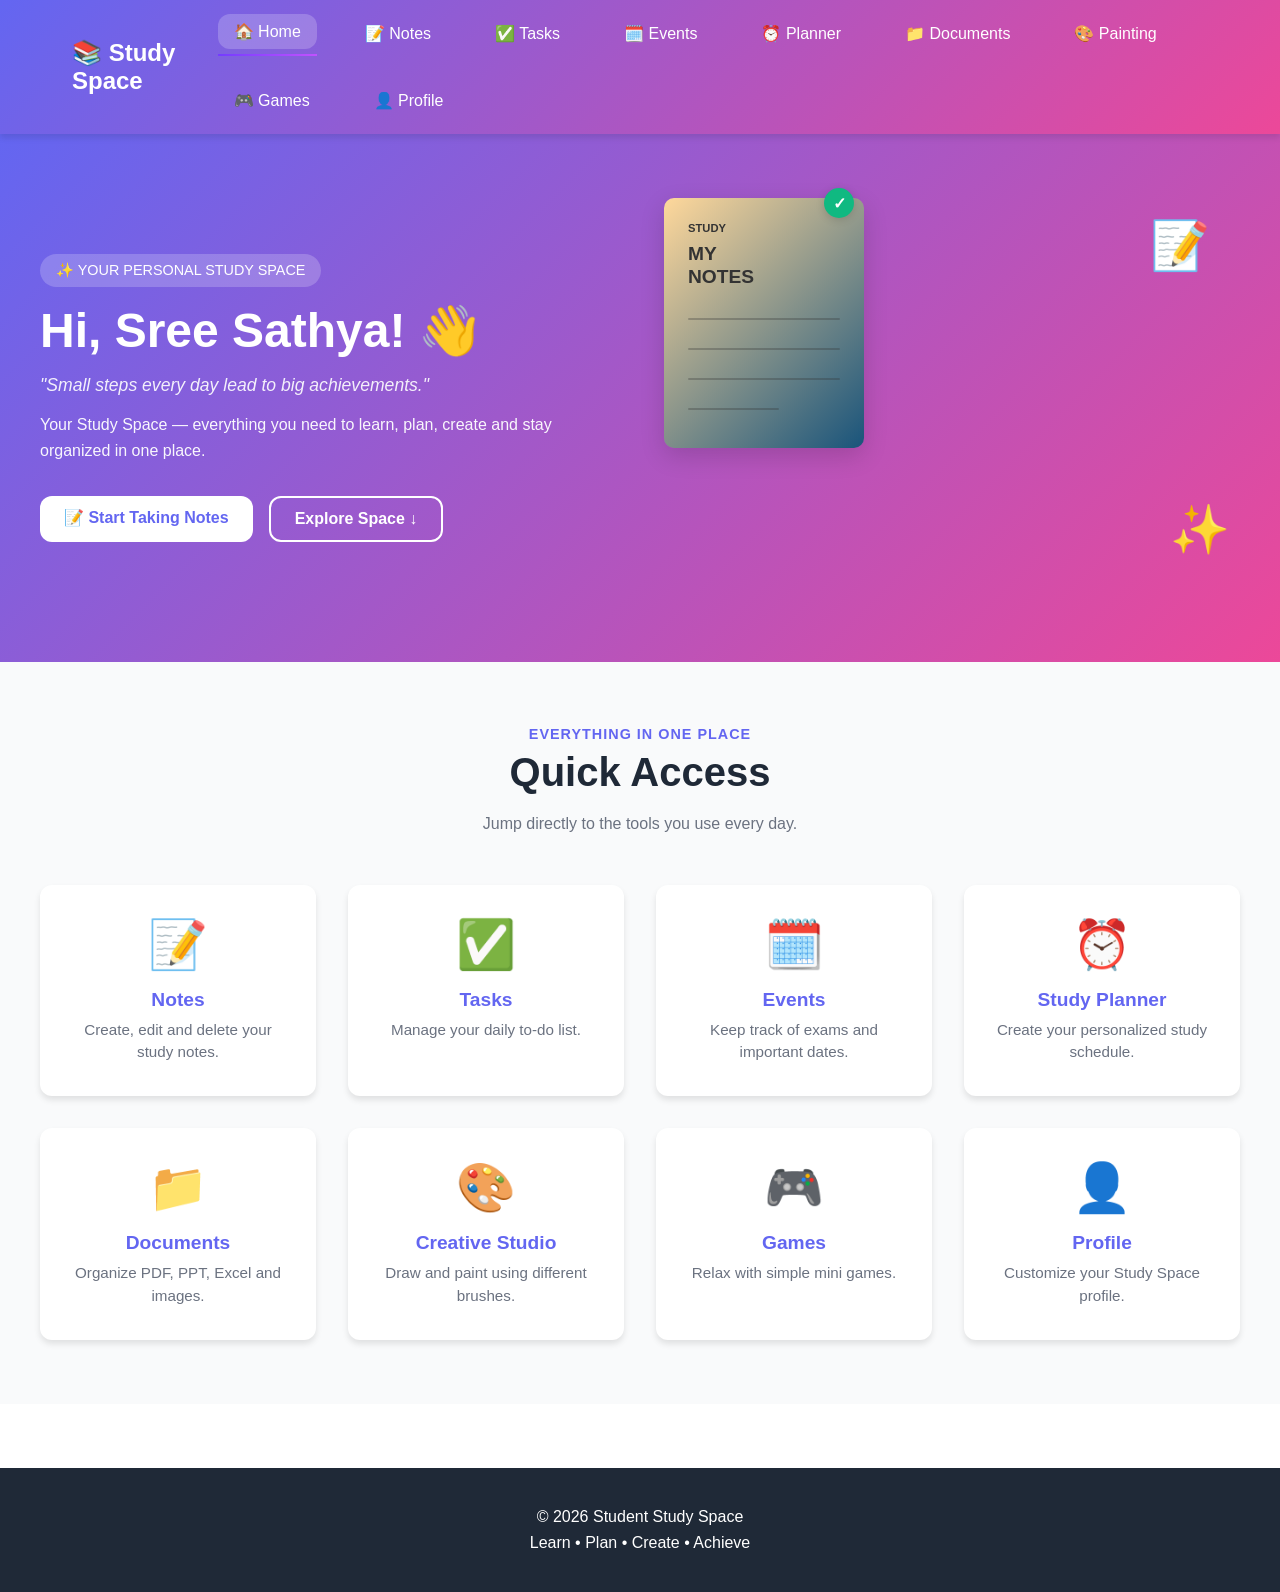
==== commit c7f74e53: "Fix homepage alignment - navbar and hero section" ====
--- a/index.html
+++ b/index.html
@@ -13,101 +13,102 @@
 
 <!-- NAVBAR -->
 <header class="navbar">
-
-    <a href="index.html" class="logo">
-        📚 <span>Study</span> Space
-    </a>
-
-    <nav>
-        <a class="active" href="index.html">🏠 Home</a>
-        <a href="pages/notes.html">📝 Notes</a>
-        <a href="pages/tasks.html">✅ Tasks</a>
-        <a href="pages/events.html">🗓️ Events</a>
-        <a href="pages/planner.html">⏰ Planner</a>
-        <a href="pages/documents.html">📁 Documents</a>
-        <a href="pages/painting.html">🎨 Painting</a>
-        <a href="pages/games.html">🎮 Games</a>
-        <a href="pages/profile.html">👤 Profile</a>
-    </nav>
-
+    <div class="nav-container">
+        <a href="index.html" class="logo">
+            📚 <span>Study</span> Space
+        </a>
+
+        <nav class="nav-menu">
+            <a class="active" href="index.html">🏠 Home</a>
+            <a href="pages/notes.html">📝 Notes</a>
+            <a href="pages/tasks.html">✅ Tasks</a>
+            <a href="pages/events.html">🗓️ Events</a>
+            <a href="pages/planner.html">⏰ Planner</a>
+            <a href="pages/documents.html">📁 Documents</a>
+            <a href="pages/painting.html">🎨 Painting</a>
+            <a href="pages/games.html">🎮 Games</a>
+            <a href="pages/profile.html">👤 Profile</a>
+        </nav>
+    </div>
 </header>
 
 
 <!-- HERO -->
 <section class="hero">
-
-    <div class="hero-content">
-
-        <div class="welcome-badge">
-            ✨ YOUR PERSONAL STUDY SPACE
+    <div class="hero-wrapper">
+        <div class="hero-content">
+
+            <div class="welcome-badge">
+                ✨ YOUR PERSONAL STUDY SPACE
+            </div>
+
+            <h1>
+                Hi,
+                <span id="userName">Sree Sathya</span>!
+                👋
+            </h1>
+
+            <p class="quote">
+                "Small steps every day lead to big achievements."
+            </p>
+
+            <p class="description">
+                Your Study Space — everything you need to
+                learn, plan, create and stay organized
+                in one place.
+            </p>
+
+            <div class="hero-buttons">
+
+                <a href="pages/notes.html" class="btn primary">
+                    📝 Start Taking Notes
+                </a>
+
+                <a href="#quickAccess" class="btn secondary">
+                    Explore Space ↓
+                </a>
+
+            </div>
+
         </div>
 
-        <h1>
-            Hi,
-            <span id="userName">Sree Sathya</span>!
-            👋
-        </h1>
-
-        <p class="quote">
-            “Small steps every day lead to big achievements.”
-        </p>
-
-        <p class="description">
-            Your Study Space — everything you need to
-            learn, plan, create and stay organized
-            in one place.
-        </p>
-
-        <div class="hero-buttons">
-
-            <a href="pages/notes.html" class="btn primary">
-                📝 Start Taking Notes
-            </a>
-
-            <a href="#quickAccess" class="btn secondary">
-                Explore Space ↓
-            </a>
+
+        <!-- CSS NOTEBOOK -->
+        <div class="notebook-area">
+
+            <div class="floating-card card-one">
+                📝
+            </div>
+
+            <div class="floating-card card-two">
+                ✨
+            </div>
+
+            <div class="notebook">
+
+                <div class="notebook-top">
+                    STUDY
+                </div>
+
+                <div class="notebook-title">
+                    MY<br>
+                    NOTES
+                </div>
+
+                <div class="notebook-lines">
+                    <span></span>
+                    <span></span>
+                    <span></span>
+                    <span class="short"></span>
+                </div>
+
+                <div class="check">
+                    ✓
+                </div>
+
+            </div>
 
         </div>
-
-    </div>
-
-
-    <!-- CSS NOTEBOOK -->
-    <div class="notebook-area">
-
-        <div class="floating-card card-one">
-            📝
-        </div>
-
-        <div class="floating-card card-two">
-            ✨
-        </div>
-
-        <div class="notebook">
-
-            <div class="notebook-top">
-                STUDY
-            </div>
-
-            <div class="notebook-title">
-                MY<br>
-                NOTES
-            </div>
-
-            <div class="notebook-lines">
-                <span></span>
-                <span></span>
-                <span></span>
-                <span class="short"></span>
-            </div>
-
-            <div class="check">
-                ✓
-            </div>
-
-        </div>
-
     </div>
 
 </section>
@@ -227,4 +228,4 @@
 <script src="script.js"></script>
 
 </body>
-</html>
+</html>
--- a/styles.css
+++ b/styles.css
@@ -1,1586 +1,885 @@
-/* ==========================================
-   STUDENT STUDY SPACE
-   PREMIUM HOME PAGE
-========================================== */
-
-
-/* =========================
-   RESET
-========================= */
-
 * {
     margin: 0;
     padding: 0;
     box-sizing: border-box;
 }
 
-
-html {
-    scroll-behavior: smooth;
-}
-
+:root {
+    --primary-color: #6366f1;
+    --secondary-color: #ec4899;
+    --success-color: #10b981;
+    --warning-color: #f59e0b;
+    --danger-color: #ef4444;
+    --dark-color: #1f2937;
+    --light-color: #f9fafb;
+    --gray-color: #6b7280;
+    --border-radius: 12px;
+    --box-shadow: 0 4px 6px rgba(0, 0, 0, 0.1);
+    --transition: all 0.3s ease;
+}
+
+body.dark-mode {
+    --light-color: #1f2937;
+    --dark-color: #f9fafb;
+    --gray-color: #d1d5db;
+    --box-shadow: 0 4px 6px rgba(0, 0, 0, 0.3);
+}
 
 body {
-
-    font-family:
-        "Segoe UI",
-        Arial,
-        sans-serif;
-
-    color: #ffffff;
-
-    background: #080714;
-
-    overflow-x: hidden;
-
-}
-
-
-/* =========================
-   NAVBAR
-========================= */
+    margin: 0;
+    min-height: 100vh;
+    font-family: "Poppins", sans-serif;
+    background: radial-gradient(circle at 10% 20%, rgba(255,255,255,0.9), transparent 30%),
+                radial-gradient(circle at 90% 80%, rgba(220,235,255,0.8), transparent 35%),
+                linear-gradient(135deg, #eef3ff, #f8f5ff, #eefbf7);
+    background-attachment: fixed;
+    color: var(--dark-color);
+    transition: background 0.3s ease;
+}
+
+body.dark-mode {
+    background: linear-gradient(135deg, #1a1f3a, #2d1b4e, #0f2a2e);
+    background-attachment: fixed;
+}
+
+/* ==========================================
+   NOTIFICATIONS
+========================================== */
+
+.notification {
+    position: fixed;
+    top: 20px;
+    right: 20px;
+    padding: 1rem 1.5rem;
+    border-radius: var(--border-radius);
+    color: white;
+    font-weight: 500;
+    display: flex;
+    align-items: center;
+    justify-content: space-between;
+    gap: 1rem;
+    min-width: 300px;
+    z-index: 10000;
+    opacity: 0;
+    transform: translateX(400px);
+    transition: var(--transition);
+    box-shadow: var(--box-shadow);
+}
+
+.notification.show {
+    opacity: 1;
+    transform: translateX(0);
+}
+
+.notification-success {
+    background: linear-gradient(135deg, var(--success-color), #059669);
+}
+
+.notification-error {
+    background: linear-gradient(135deg, var(--danger-color), #dc2626);
+}
+
+.notification-info {
+    background: linear-gradient(135deg, #3b82f6, #1d4ed8);
+}
+
+.notification-warning {
+    background: linear-gradient(135deg, var(--warning-color), #d97706);
+}
+
+.notification-content {
+    display: flex;
+    align-items: center;
+    justify-content: space-between;
+    width: 100%;
+}
+
+.notification-close {
+    background: none;
+    border: none;
+    color: white;
+    font-size: 1.5rem;
+    cursor: pointer;
+    padding: 0;
+    width: 24px;
+    height: 24px;
+    display: flex;
+    align-items: center;
+    justify-content: center;
+    flex-shrink: 0;
+}
+
+.notification-close:hover {
+    opacity: 0.8;
+}
+
+/* ==========================================
+   NAVBAR WITH DARK MODE TOGGLE
+========================================== */
 
 .navbar {
-
-    position: fixed;
-
+    animation: navSlide 0.8s ease forwards;
+    background: linear-gradient(135deg, var(--primary-color), var(--secondary-color));
+    padding: 1rem 0;
+    position: sticky;
     top: 0;
-    left: 0;
-
-    width: 100%;
-
-    height: 78px;
-
     z-index: 1000;
-
-    display: flex;
-
-    align-items: center;
-
-    justify-content: space-between;
-
-    padding:
-        0 5%;
-
-    background:
-        rgba(7, 6, 20, 0.82);
-
-    backdrop-filter:
-        blur(18px);
-
-    -webkit-backdrop-filter:
-        blur(18px);
-
-    border-bottom:
-        1px solid
-        rgba(255,255,255,0.10);
-
-    animation:
-        navbarIn 0.8s ease;
-}
-
-
-@keyframes navbarIn {
-
+    box-shadow: var(--box-shadow);
+}
+
+.navbar.dark-mode {
+    background: linear-gradient(135deg, #3730a3, #7c2d12);
+}
+
+@keyframes navSlide {
     from {
         opacity: 0;
         transform: translateY(-30px);
     }
-
     to {
         opacity: 1;
         transform: translateY(0);
     }
-
-}
-
-
-/* =========================
-   LOGO
-========================= */
+}
+
+.nav-container {
+    max-width: 1200px;
+    margin: 0 auto;
+    padding: 0 2rem;
+    display: flex;
+    justify-content: space-between;
+    align-items: center;
+}
 
 .logo {
-
-    display: flex;
-
+    font-size: 1.5rem;
+    font-weight: bold;
+    color: white;
+    text-decoration: none;
+}
+
+.nav-menu {
+    display: flex;
+    list-style: none;
+    gap: 2rem;
+    flex-wrap: wrap;
     align-items: center;
-
-    gap: 7px;
-
-    font-size: 23px;
-
-    font-weight: 800;
-
-    color: #ffffff;
-
-    white-space: nowrap;
-
-}
-
-
-.logo-space {
-
-    color: #b98cff;
-
-}
-
-
-.logo:first-letter {
-    font-size: 25px;
-}
-
-
-/* =========================
-   NAVIGATION
-========================= */
-
-nav {
-
-    display: flex;
-
+}
+
+.nav-menu a {
+    color: white;
+    text-decoration: none;
+    font-weight: 500;
+    transition: var(--transition);
+    padding: 0.5rem 1rem;
+    border-radius: var(--border-radius);
+    position: relative;
+}
+
+.nav-menu a::after {
+    content: "";
+    position: absolute;
+    bottom: -7px;
+    left: 0;
+    width: 0;
+    height: 2px;
+    background: linear-gradient(90deg, #743cff, #c151ff);
+    transition: width 0.3s ease;
+}
+
+.nav-menu a:hover::after,
+.nav-menu a.active::after {
+    width: 100%;
+}
+
+.nav-menu a:hover,
+.nav-menu a.active {
+    background-color: rgba(255, 255, 255, 0.2);
+    transform: translateY(-2px);
+}
+
+.dark-mode-btn {
+    background: rgba(255, 255, 255, 0.2);
+    border: none;
+    color: white;
+    font-size: 1.2rem;
+    cursor: pointer;
+    padding: 0.5rem 1rem;
+    border-radius: var(--border-radius);
+    transition: var(--transition);
+}
+
+.dark-mode-btn:hover {
+    background: rgba(255, 255, 255, 0.3);
+    transform: scale(1.1);
+}
+
+/* ==========================================
+   HERO SECTION
+========================================== */
+
+.hero {
+    background: linear-gradient(135deg, var(--primary-color), var(--secondary-color));
+    color: white;
+    padding: 4rem 2rem;
+    animation: fadeIn 0.6s ease-in;
+}
+
+.hero-wrapper {
+    max-width: 1200px;
+    margin: 0 auto;
+    display: flex;
     align-items: center;
-
-    gap: 5px;
-
+    justify-content: space-between;
+    gap: 3rem;
+}
+
+.hero-content {
+    flex: 1;
+    text-align: left;
+}
+
+.hero-content h1 {
+    font-size: 3rem;
+    margin-bottom: 1rem;
+}
+
+.hero-content .tagline {
+    font-size: 1.3rem;
+    font-style: italic;
+    margin-bottom: 2rem;
+    opacity: 0.9;
+}
+
+.hero-content h2 {
+    font-size: 1.8rem;
+    font-weight: 400;
+}
+
+.welcome-badge {
+    display: inline-block;
+    background: rgba(255, 255, 255, 0.2);
+    padding: 0.5rem 1rem;
+    border-radius: 20px;
+    font-size: 0.9rem;
+    margin-bottom: 1rem;
+    font-weight: 500;
+}
+
+.quote {
+    font-size: 1.1rem;
+    font-style: italic;
+    margin-bottom: 1rem;
+    opacity: 0.9;
+}
+
+.description {
+    font-size: 1rem;
+    margin-bottom: 2rem;
+    opacity: 0.95;
+    line-height: 1.6;
+}
+
+.hero-buttons {
+    display: flex;
+    gap: 1rem;
     flex-wrap: wrap;
-
-}
-
-
-nav a {
-
+}
+
+.btn {
+    display: inline-block;
+    background: white;
+    color: var(--primary-color);
+    border: none;
+    padding: 0.75rem 1.5rem;
+    border-radius: var(--border-radius);
+    cursor: pointer;
+    font-weight: 600;
+    transition: var(--transition);
+    font-size: 1rem;
+    text-decoration: none;
+}
+
+.btn.primary {
+    background: white;
+    color: var(--primary-color);
+}
+
+.btn.primary:hover {
+    transform: translateY(-2px);
+    box-shadow: 0 4px 12px rgba(0, 0, 0, 0.2);
+}
+
+.btn.secondary {
+    background: transparent;
+    color: white;
+    border: 2px solid white;
+}
+
+.btn.secondary:hover {
+    background: rgba(255, 255, 255, 0.1);
+    transform: translateY(-2px);
+}
+
+.notebook-area {
+    flex: 1;
     position: relative;
-
+    height: 400px;
+}
+
+.floating-card {
+    position: absolute;
+    font-size: 3rem;
+    animation: float 3s ease-in-out infinite;
+}
+
+.card-one {
+    top: 20px;
+    right: 30px;
+    animation-delay: 0s;
+}
+
+.card-two {
+    bottom: 40px;
+    right: 10px;
+    animation-delay: 1s;
+}
+
+@keyframes float {
+    0%, 100% {
+        transform: translateY(0px);
+    }
+    50% {
+        transform: translateY(-20px);
+    }
+}
+
+.notebook {
+    position: absolute;
+    bottom: 0;
+    right: 0;
+    width: 200px;
+    height: 250px;
+    background: linear-gradient(135deg, #ffd89b 0%, #19547b 100%);
+    border-radius: 10px;
+    padding: 1.5rem;
+    box-shadow: 0 8px 24px rgba(0, 0, 0, 0.15);
+    display: flex;
+    flex-direction: column;
+    position: relative;
+}
+
+.notebook-top {
+    font-size: 0.7rem;
+    font-weight: bold;
+    color: #333;
+    margin-bottom: 0.5rem;
+}
+
+.notebook-title {
+    font-size: 1.2rem;
+    font-weight: bold;
+    color: #333;
+    margin-bottom: 1rem;
+    line-height: 1.2;
+}
+
+.notebook-lines {
+    flex: 1;
+    display: flex;
+    flex-direction: column;
+    justify-content: space-around;
+}
+
+.notebook-lines span {
+    height: 2px;
+    background: rgba(51, 51, 51, 0.3);
+    border-radius: 1px;
+}
+
+.notebook-lines span.short {
+    width: 60%;
+}
+
+.check {
+    position: absolute;
+    top: -10px;
+    right: 10px;
+    width: 30px;
+    height: 30px;
+    background: #10b981;
+    border-radius: 50%;
+    display: flex;
+    align-items: center;
+    justify-content: center;
+    color: white;
+    font-weight: bold;
+    box-shadow: 0 2px 8px rgba(0, 0, 0, 0.15);
+}
+
+@keyframes fadeIn {
+    from {
+        opacity: 0;
+        transform: translateY(-20px);
+    }
+    to {
+        opacity: 1;
+        transform: translateY(0);
+    }
+}
+
+/* ==========================================
+   CONTAINER
+========================================== */
+
+.container {
+    max-width: 1200px;
+    margin: 0 auto;
+    padding: 0 2rem;
+}
+
+/* ==========================================
+   QUICK ACCESS SECTION
+========================================== */
+
+.quick-section {
+    padding: 4rem 2rem;
+    background-color: var(--light-color);
+}
+
+.section-heading {
+    text-align: center;
+    margin-bottom: 3rem;
+    max-width: 600px;
+    margin-left: auto;
+    margin-right: auto;
+}
+
+.section-heading span {
+    display: block;
+    font-size: 0.9rem;
+    font-weight: 600;
+    color: var(--primary-color);
+    text-transform: uppercase;
+    letter-spacing: 1px;
+    margin-bottom: 0.5rem;
+}
+
+.section-heading h2 {
+    font-size: 2.5rem;
+    color: var(--dark-color);
+    margin-bottom: 1rem;
+}
+
+.section-heading p {
+    font-size: 1rem;
+    color: var(--gray-color);
+    line-height: 1.6;
+}
+
+.feature-grid {
+    display: grid;
+    grid-template-columns: repeat(auto-fit, minmax(250px, 1fr));
+    gap: 2rem;
+    max-width: 1200px;
+    margin: 0 auto;
+}
+
+.feature-card {
+    background: white;
+    border-radius: var(--border-radius);
+    padding: 2rem;
+    text-align: center;
+    box-shadow: var(--box-shadow);
+    transition: var(--transition);
     text-decoration: none;
-
-    color:
-        rgba(255,255,255,0.78);
-
-    font-size: 13px;
-
-    font-weight: 600;
-
-    padding:
-        9px 11px;
-
-    border-radius: 9px;
-
-    transition:
-        0.3s ease;
-
-}
-
-
-nav a:hover {
-
-    color: #ffffff;
-
-    background:
-        rgba(143,87,255,0.18);
-
-    transform:
-        translateY(-2px);
-
-}
-
-
-nav a.active {
-
-    color: #ffffff;
-
-    background:
-        rgba(143,87,255,0.22);
-
-}
-
-
-nav a::after {
-
+    color: inherit;
+}
+
+body.dark-mode .feature-card {
+    background: #2d3748;
+    color: white;
+}
+
+.feature-card:hover {
+    transform: translateY(-8px);
+    box-shadow: 0 12px 24px rgba(0, 0, 0, 0.15);
+}
+
+.feature-icon {
+    font-size: 3rem;
+    margin-bottom: 1rem;
+}
+
+.feature-card h3 {
+    color: var(--primary-color);
+    margin-bottom: 0.5rem;
+    font-size: 1.2rem;
+}
+
+.feature-card p {
+    color: var(--gray-color);
+    font-size: 0.95rem;
+    line-height: 1.5;
+}
+
+/* ==========================================
+   QUICK ACCESS CARDS
+========================================== */
+
+.quick-access {
+    padding: 4rem 2rem;
+    background-color: var(--light-color);
+}
+
+.quick-access h2 {
+    text-align: center;
+    font-size: 2rem;
+    margin-bottom: 3rem;
+    color: var(--dark-color);
+}
+
+.cards-grid {
+    display: grid;
+    grid-template-columns: repeat(auto-fit, minmax(280px, 1fr));
+    gap: 2rem;
+    margin-bottom: 3rem;
+}
+
+.card {
+    background: white;
+    border-radius: var(--border-radius);
+    padding: 2rem;
+    text-align: center;
+    box-shadow: var(--box-shadow);
+    transition: var(--transition);
+    border: 2px solid transparent;
+}
+
+body.dark-mode .card {
+    background: #2d3748;
+    color: white;
+}
+
+.card:hover {
+    transform: translateY(-8px);
+    box-shadow: 0 12px 24px rgba(0, 0, 0, 0.15);
+    border-color: var(--primary-color);
+}
+
+.card-icon {
+    font-size: 3rem;
+    margin-bottom: 1rem;
+}
+
+.card h3 {
+    color: var(--primary-color);
+    margin-bottom: 0.5rem;
+    font-size: 1.3rem;
+}
+
+.card p {
+    color: var(--gray-color);
+    margin-bottom: 1.5rem;
+}
+
+.card-btn {
+    display: inline-block;
+    background: var(--primary-color);
+    color: white;
+    padding: 0.75rem 1.5rem;
+    border-radius: var(--border-radius);
+    text-decoration: none;
+    transition: var(--transition);
+    font-weight: 500;
+}
+
+.card-btn:hover {
+    background: var(--secondary-color);
+    transform: scale(1.05);
+}
+
+/* ==========================================
+   FEATURES SECTION
+========================================== */
+
+.features {
+    padding: 4rem 2rem;
+    background: linear-gradient(135deg, #f0f4ff, #fff0f8);
+}
+
+body.dark-mode .features {
+    background: linear-gradient(135deg, #1a1f3a, #2d1b4e);
+}
+
+.features h2 {
+    text-align: center;
+    font-size: 2rem;
+    margin-bottom: 3rem;
+    color: var(--dark-color);
+}
+
+.features-grid {
+    display: grid;
+    grid-template-columns: repeat(auto-fit, minmax(280px, 1fr));
+    gap: 2rem;
+}
+
+.feature {
+    background: white;
+    padding: 2rem;
+    border-radius: var(--border-radius);
+    text-align: center;
+    box-shadow: var(--box-shadow);
+    transition: var(--transition);
+}
+
+body.dark-mode .feature {
+    background: #2d3748;
+    color: white;
+}
+
+.feature:hover {
+    transform: translateY(-5px);
+    box-shadow: 0 8px 16px rgba(0, 0, 0, 0.1);
+}
+
+.feature h3 {
+    color: var(--primary-color);
+    margin-bottom: 1rem;
+    font-size: 1.2rem;
+}
+
+.feature p {
+    color: var(--gray-color);
+}
+
+/* ==========================================
+   FOOTER
+========================================== */
+
+footer {
+    background: var(--dark-color);
+    color: white;
+    text-align: center;
+    padding: 2rem;
+    margin-top: 4rem;
+}
+
+footer p {
+    margin: 0.5rem 0;
+}
+
+/* ==========================================
+   ACCESSIBILITY
+========================================== */
+
+a:focus,
+button:focus,
+input:focus,
+textarea:focus,
+select:focus {
+    outline: 2px solid var(--primary-color);
+    outline-offset: 2px;
+}
+
+/* ==========================================
+   ANIMATIONS
+========================================== */
+
+@keyframes fadeInUp {
+    from {
+        opacity: 0;
+        transform: translateY(20px);
+    }
+    to {
+        opacity: 1;
+        transform: translateY(0);
+    }
+}
+
+section {
+    animation: fadeInUp 0.6s ease-out;
+}
+
+@keyframes spin {
+    to {
+        transform: rotate(360deg);
+    }
+}
+
+.loading {
+    position: relative;
+    pointer-events: none;
+    opacity: 0.6;
+}
+
+.loading::after {
     content: "";
-
     position: absolute;
-
-    bottom: 3px;
-
+    top: 50%;
     left: 50%;
-
-    width: 0;
-
-    height: 2px;
-
-    transform:
-        translateX(-50%);
-
-    background:
-        linear-gradient(
-            90deg,
-            #8e5cff,
-            #d16cff
-        );
-
-    transition:
-        width 0.3s ease;
-
-}
-
-
-nav a:hover::after,
-nav a.active::after {
-
-    width: 50%;
-
-}
-
-
-/* =========================
-   HERO
-========================= */
-
-.hero {
-
-    position: relative;
-
-    min-height: 700px;
-
-    padding:
-        150px 5% 100px;
-
-    display: flex;
-
-    align-items: center;
-
-    overflow: hidden;
-
-
-    /*
-       CHANGE THIS IMAGE IF YOU WANT
-       ANOTHER BACKGROUND
-    */
-
-    background-image:
-        url("https://images.unsplash.com/photo-1497366754035-f200968a6e72?auto=format&fit=crop&w=2000&q=85");
-
-    background-size: cover;
-
-    background-position: center;
-
-    background-attachment: fixed;
-
-}
-
-
-/* =========================
-   DARK OVERLAY
-========================= */
-
-.hero-overlay {
-
-    position: absolute;
-
-    inset: 0;
-
-    background:
-        linear-gradient(
-            90deg,
-            rgba(8,7,22,0.96) 0%,
-            rgba(12,8,30,0.88) 45%,
-            rgba(24,10,48,0.72) 100%
-        );
-
-    z-index: 1;
-
-}
-
-
-/* =========================
-   PURPLE GLOW
-========================= */
-
-.hero::before {
-
-    content: "";
-
-    position: absolute;
-
-    width: 450px;
-
-    height: 450px;
-
-    top: 100px;
-
-    left: -150px;
-
-    background:
-        rgba(116,70,255,0.28);
-
-    filter:
-        blur(100px);
-
+    width: 20px;
+    height: 20px;
+    margin: -10px 0 0 -10px;
+    border: 2px solid var(--primary-color);
     border-radius: 50%;
-
-    z-index: 1;
-
-}
-
-
-.hero::after {
-
-    content: "";
-
-    position: absolute;
-
-    width: 400px;
-
-    height: 400px;
-
-    right: -100px;
-
-    bottom: -100px;
-
-    background:
-        rgba(208,78,255,0.20);
-
-    filter:
-        blur(100px);
-
-    border-radius: 50%;
-
-    z-index: 1;
-
-}
-
-
-/* =========================
-   HERO CONTENT
-========================= */
-
-.hero-content {
-
-    position: relative;
-
-    z-index: 2;
-
+    border-top-color: transparent;
+    animation: spin 0.6s linear infinite;
+}
+
+/* ==========================================
+   MOBILE RESPONSIVENESS
+========================================== */
+
+@media (max-width: 768px) {
+    .notification {
+        min-width: 90%;
+        right: 5%;
+        left: 5%;
+    }
+
+    .nav-container {
+        flex-direction: column;
+        gap: 1rem;
+    }
+
+    .nav-menu {
+        gap: 1rem;
+        font-size: 0.9rem;
+        justify-content: center;
+    }
+
+    .hero-wrapper {
+        flex-direction: column;
+        text-align: center;
+    }
+
+    .hero-content {
+        text-align: center;
+    }
+
+    .hero-buttons {
+        justify-content: center;
+    }
+
+    .hero-content h1 {
+        font-size: 2rem;
+    }
+
+    .hero-content h2 {
+        font-size: 1.3rem;
+    }
+
+    .notebook-area {
+        height: 250px;
+    }
+
+    .cards-grid,
+    .features-grid,
+    .feature-grid {
+        grid-template-columns: 1fr;
+    }
+
+    .quick-access h2,
+    .features h2 {
+        font-size: 1.5rem;
+    }
+}
+
+@media (max-width: 480px) {
+    .nav-menu {
+        gap: 0.5rem;
+        font-size: 0.8rem;
+    }
+
+    .card,
+    .feature {
+        padding: 1.5rem;
+    }
+
+    .card-icon {
+        font-size: 2rem;
+    }
+
+    .hero-content h1 {
+        font-size: 1.5rem;
+    }
+
+    .hero-buttons {
+        flex-direction: column;
+        width: 100%;
+    }
+
+    .btn {
+        width: 100%;
+    }
+
+    .container {
+        padding: 0 1rem;
+    }
+}
+
+/* ==========================================
+   REDUCE MOTION
+========================================== */
+
+@media (prefers-reduced-motion: reduce) {
+    * {
+        animation-duration: 0.01ms !important;
+        animation-iteration-count: 1 !important;
+        transition-duration: 0.01ms !important;
+        scroll-behavior: auto !important;
+    }
+}
+
+/* ==========================================
+   SMOOTH SCROLL
+========================================== */
+
+html {
+    scroll-behavior: smooth;
+}
+
+/* ==========================================
+   FORM STYLES
+========================================== */
+
+.form-group {
+    margin-bottom: 1.5rem;
+}
+
+.form-group label {
+    display: block;
+    margin-bottom: 0.5rem;
+    font-weight: 500;
+    color: var(--dark-color);
+}
+
+input,
+textarea,
+select {
     width: 100%;
-
-    max-width: 1250px;
-
-    margin: auto;
-
-    display: grid;
-
-    grid-template-columns:
-        1.1fr
-        0.9fr;
-
-    gap: 70px;
-
-    align-items: center;
-
-}
-
-
-/* =========================
-   HERO TEXT
-========================= */
-
-.hero-text {
-
-    animation:
-        heroTextIn 1s ease
-        0.2s both;
-
-}
-
-
-@keyframes heroTextIn {
-
-    from {
-
-        opacity: 0;
-
-        transform:
-            translateX(-60px);
-
-    }
-
-    to {
-
-        opacity: 1;
-
-        transform:
-            translateX(0);
-
-    }
-
-}
-
-
-.welcome {
-
-    display: inline-block;
-
-    padding:
-        8px 14px;
-
-    border-radius: 30px;
-
-    font-size: 13px;
-
-    color: #d7c6ff;
-
-    background:
-        rgba(143,87,255,0.15);
-
-    border:
-        1px solid
-        rgba(174,125,255,0.25);
-
-    margin-bottom: 20px;
-
-}
-
-
-.hero h1 {
-
-    font-size:
-        clamp(42px, 5vw, 72px);
-
-    line-height: 1.05;
-
-    font-weight: 800;
-
-    letter-spacing: -2px;
-
-    color: #ffffff;
-
-    margin-bottom: 22px;
-
-}
-
-
-.hero h1 span {
-
-    display: inline-block;
-
-    animation:
-        wave 2s
-        ease-in-out
-        infinite;
-
-}
-
-
-@keyframes wave {
-
-    0%,
-    100% {
-        transform: rotate(0deg);
-    }
-
-    50% {
-        transform: rotate(15deg);
-    }
-
-}
-
-
-.quote {
-
-    font-size: 19px;
-
-    font-style: italic;
-
-    color: #d9cde9;
-
-    margin-bottom: 20px;
-
-}
-
-
-.hero-description {
-
-    max-width: 600px;
-
-    font-size: 17px;
-
-    line-height: 1.8;
-
-    color:
-        rgba(255,255,255,0.70);
-
-    margin-bottom: 30px;
-
-}
-
-
-/* =========================
-   BUTTONS
-========================= */
-
-.hero-buttons {
-
-    display: flex;
-
-    gap: 14px;
-
-    flex-wrap: wrap;
-
-}
-
-
-.primary-btn,
-.secondary-btn {
-
-    display: inline-flex;
-
-    align-items: center;
-
-    justify-content: center;
-
-    text-decoration: none;
-
-    padding:
-        14px 21px;
-
-    border-radius: 12px;
-
-    font-weight: 700;
-
-    font-size: 14px;
-
-    transition:
-        0.3s ease;
-
-}
-
-
-.primary-btn {
-
-    color: #ffffff;
-
-    background:
-        linear-gradient(
-            135deg,
-            #7545ff,
-            #bd51ff
-        );
-
-    box-shadow:
-        0 12px 30px
-        rgba(122,67,255,0.35);
-
-}
-
-
-.primary-btn:hover {
-
-    transform:
-        translateY(-4px);
-
-    box-shadow:
-        0 18px 40px
-        rgba(122,67,255,0.50);
-
-}
-
-
-.secondary-btn {
-
-    color: #ffffff;
-
-    background:
-        rgba(255,255,255,0.07);
-
-    border:
-        1px solid
-        rgba(255,255,255,0.14);
-
-}
-
-
-.secondary-btn:hover {
-
-    background:
-        rgba(255,255,255,0.13);
-
-    transform:
-        translateY(-4px);
-
-}
-
-
-/* =========================
-   HERO VISUAL
-========================= */
-
-.hero-visual {
-
-    position: relative;
-
-    min-height: 420px;
-
-    display: flex;
-
-    align-items: center;
-
-    justify-content: center;
-
-    animation:
-        heroVisualIn 1s ease
-        0.4s both;
-
-}
-
-
-@keyframes heroVisualIn {
-
-    from {
-
-        opacity: 0;
-
-        transform:
-            translateX(60px);
-
-    }
-
-    to {
-
-        opacity: 1;
-
-        transform:
-            translateX(0);
-
-    }
-
-}
-
-
-/* =========================
-   GLASS CARD
-========================= */
-
-.glass-card {
-
-    width: 100%;
-
-    max-width: 440px;
-
-    padding: 28px;
-
-    border-radius: 24px;
-
-    background:
-        linear-gradient(
-            145deg,
-            rgba(255,255,255,0.14),
-            rgba(255,255,255,0.055)
-        );
-
-    border:
-        1px solid
-        rgba(255,255,255,0.18);
-
-    backdrop-filter:
-        blur(22px);
-
-    -webkit-backdrop-filter:
-        blur(22px);
-
-    box-shadow:
-        0 30px 80px
-        rgba(0,0,0,0.40);
-
-    animation:
-        floatingCard 5s
-        ease-in-out
-        infinite;
-
-}
-
-
-@keyframes floatingCard {
-
-    0%,
-    100% {
-        transform: translateY(0);
-    }
-
-    50% {
-        transform: translateY(-14px);
-    }
-
-}
-
-
-/* =========================
-   CARD TOP
-========================= */
-
-.card-top {
-
-    display: flex;
-
-    justify-content: space-between;
-
-    align-items: center;
-
-    margin-bottom: 35px;
-
-    color: #ffffff;
-
-    font-weight: 700;
-
-}
-
-
-.status {
-
-    color: #6ff3a5;
-
-    font-size: 12px;
-
-}
-
-
-/* =========================
-   PROGRESS
-========================= */
-
-.progress-section {
-
-    margin-bottom: 35px;
-
-}
-
-
-.progress-info {
-
-    display: flex;
-
-    justify-content: space-between;
-
-    margin-bottom: 12px;
-
-    color:
-        rgba(255,255,255,0.8);
-
-}
-
-
-.progress-info strong {
-
-    color: #c89cff;
-
-}
-
-
-.progress-bar {
-
-    height: 10px;
-
-    border-radius: 20px;
-
-    overflow: hidden;
-
-    background:
-        rgba(255,255,255,0.12);
-
-}
-
-
-.progress-fill {
-
-    height: 100%;
-
-    width: 75%;
-
-    border-radius: inherit;
-
-    background:
-        linear-gradient(
-            90deg,
-            #7847ff,
-            #d05bff
-        );
-
-    animation:
-        progressLoad 2s
-        ease;
-
-}
-
-
-@keyframes progressLoad {
-
-    from {
-        width: 0;
-    }
-
-    to {
-        width: 75%;
-    }
-
-}
-
-
-/* =========================
-   MINI STATS
-========================= */
-
-.mini-stats {
-
-    display: grid;
-
-    grid-template-columns:
-        repeat(3,1fr);
-
-    gap: 10px;
-
-}
-
-
-.mini-stat {
-
-    display: flex;
-
-    align-items: center;
-
-    gap: 9px;
-
-    padding:
-        14px 10px;
-
-    border-radius: 13px;
-
-    background:
-        rgba(255,255,255,0.07);
-
-}
-
-
-.mini-stat > span {
-
-    font-size: 22px;
-
-}
-
-
-.mini-stat strong {
-
-    display: block;
-
-    color: #ffffff;
-
-}
-
-
-.mini-stat small {
-
-    color:
-        rgba(255,255,255,0.55);
-
-}
-
-
-/* =========================
-   FLOATING ICONS
-========================= */
-
-.floating-icon {
-
-    position: absolute;
-
-    width: 65px;
-
-    height: 65px;
-
-    display: flex;
-
-    align-items: center;
-
-    justify-content: center;
-
-    border-radius: 18px;
-
-    background:
-        rgba(255,255,255,0.10);
-
-    border:
-        1px solid
-        rgba(255,255,255,0.15);
-
-    backdrop-filter:
-        blur(15px);
-
-    font-size: 27px;
-
-}
-
-
-.icon-one {
-
-    top: 30px;
-
-    left: 10px;
-
-    animation:
-        floatOne 4s
-        ease-in-out
-        infinite;
-
-}
-
-
-.icon-two {
-
-    top: 80px;
-
-    right: 5px;
-
-    animation:
-        floatTwo 3.5s
-        ease-in-out
-        infinite;
-
-}
-
-
-.icon-three {
-
-    bottom: 40px;
-
-    left: 40px;
-
-    animation:
-        floatThree 4.5s
-        ease-in-out
-        infinite;
-
-}
-
-
-@keyframes floatOne {
-
-    0%,
-    100% {
-        transform: translateY(0) rotate(0);
-    }
-
-    50% {
-        transform: translateY(-18px) rotate(8deg);
-    }
-
-}
-
-
-@keyframes floatTwo {
-
-    0%,
-    100% {
-        transform: translateY(0);
-    }
-
-    50% {
-        transform: translateY(15px);
-    }
-
-}
-
-
-@keyframes floatThree {
-
-    0%,
-    100% {
-        transform: translateY(0);
-    }
-
-    50% {
-        transform: translateY(-13px) rotate(-7deg);
-    }
-
-}
-
-
-/* =========================
-   QUICK SECTION
-========================= */
-
-.quick-section {
-
-    position: relative;
-
-    padding:
-        100px 5%;
-
-    background:
-        #f7f6e3;
-
-    color: #171426;
-
-}
-
-
-.section-heading {
-
-    text-align: center;
-
-    max-width: 650px;
-
-    margin:
-        0 auto 55px;
-
-}
-
-
-.section-heading p {
-
-    color: #7b52d8;
-
-    font-size: 13px;
-
-    font-weight: 700;
-
-    text-transform: uppercase;
-
-    letter-spacing: 2px;
-
-    margin-bottom: 10px;
-
-}
-
-
-.section-heading h2 {
-
-    font-size:
-        clamp(32px, 4vw, 48px);
-
-    margin-bottom: 12px;
-
-}
-
-
-.section-heading span {
-
-    color: #6f6978;
-
-}
-
-
-/* =========================
-   QUICK GRID
-========================= */
-
-.quick-grid {
-
-    max-width: 1200px;
-
-    margin: auto;
-
-    display: grid;
-
-    grid-template-columns:
-        repeat(4, 1fr);
-
-    gap: 20px;
-
-}
-
-
-/* =========================
-   QUICK CARD
-========================= */
-
-.quick-card {
-
-    position: relative;
-
-    text-decoration: none;
-
-    color: #171426;
-
-    padding: 28px;
-
-    min-height: 230px;
-
-    border-radius: 20px;
-
-    background:
-        rgba(255,255,255,0.85);
-
-    border:
-        1px solid
-        rgba(30,20,50,0.08);
-
-    box-shadow:
-        0 10px 35px
-        rgba(30,20,50,0.07);
-
-    transition:
-        0.35s ease;
-
-    overflow: hidden;
-
-}
-
-
-.quick-card:hover {
-
-    transform:
-        translateY(-10px);
-
-    box-shadow:
-        0 22px 50px
-        rgba(50,30,80,0.14);
-
-}
-
-
-.quick-card::before {
-
-    content: "";
-
-    position: absolute;
-
-    width: 100px;
-
-    height: 100px;
-
-    right: -40px;
-
-    top: -40px;
-
-    border-radius: 50%;
-
-    background:
-        rgba(135,81,255,0.10);
-
-}
-
-
-.quick-icon {
-
-    width: 58px;
-
-    height: 58px;
-
-    display: flex;
-
-    align-items: center;
-
-    justify-content: center;
-
-    border-radius: 16px;
-
-    font-size: 28px;
-
-    margin-bottom: 20px;
-
-    background:
-        #eee9ff;
-
-}
-
-
-.quick-card h3 {
-
-    font-size: 20px;
-
-    margin-bottom: 9px;
-
-}
-
-
-.quick-card p {
-
-    font-size: 14px;
-
-    line-height: 1.6;
-
-    color: #777181;
-
-    margin-bottom: 20px;
-
-}
-
-
-.card-link {
-
-    font-size: 13px;
-
-    font-weight: 700;
-
-    color: #7650cf;
-
-}
-
-
-.quick-card:hover .card-link {
-
-    letter-spacing: 0.5px;
-
-}
-
-
-/* =========================
-   STUDY SECTION
-========================= */
-
-.study-section {
-
-    padding:
-        110px 8%;
-
-    display: grid;
-
-    grid-template-columns:
-        1fr 1fr;
-
-    gap: 80px;
-
-    align-items: center;
-
-    background:
-        linear-gradient(
-            135deg,
-            #0c091d,
-            #17102b
-        );
-
-}
-
-
-.study-content {
-
-    max-width: 600px;
-
-}
-
-
-.section-label {
-
-    color: #b784ff;
-
-    font-size: 12px;
-
-    font-weight: 800;
-
-    letter-spacing: 2px;
-
-    margin-bottom: 15px;
-
-}
-
-
-.study-content h2 {
-
-    font-size:
-        clamp(34px, 4vw, 55px);
-
-    line-height: 1.1;
-
-    margin-bottom: 20px;
-
-}
-
-
-.study-content > p {
-
-    color:
-        rgba(255,255,255,0.62);
-
-    line-height: 1.8;
-
-    margin-bottom: 30px;
-
-}
-
-
-/* =========================
-   STUDY CARD
-========================= */
-
-.study-card {
-
-    padding: 28px;
-
-    border-radius: 22px;
-
-    background:
-        rgba(255,255,255,0.07);
-
-    border:
-        1px solid
-        rgba(255,255,255,0.11);
-
-    backdrop-filter:
-        blur(15px);
-
-    box-shadow:
-        0 30px 70px
-        rgba(0,0,0,0.3);
-
-}
-
-
-.study-card-header {
-
-    display: flex;
-
-    justify-content: space-between;
-
-    color:
-        rgba(255,255,255,0.65);
-
-    font-size: 13px;
-
-    margin-bottom: 25px;
-
-}
-
-
-.study-task {
-
-    display: flex;
-
-    align-items: center;
-
-    gap: 14px;
-
-    padding: 16px 10px;
-
-    border-bottom:
-        1px solid
-        rgba(255,255,255,0.07);
-
-    color:
-        rgba(255,255,255,0.82);
-
-}
-
-
-.study-task span {
-
-    width: 28px;
-
-    height: 28px;
-
-    display: flex;
-
-    align-items: center;
-
-    justify-content: center;
-
-    border-radius: 50%;
-
-    background:
-        rgba(255,255,255,0.08);
-
-}
-
-
-.study-task.completed {
-
-    color:
-        rgba(255,255,255,0.45);
-
-    text-decoration:
-        line-through;
-
-}
-
-
-.study-task.completed span {
-
-    background:
-        rgba(78,215,135,0.18);
-
-    color:
-        #63e89b;
-
-}
-
-
-/* =========================
-   FOOTER
-========================= */
-
-footer {
-
-    padding:
-        40px 5%;
-
-    text-align: center;
-
-    background: #070611;
-
-    border-top:
-        1px solid
-        rgba(255,255,255,0.07);
-
-}
-
-
-.footer-logo {
-
-    font-size: 18px;
-
-    font-weight: 700;
-
-    margin-bottom: 8px;
-
-}
-
-
-footer p {
-
-    color:
-        rgba(255,255,255,0.5);
-
-    font-size: 13px;
-
-    margin-bottom: 12px;
-
-}
-
-
-footer span {
-
-    color:
-        rgba(255,255,255,0.3);
-
-    font-size: 12px;
-
-}
-
-
-/* =========================
-   MOBILE
-========================= */
-
-@media(max-width: 1100px) {
-
-    nav a {
-
-        padding:
-            7px 7px;
-
-        font-size: 12px;
-
-    }
-
-    .quick-grid {
-
-        grid-template-columns:
-            repeat(2,1fr);
-
-    }
-
-}
-
-
-@media(max-width: 850px) {
-
-    .navbar {
-
-        height: auto;
-
-        min-height: 70px;
-
-        flex-direction: column;
-
-        gap: 10px;
-
-        padding:
-            15px 4%;
-
-    }
-
-    nav {
-
-        justify-content: center;
-
-    }
-
-    .hero {
-
-        padding-top: 180px;
-
-        background-attachment:
-            scroll;
-
-    }
-
-    .hero-content {
-
-        grid-template-columns:
-            1fr;
-
-        text-align: center;
-
-    }
-
-    .hero-description {
-
-        margin-left: auto;
-
-        margin-right: auto;
-
-    }
-
-    .hero-buttons {
-
-        justify-content: center;
-
-    }
-
-    .hero-visual {
-
-        min-height: 350px;
-
-    }
-
-    .study-section {
-
-        grid-template-columns:
-            1fr;
-
-    }
-
-}
-
-
-@media(max-width: 550px) {
-
-    .quick-grid {
-
-        grid-template-columns:
-            1fr;
-
-    }
-
-    .hero h1 {
-
-        font-size: 42px;
-
-    }
-
-    .mini-stats {
-
-        grid-template-columns:
-            1fr;
-
-    }
-
-    .floating-icon {
-
-        display: none;
-
-    }
-
-    nav a {
-
-        font-size: 11px;
-
-    }
-
-}
+    padding: 0.75rem;
+    border: 2px solid #e5e7eb;
+    border-radius: var(--border-radius);
+    font-family: inherit;
+    font-size: 1rem;
+    transition: var(--transition);
+}
+
+body.dark-mode input,
+body.dark-mode textarea,
+body.dark-mode select {
+    background: #2d3748;
+    color: white;
+    border-color: #4a5568;
+}
+
+input:focus,
+textarea:focus,
+select:focus {
+    outline: none;
+    border-color: var(--primary-color);
+    box-shadow: 0 0 0 3px rgba(99, 102, 241, 0.1);
+}
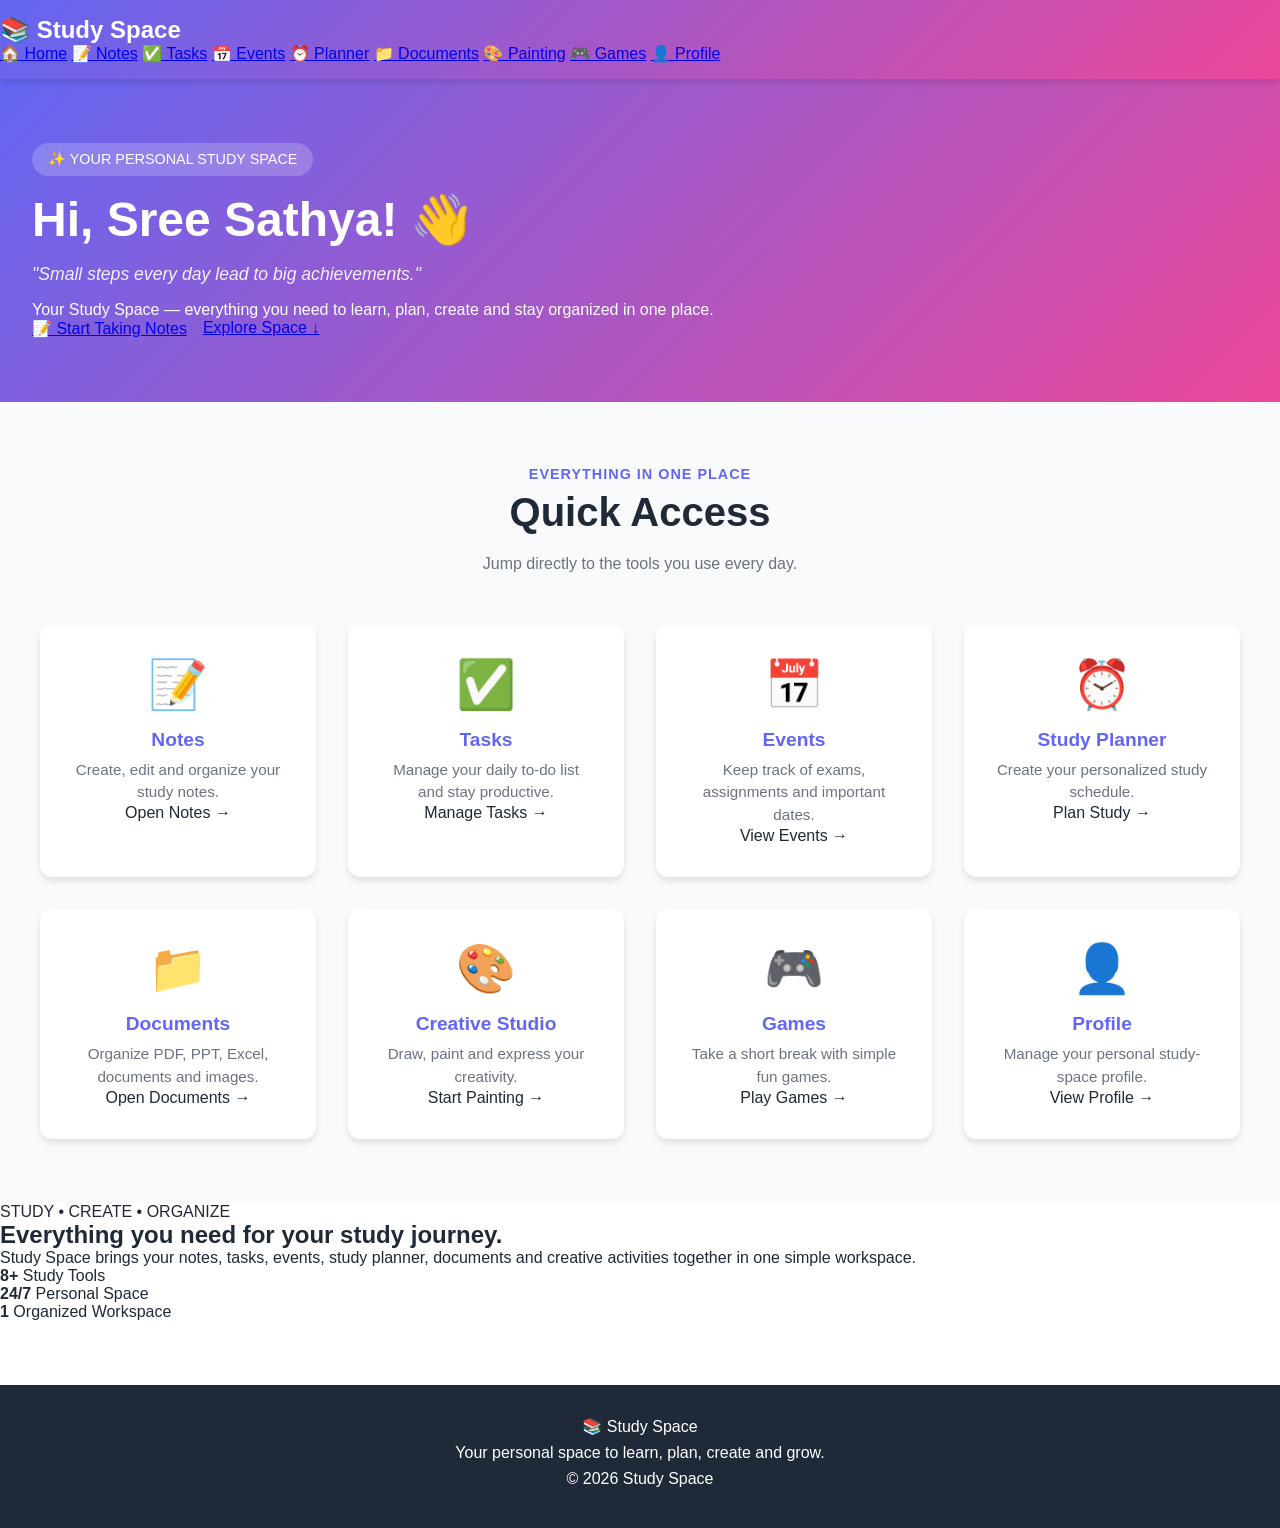
==== commit 9565b4f0: "Update index.html" ====
--- a/index.html
+++ b/index.html
@@ -4,7 +4,7 @@
     <meta charset="UTF-8">
     <meta name="viewport" content="width=device-width, initial-scale=1.0">
 
-    <title>Student Study Space</title>
+    <title>Study Space</title>
 
     <link rel="stylesheet" href="styles.css">
 </head>
@@ -13,119 +13,84 @@
 
 <!-- NAVBAR -->
 <header class="navbar">
-    <div class="nav-container">
-        <a href="index.html" class="logo">
-            📚 <span>Study</span> Space
-        </a>
-
-        <nav class="nav-menu">
-            <a class="active" href="index.html">🏠 Home</a>
-            <a href="pages/notes.html">📝 Notes</a>
-            <a href="pages/tasks.html">✅ Tasks</a>
-            <a href="pages/events.html">🗓️ Events</a>
-            <a href="pages/planner.html">⏰ Planner</a>
-            <a href="pages/documents.html">📁 Documents</a>
-            <a href="pages/painting.html">🎨 Painting</a>
-            <a href="pages/games.html">🎮 Games</a>
-            <a href="pages/profile.html">👤 Profile</a>
-        </nav>
-    </div>
+
+    <a href="index.html" class="logo">
+        <span class="logo-icon">📚</span>
+        <span>Study <b>Space</b></span>
+    </a>
+
+    <nav class="nav-links">
+
+        <a href="index.html" class="active">🏠 Home</a>
+
+        <a href="pages/notes.html">📝 Notes</a>
+
+        <a href="pages/tasks.html">✅ Tasks</a>
+
+        <a href="pages/events.html">📅 Events</a>
+
+        <a href="pages/planner.html">⏰ Planner</a>
+
+        <a href="pages/documents.html">📁 Documents</a>
+
+        <a href="pages/painting.html">🎨 Painting</a>
+
+        <a href="pages/games.html">🎮 Games</a>
+
+        <a href="pages/profile.html">👤 Profile</a>
+
+    </nav>
+
 </header>
 
 
-<!-- HERO -->
+<!-- HERO SECTION -->
 <section class="hero">
-    <div class="hero-wrapper">
-        <div class="hero-content">
-
-            <div class="welcome-badge">
-                ✨ YOUR PERSONAL STUDY SPACE
-            </div>
-
-            <h1>
-                Hi,
-                <span id="userName">Sree Sathya</span>!
-                👋
-            </h1>
-
-            <p class="quote">
-                "Small steps every day lead to big achievements."
-            </p>
-
-            <p class="description">
-                Your Study Space — everything you need to
-                learn, plan, create and stay organized
-                in one place.
-            </p>
-
-            <div class="hero-buttons">
-
-                <a href="pages/notes.html" class="btn primary">
-                    📝 Start Taking Notes
-                </a>
-
-                <a href="#quickAccess" class="btn secondary">
-                    Explore Space ↓
-                </a>
-
-            </div>
-
-        </div>
-
-
-        <!-- CSS NOTEBOOK -->
-        <div class="notebook-area">
-
-            <div class="floating-card card-one">
-                📝
-            </div>
-
-            <div class="floating-card card-two">
-                ✨
-            </div>
-
-            <div class="notebook">
-
-                <div class="notebook-top">
-                    STUDY
-                </div>
-
-                <div class="notebook-title">
-                    MY<br>
-                    NOTES
-                </div>
-
-                <div class="notebook-lines">
-                    <span></span>
-                    <span></span>
-                    <span></span>
-                    <span class="short"></span>
-                </div>
-
-                <div class="check">
-                    ✓
-                </div>
-
-            </div>
-
-        </div>
+
+    <div class="hero-content">
+
+        <div class="welcome-badge">
+            ✨ YOUR PERSONAL STUDY SPACE
+        </div>
+
+        <h1>
+            Hi, Sree Sathya! 👋
+        </h1>
+
+        <p class="quote">
+            "Small steps every day lead to big achievements."
+        </p>
+
+        <p class="hero-description">
+            Your Study Space — everything you need to learn,
+            plan, create and stay organized in one place.
+        </p>
+
+        <div class="hero-buttons">
+
+            <a href="pages/notes.html" class="primary-btn">
+                📝 Start Taking Notes
+            </a>
+
+            <a href="#quick-access" class="secondary-btn">
+                Explore Space ↓
+            </a>
+
+        </div>
+
     </div>
 
 </section>
 
 
 <!-- QUICK ACCESS -->
-<section id="quickAccess" class="quick-section">
+<section class="quick-section" id="quick-access">
 
     <div class="section-heading">
 
-        <span>
-            EVERYTHING IN ONE PLACE
-        </span>
-
-        <h2>
-            Quick Access
-        </h2>
+        <span>EVERYTHING IN ONE PLACE</span>
+
+        <h2>Quick Access</h2>
 
         <p>
             Jump directly to the tools you use every day.
@@ -136,75 +101,163 @@
 
     <div class="feature-grid">
 
+        <!-- NOTES -->
         <a href="pages/notes.html" class="feature-card">
-            <div class="feature-icon">📝</div>
+
+            <div class="feature-icon notes-icon">
+                📝
+            </div>
+
             <h3>Notes</h3>
-            <p>
-                Create, edit and delete your study notes.
-            </p>
-        </a>
-
-
+
+            <p>
+                Create, edit and organize your study notes.
+            </p>
+
+            <span class="card-link">
+                Open Notes →
+            </span>
+
+        </a>
+
+
+        <!-- TASKS -->
         <a href="pages/tasks.html" class="feature-card">
-            <div class="feature-icon">✅</div>
+
+            <div class="feature-icon tasks-icon">
+                ✅
+            </div>
+
             <h3>Tasks</h3>
-            <p>
-                Manage your daily to-do list.
-            </p>
-        </a>
-
-
+
+            <p>
+                Manage your daily to-do list and stay productive.
+            </p>
+
+            <span class="card-link">
+                Manage Tasks →
+            </span>
+
+        </a>
+
+
+        <!-- EVENTS -->
         <a href="pages/events.html" class="feature-card">
-            <div class="feature-icon">🗓️</div>
+
+            <div class="feature-icon events-icon">
+                📅
+            </div>
+
             <h3>Events</h3>
-            <p>
-                Keep track of exams and important dates.
-            </p>
-        </a>
-
-
+
+            <p>
+                Keep track of exams, assignments and important dates.
+            </p>
+
+            <span class="card-link">
+                View Events →
+            </span>
+
+        </a>
+
+
+        <!-- PLANNER -->
         <a href="pages/planner.html" class="feature-card">
-            <div class="feature-icon">⏰</div>
+
+            <div class="feature-icon planner-icon">
+                ⏰
+            </div>
+
             <h3>Study Planner</h3>
+
             <p>
                 Create your personalized study schedule.
             </p>
-        </a>
-
-
+
+            <span class="card-link">
+                Plan Study →
+            </span>
+
+        </a>
+
+
+        <!-- DOCUMENTS -->
         <a href="pages/documents.html" class="feature-card">
-            <div class="feature-icon">📁</div>
+
+            <div class="feature-icon document-icon">
+                📁
+            </div>
+
             <h3>Documents</h3>
-            <p>
-                Organize PDF, PPT, Excel and images.
-            </p>
-        </a>
-
-
+
+            <p>
+                Organize PDF, PPT, Excel, documents and images.
+            </p>
+
+            <span class="card-link">
+                Open Documents →
+            </span>
+
+        </a>
+
+
+        <!-- PAINTING -->
         <a href="pages/painting.html" class="feature-card">
-            <div class="feature-icon">🎨</div>
+
+            <div class="feature-icon painting-icon">
+                🎨
+            </div>
+
             <h3>Creative Studio</h3>
-            <p>
-                Draw and paint using different brushes.
-            </p>
-        </a>
-
-
+
+            <p>
+                Draw, paint and express your creativity.
+            </p>
+
+            <span class="card-link">
+                Start Painting →
+            </span>
+
+        </a>
+
+
+        <!-- GAMES -->
         <a href="pages/games.html" class="feature-card">
-            <div class="feature-icon">🎮</div>
+
+            <div class="feature-icon games-icon">
+                🎮
+            </div>
+
             <h3>Games</h3>
-            <p>
-                Relax with simple mini games.
-            </p>
-        </a>
-
-
+
+            <p>
+                Take a short break with simple fun games.
+            </p>
+
+            <span class="card-link">
+                Play Games →
+            </span>
+
+        </a>
+
+
+        <!-- PROFILE -->
         <a href="pages/profile.html" class="feature-card">
-            <div class="feature-icon">👤</div>
+
+            <div class="feature-icon profile-icon">
+                👤
+            </div>
+
             <h3>Profile</h3>
-            <p>
-                Customize your Study Space profile.
-            </p>
+
+            <p>
+                Manage your personal study-space profile.
+            </p>
+
+            <span class="card-link">
+                View Profile →
+            </span>
+
         </a>
 
     </div>
@@ -212,14 +265,63 @@
 </section>
 
 
+<!-- WHY STUDY SPACE -->
+<section class="about-section">
+
+    <div class="about-content">
+
+        <span class="small-title">
+            STUDY • CREATE • ORGANIZE
+        </span>
+
+        <h2>
+            Everything you need for your study journey.
+        </h2>
+
+        <p>
+            Study Space brings your notes, tasks, events,
+            study planner, documents and creative activities
+            together in one simple workspace.
+        </p>
+
+    </div>
+
+
+    <div class="about-stats">
+
+        <div>
+            <strong>8+</strong>
+            <span>Study Tools</span>
+        </div>
+
+        <div>
+            <strong>24/7</strong>
+            <span>Personal Space</span>
+        </div>
+
+        <div>
+            <strong>1</strong>
+            <span>Organized Workspace</span>
+        </div>
+
+    </div>
+
+</section>
+
+
+<!-- FOOTER -->
 <footer>
 
+    <div class="footer-logo">
+        📚 Study Space
+    </div>
+
     <p>
-        © 2026 Student Study Space
+        Your personal space to learn, plan, create and grow.
     </p>
 
-    <p>
-        Learn • Plan • Create • Achieve
+    <p class="copyright">
+        © 2026 Study Space
     </p>
 
 </footer>
@@ -228,4 +330,4 @@
 <script src="script.js"></script>
 
 </body>
-</html>+</html>
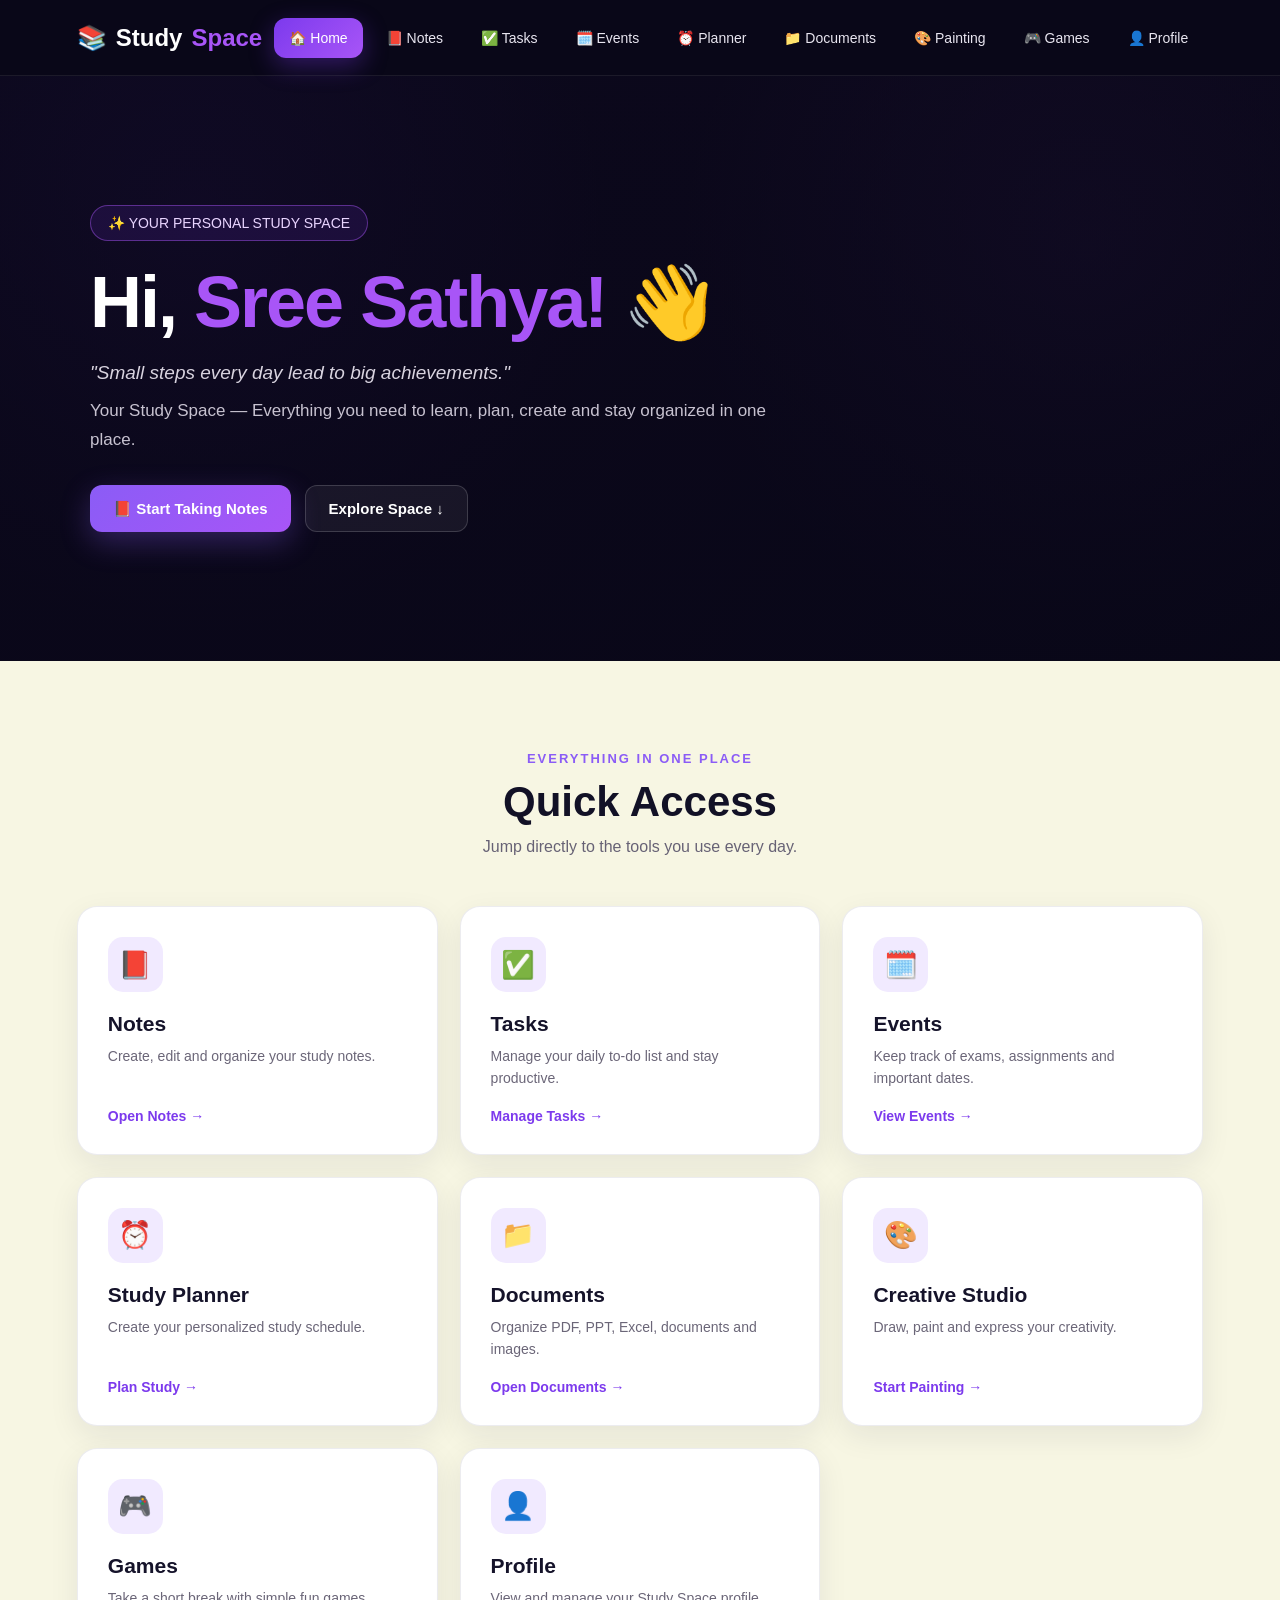
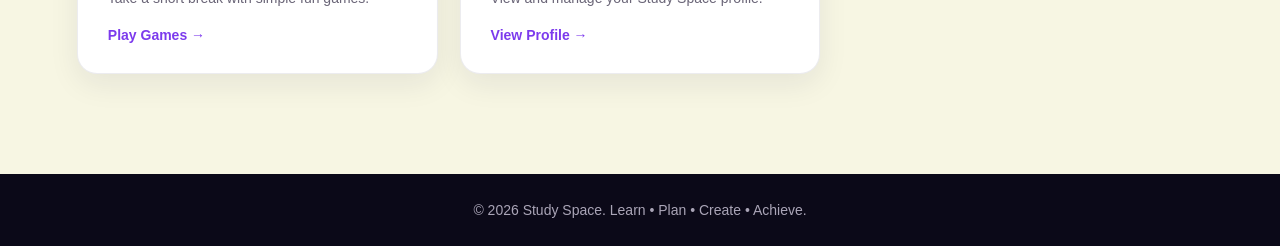
==== commit a806abbb: "Update index.html" ====
--- a/index.html
+++ b/index.html
@@ -6,328 +6,836 @@
 
     <title>Study Space</title>
 
-    <link rel="stylesheet" href="styles.css">
+    <style>
+        * {
+            margin: 0;
+            padding: 0;
+            box-sizing: border-box;
+        }
+
+        html {
+            scroll-behavior: smooth;
+        }
+
+        body {
+            font-family: Arial, Helvetica, sans-serif;
+            background: #0b0918;
+            color: white;
+            min-height: 100vh;
+        }
+
+        /* =========================
+           NAVBAR
+        ========================= */
+
+        .navbar {
+            width: 100%;
+            height: 76px;
+            background: rgba(10, 8, 24, 0.96);
+            display: flex;
+            align-items: center;
+            justify-content: space-between;
+            padding: 0 6%;
+            position: sticky;
+            top: 0;
+            z-index: 1000;
+            border-bottom: 1px solid rgba(255,255,255,0.08);
+        }
+
+        .logo {
+            display: flex;
+            align-items: center;
+            gap: 9px;
+            font-size: 24px;
+            font-weight: 800;
+            color: white;
+            text-decoration: none;
+            white-space: nowrap;
+        }
+
+        .logo-icon {
+            font-size: 24px;
+        }
+
+        .logo span {
+            color: #a855f7;
+        }
+
+        .nav-links {
+            display: flex;
+            align-items: center;
+            gap: 8px;
+            list-style: none;
+        }
+
+        .nav-links a {
+            text-decoration: none;
+            color: #e8e5f0;
+            font-size: 14px;
+            font-weight: 500;
+            padding: 12px 15px;
+            border-radius: 12px;
+            transition: 0.3s ease;
+        }
+
+        .nav-links a:hover {
+            background: rgba(168, 85, 247, 0.18);
+            color: white;
+        }
+
+        .nav-links a.active {
+            background: linear-gradient(
+                135deg,
+                #7c3aed,
+                #a855f7
+            );
+            color: white;
+            box-shadow: 0 8px 25px rgba(124,58,237,0.35);
+        }
+
+
+        /* =========================
+           HERO
+        ========================= */
+
+        .hero {
+            min-height: 585px;
+            display: flex;
+            align-items: center;
+            justify-content: center;
+            position: relative;
+            overflow: hidden;
+
+            background:
+                radial-gradient(
+                    circle at 15% 25%,
+                    rgba(124, 58, 237, 0.20),
+                    transparent 35%
+                ),
+                radial-gradient(
+                    circle at 85% 30%,
+                    rgba(168, 85, 247, 0.16),
+                    transparent 35%
+                ),
+                linear-gradient(
+                    135deg,
+                    #100b25,
+                    #120b24 45%,
+                    #080817
+                );
+        }
+
+        .hero::before {
+            content: "";
+            position: absolute;
+            inset: 0;
+
+            background:
+                linear-gradient(
+                    rgba(9, 7, 24, 0.75),
+                    rgba(9, 7, 24, 0.88)
+                );
+
+            pointer-events: none;
+        }
+
+        .hero-content {
+            width: min(1100px, 90%);
+            position: relative;
+            z-index: 2;
+            text-align: left;
+            padding: 60px 0;
+        }
+
+        .welcome-badge {
+            display: inline-flex;
+            align-items: center;
+            gap: 7px;
+            padding: 9px 17px;
+            border-radius: 30px;
+            border: 1px solid rgba(168,85,247,0.45);
+            background: rgba(124,58,237,0.13);
+            color: #e9d5ff;
+            font-size: 14px;
+            margin-bottom: 24px;
+        }
+
+        .hero h1 {
+            font-size: clamp(42px, 6vw, 72px);
+            line-height: 1.05;
+            font-weight: 800;
+            letter-spacing: -2px;
+            margin-bottom: 22px;
+        }
+
+        .hero h1 .name {
+            color: #a855f7;
+        }
+
+        .hero-quote {
+            font-size: 19px;
+            font-style: italic;
+            color: #d8d3df;
+            margin-bottom: 13px;
+        }
+
+        .hero-description {
+            max-width: 720px;
+            font-size: 17px;
+            line-height: 1.7;
+            color: #c7c2d0;
+            margin-bottom: 30px;
+        }
+
+        /* =========================
+           BUTTONS
+        ========================= */
+
+        .hero-buttons {
+            display: flex;
+            gap: 14px;
+            flex-wrap: wrap;
+        }
+
+        .btn {
+            display: inline-flex;
+            align-items: center;
+            justify-content: center;
+            gap: 8px;
+            text-decoration: none;
+            padding: 14px 23px;
+            border-radius: 12px;
+            font-size: 15px;
+            font-weight: 700;
+            transition: 0.3s ease;
+        }
+
+        .btn-primary {
+            background: linear-gradient(
+                135deg,
+                #8b5cf6,
+                #a855f7
+            );
+            color: white;
+            box-shadow: 0 10px 30px rgba(139,92,246,0.3);
+        }
+
+        .btn-primary:hover {
+            transform: translateY(-3px);
+            box-shadow: 0 15px 35px rgba(139,92,246,0.45);
+        }
+
+        .btn-secondary {
+            background: rgba(255,255,255,0.06);
+            color: white;
+            border: 1px solid rgba(255,255,255,0.16);
+        }
+
+        .btn-secondary:hover {
+            background: rgba(255,255,255,0.11);
+            transform: translateY(-3px);
+        }
+
+
+        /* =========================
+           QUICK ACCESS
+        ========================= */
+
+        .quick-section {
+            background: #f7f6e3;
+            color: #121126;
+            padding: 90px 6% 100px;
+        }
+
+        .section-heading {
+            text-align: center;
+            max-width: 700px;
+            margin: 0 auto 50px;
+        }
+
+        .section-label {
+            color: #8b5cf6;
+            font-size: 13px;
+            font-weight: 800;
+            letter-spacing: 2px;
+            margin-bottom: 12px;
+            text-transform: uppercase;
+        }
+
+        .section-heading h2 {
+            font-size: 42px;
+            margin-bottom: 12px;
+            font-weight: 800;
+        }
+
+        .section-heading p {
+            color: #676275;
+            font-size: 16px;
+        }
+
+        /* =========================
+           CARDS
+        ========================= */
+
+        .quick-grid {
+            max-width: 1200px;
+            margin: auto;
+
+            display: grid;
+            grid-template-columns: repeat(3, 1fr);
+            gap: 22px;
+        }
+
+        .quick-card {
+            background: white;
+            border-radius: 20px;
+            padding: 30px;
+            text-decoration: none;
+            color: #15132a;
+
+            border: 1px solid rgba(20,15,50,0.08);
+
+            box-shadow:
+                0 10px 30px rgba(25,20,60,0.08);
+
+            transition: 0.3s ease;
+
+            min-height: 220px;
+
+            display: flex;
+            flex-direction: column;
+        }
+
+        .quick-card:hover {
+            transform: translateY(-7px);
+
+            box-shadow:
+                0 20px 45px rgba(25,20,60,0.15);
+        }
+
+        .card-icon {
+            width: 55px;
+            height: 55px;
+            display: flex;
+            align-items: center;
+            justify-content: center;
+
+            border-radius: 15px;
+
+            background: #f1eaff;
+
+            font-size: 27px;
+
+            margin-bottom: 20px;
+        }
+
+        .quick-card h3 {
+            font-size: 21px;
+            margin-bottom: 9px;
+        }
+
+        .quick-card p {
+            color: #6b6678;
+            line-height: 1.6;
+            font-size: 14px;
+            margin-bottom: 18px;
+        }
+
+        .card-link {
+            margin-top: auto;
+            color: #7c3aed;
+            font-weight: 700;
+            font-size: 14px;
+        }
+
+
+        /* =========================
+           FOOTER
+        ========================= */
+
+        footer {
+            background: #0b0918;
+            color: #aaa5b7;
+            text-align: center;
+            padding: 28px 20px;
+            font-size: 14px;
+        }
+
+
+        /* =========================
+           RESPONSIVE
+        ========================= */
+
+        @media (max-width: 1000px) {
+
+            .navbar {
+                padding: 0 3%;
+            }
+
+            .nav-links {
+                gap: 2px;
+            }
+
+            .nav-links a {
+                padding: 10px 8px;
+                font-size: 13px;
+            }
+
+            .quick-grid {
+                grid-template-columns: repeat(2, 1fr);
+            }
+        }
+
+
+        @media (max-width: 750px) {
+
+            .navbar {
+                height: auto;
+                min-height: 70px;
+                flex-direction: column;
+                gap: 15px;
+                padding: 18px 4%;
+            }
+
+            .nav-links {
+                width: 100%;
+                justify-content: center;
+                flex-wrap: wrap;
+            }
+
+            .nav-links a {
+                padding: 8px 9px;
+                font-size: 12px;
+            }
+
+            .hero {
+                min-height: 560px;
+            }
+
+            .hero-content {
+                text-align: center;
+            }
+
+            .hero-buttons {
+                justify-content: center;
+            }
+
+            .quick-grid {
+                grid-template-columns: 1fr;
+            }
+
+            .section-heading h2 {
+                font-size: 34px;
+            }
+        }
+
+
+        @media (max-width: 450px) {
+
+            .hero h1 {
+                font-size: 40px;
+            }
+
+            .hero-description {
+                font-size: 15px;
+            }
+
+            .btn {
+                width: 100%;
+            }
+
+            .quick-section {
+                padding-left: 20px;
+                padding-right: 20px;
+            }
+        }
+    </style>
 </head>
 
+
 <body>
 
-<!-- NAVBAR -->
-<header class="navbar">
-
-    <a href="index.html" class="logo">
-        <span class="logo-icon">📚</span>
-        <span>Study <b>Space</b></span>
-    </a>
-
-    <nav class="nav-links">
-
-        <a href="index.html" class="active">🏠 Home</a>
-
-        <a href="pages/notes.html">📝 Notes</a>
-
-        <a href="pages/tasks.html">✅ Tasks</a>
-
-        <a href="pages/events.html">📅 Events</a>
-
-        <a href="pages/planner.html">⏰ Planner</a>
-
-        <a href="pages/documents.html">📁 Documents</a>
-
-        <a href="pages/painting.html">🎨 Painting</a>
-
-        <a href="pages/games.html">🎮 Games</a>
-
-        <a href="pages/profile.html">👤 Profile</a>
-
-    </nav>
-
-</header>
-
-
-<!-- HERO SECTION -->
-<section class="hero">
-
-    <div class="hero-content">
-
-        <div class="welcome-badge">
-            ✨ YOUR PERSONAL STUDY SPACE
-        </div>
-
-        <h1>
-            Hi, Sree Sathya! 👋
-        </h1>
-
-        <p class="quote">
-            "Small steps every day lead to big achievements."
+    <!-- =========================
+         NAVIGATION
+    ========================= -->
+
+    <header class="navbar">
+
+        <a href="index.html" class="logo">
+            <span class="logo-icon">📚</span>
+            Study <span>Space</span>
+        </a>
+
+        <nav>
+            <ul class="nav-links">
+
+                <li>
+                    <a href="index.html" class="active">
+                        🏠 Home
+                    </a>
+                </li>
+
+                <li>
+                    <a href="pages/notes.html">
+                        📕 Notes
+                    </a>
+                </li>
+
+                <li>
+                    <a href="pages/tasks.html">
+                        ✅ Tasks
+                    </a>
+                </li>
+
+                <li>
+                    <a href="pages/events.html">
+                        🗓️ Events
+                    </a>
+                </li>
+
+                <li>
+                    <a href="pages/planner.html">
+                        ⏰ Planner
+                    </a>
+                </li>
+
+                <li>
+                    <a href="pages/documents.html">
+                        📁 Documents
+                    </a>
+                </li>
+
+                <li>
+                    <a href="pages/painting.html">
+                        🎨 Painting
+                    </a>
+                </li>
+
+                <li>
+                    <a href="pages/games.html">
+                        🎮 Games
+                    </a>
+                </li>
+
+                <li>
+                    <a href="pages/profile.html">
+                        👤 Profile
+                    </a>
+                </li>
+
+            </ul>
+        </nav>
+
+    </header>
+
+
+    <!-- =========================
+         HERO SECTION
+         NO TODAY'S FOCUS BOX
+    ========================= -->
+
+    <main>
+
+        <section class="hero">
+
+            <div class="hero-content">
+
+                <div class="welcome-badge">
+                    ✨ YOUR PERSONAL STUDY SPACE
+                </div>
+
+                <h1>
+                    Hi,
+                    <span class="name">Sree Sathya!</span>
+                    👋
+                </h1>
+
+                <p class="hero-quote">
+                    "Small steps every day lead to big achievements."
+                </p>
+
+                <p class="hero-description">
+                    Your Study Space — Everything you need to
+                    learn, plan, create and stay organized in one place.
+                </p>
+
+                <div class="hero-buttons">
+
+                    <a
+                        href="pages/notes.html"
+                        class="btn btn-primary"
+                    >
+                        📕 Start Taking Notes
+                    </a>
+
+                    <a
+                        href="#quick-access"
+                        class="btn btn-secondary"
+                    >
+                        Explore Space ↓
+                    </a>
+
+                </div>
+
+            </div>
+
+        </section>
+
+
+        <!-- =========================
+             QUICK ACCESS
+        ========================= -->
+
+        <section
+            class="quick-section"
+            id="quick-access"
+        >
+
+            <div class="section-heading">
+
+                <div class="section-label">
+                    EVERYTHING IN ONE PLACE
+                </div>
+
+                <h2>
+                    Quick Access
+                </h2>
+
+                <p>
+                    Jump directly to the tools you use every day.
+                </p>
+
+            </div>
+
+
+            <div class="quick-grid">
+
+                <!-- NOTES -->
+
+                <a
+                    href="pages/notes.html"
+                    class="quick-card"
+                >
+
+                    <div class="card-icon">
+                        📕
+                    </div>
+
+                    <h3>
+                        Notes
+                    </h3>
+
+                    <p>
+                        Create, edit and organize your study notes.
+                    </p>
+
+                    <span class="card-link">
+                        Open Notes →
+                    </span>
+
+                </a>
+
+
+                <!-- TASKS -->
+
+                <a
+                    href="pages/tasks.html"
+                    class="quick-card"
+                >
+
+                    <div class="card-icon">
+                        ✅
+                    </div>
+
+                    <h3>
+                        Tasks
+                    </h3>
+
+                    <p>
+                        Manage your daily to-do list and stay productive.
+                    </p>
+
+                    <span class="card-link">
+                        Manage Tasks →
+                    </span>
+
+                </a>
+
+
+                <!-- EVENTS -->
+
+                <a
+                    href="pages/events.html"
+                    class="quick-card"
+                >
+
+                    <div class="card-icon">
+                        🗓️
+                    </div>
+
+                    <h3>
+                        Events
+                    </h3>
+
+                    <p>
+                        Keep track of exams, assignments and important dates.
+                    </p>
+
+                    <span class="card-link">
+                        View Events →
+                    </span>
+
+                </a>
+
+
+                <!-- PLANNER -->
+
+                <a
+                    href="pages/planner.html"
+                    class="quick-card"
+                >
+
+                    <div class="card-icon">
+                        ⏰
+                    </div>
+
+                    <h3>
+                        Study Planner
+                    </h3>
+
+                    <p>
+                        Create your personalized study schedule.
+                    </p>
+
+                    <span class="card-link">
+                        Plan Study →
+                    </span>
+
+                </a>
+
+
+                <!-- DOCUMENTS -->
+
+                <a
+                    href="pages/documents.html"
+                    class="quick-card"
+                >
+
+                    <div class="card-icon">
+                        📁
+                    </div>
+
+                    <h3>
+                        Documents
+                    </h3>
+
+                    <p>
+                        Organize PDF, PPT, Excel, documents and images.
+                    </p>
+
+                    <span class="card-link">
+                        Open Documents →
+                    </span>
+
+                </a>
+
+
+                <!-- PAINTING -->
+
+                <a
+                    href="pages/painting.html"
+                    class="quick-card"
+                >
+
+                    <div class="card-icon">
+                        🎨
+                    </div>
+
+                    <h3>
+                        Creative Studio
+                    </h3>
+
+                    <p>
+                        Draw, paint and express your creativity.
+                    </p>
+
+                    <span class="card-link">
+                        Start Painting →
+                    </span>
+
+                </a>
+
+
+                <!-- GAMES -->
+
+                <a
+                    href="pages/games.html"
+                    class="quick-card"
+                >
+
+                    <div class="card-icon">
+                        🎮
+                    </div>
+
+                    <h3>
+                        Games
+                    </h3>
+
+                    <p>
+                        Take a short break with simple fun games.
+                    </p>
+
+                    <span class="card-link">
+                        Play Games →
+                    </span>
+
+                </a>
+
+
+                <!-- PROFILE -->
+
+                <a
+                    href="pages/profile.html"
+                    class="quick-card"
+                >
+
+                    <div class="card-icon">
+                        👤
+                    </div>
+
+                    <h3>
+                        Profile
+                    </h3>
+
+                    <p>
+                        View and manage your Study Space profile.
+                    </p>
+
+                    <span class="card-link">
+                        View Profile →
+                    </span>
+
+                </a>
+
+            </div>
+
+        </section>
+
+    </main>
+
+
+    <!-- =========================
+         FOOTER
+    ========================= -->
+
+    <footer>
+
+        <p>
+            © 2026 Study Space. Learn • Plan • Create • Achieve.
         </p>
 
-        <p class="hero-description">
-            Your Study Space — everything you need to learn,
-            plan, create and stay organized in one place.
-        </p>
-
-        <div class="hero-buttons">
-
-            <a href="pages/notes.html" class="primary-btn">
-                📝 Start Taking Notes
-            </a>
-
-            <a href="#quick-access" class="secondary-btn">
-                Explore Space ↓
-            </a>
-
-        </div>
-
-    </div>
-
-</section>
-
-
-<!-- QUICK ACCESS -->
-<section class="quick-section" id="quick-access">
-
-    <div class="section-heading">
-
-        <span>EVERYTHING IN ONE PLACE</span>
-
-        <h2>Quick Access</h2>
-
-        <p>
-            Jump directly to the tools you use every day.
-        </p>
-
-    </div>
-
-
-    <div class="feature-grid">
-
-        <!-- NOTES -->
-        <a href="pages/notes.html" class="feature-card">
-
-            <div class="feature-icon notes-icon">
-                📝
-            </div>
-
-            <h3>Notes</h3>
-
-            <p>
-                Create, edit and organize your study notes.
-            </p>
-
-            <span class="card-link">
-                Open Notes →
-            </span>
-
-        </a>
-
-
-        <!-- TASKS -->
-        <a href="pages/tasks.html" class="feature-card">
-
-            <div class="feature-icon tasks-icon">
-                ✅
-            </div>
-
-            <h3>Tasks</h3>
-
-            <p>
-                Manage your daily to-do list and stay productive.
-            </p>
-
-            <span class="card-link">
-                Manage Tasks →
-            </span>
-
-        </a>
-
-
-        <!-- EVENTS -->
-        <a href="pages/events.html" class="feature-card">
-
-            <div class="feature-icon events-icon">
-                📅
-            </div>
-
-            <h3>Events</h3>
-
-            <p>
-                Keep track of exams, assignments and important dates.
-            </p>
-
-            <span class="card-link">
-                View Events →
-            </span>
-
-        </a>
-
-
-        <!-- PLANNER -->
-        <a href="pages/planner.html" class="feature-card">
-
-            <div class="feature-icon planner-icon">
-                ⏰
-            </div>
-
-            <h3>Study Planner</h3>
-
-            <p>
-                Create your personalized study schedule.
-            </p>
-
-            <span class="card-link">
-                Plan Study →
-            </span>
-
-        </a>
-
-
-        <!-- DOCUMENTS -->
-        <a href="pages/documents.html" class="feature-card">
-
-            <div class="feature-icon document-icon">
-                📁
-            </div>
-
-            <h3>Documents</h3>
-
-            <p>
-                Organize PDF, PPT, Excel, documents and images.
-            </p>
-
-            <span class="card-link">
-                Open Documents →
-            </span>
-
-        </a>
-
-
-        <!-- PAINTING -->
-        <a href="pages/painting.html" class="feature-card">
-
-            <div class="feature-icon painting-icon">
-                🎨
-            </div>
-
-            <h3>Creative Studio</h3>
-
-            <p>
-                Draw, paint and express your creativity.
-            </p>
-
-            <span class="card-link">
-                Start Painting →
-            </span>
-
-        </a>
-
-
-        <!-- GAMES -->
-        <a href="pages/games.html" class="feature-card">
-
-            <div class="feature-icon games-icon">
-                🎮
-            </div>
-
-            <h3>Games</h3>
-
-            <p>
-                Take a short break with simple fun games.
-            </p>
-
-            <span class="card-link">
-                Play Games →
-            </span>
-
-        </a>
-
-
-        <!-- PROFILE -->
-        <a href="pages/profile.html" class="feature-card">
-
-            <div class="feature-icon profile-icon">
-                👤
-            </div>
-
-            <h3>Profile</h3>
-
-            <p>
-                Manage your personal study-space profile.
-            </p>
-
-            <span class="card-link">
-                View Profile →
-            </span>
-
-        </a>
-
-    </div>
-
-</section>
-
-
-<!-- WHY STUDY SPACE -->
-<section class="about-section">
-
-    <div class="about-content">
-
-        <span class="small-title">
-            STUDY • CREATE • ORGANIZE
-        </span>
-
-        <h2>
-            Everything you need for your study journey.
-        </h2>
-
-        <p>
-            Study Space brings your notes, tasks, events,
-            study planner, documents and creative activities
-            together in one simple workspace.
-        </p>
-
-    </div>
-
-
-    <div class="about-stats">
-
-        <div>
-            <strong>8+</strong>
-            <span>Study Tools</span>
-        </div>
-
-        <div>
-            <strong>24/7</strong>
-            <span>Personal Space</span>
-        </div>
-
-        <div>
-            <strong>1</strong>
-            <span>Organized Workspace</span>
-        </div>
-
-    </div>
-
-</section>
-
-
-<!-- FOOTER -->
-<footer>
-
-    <div class="footer-logo">
-        📚 Study Space
-    </div>
-
-    <p>
-        Your personal space to learn, plan, create and grow.
-    </p>
-
-    <p class="copyright">
-        © 2026 Study Space
-    </p>
-
-</footer>
-
-
-<script src="script.js"></script>
+    </footer>
+
 
 </body>
 </html>
